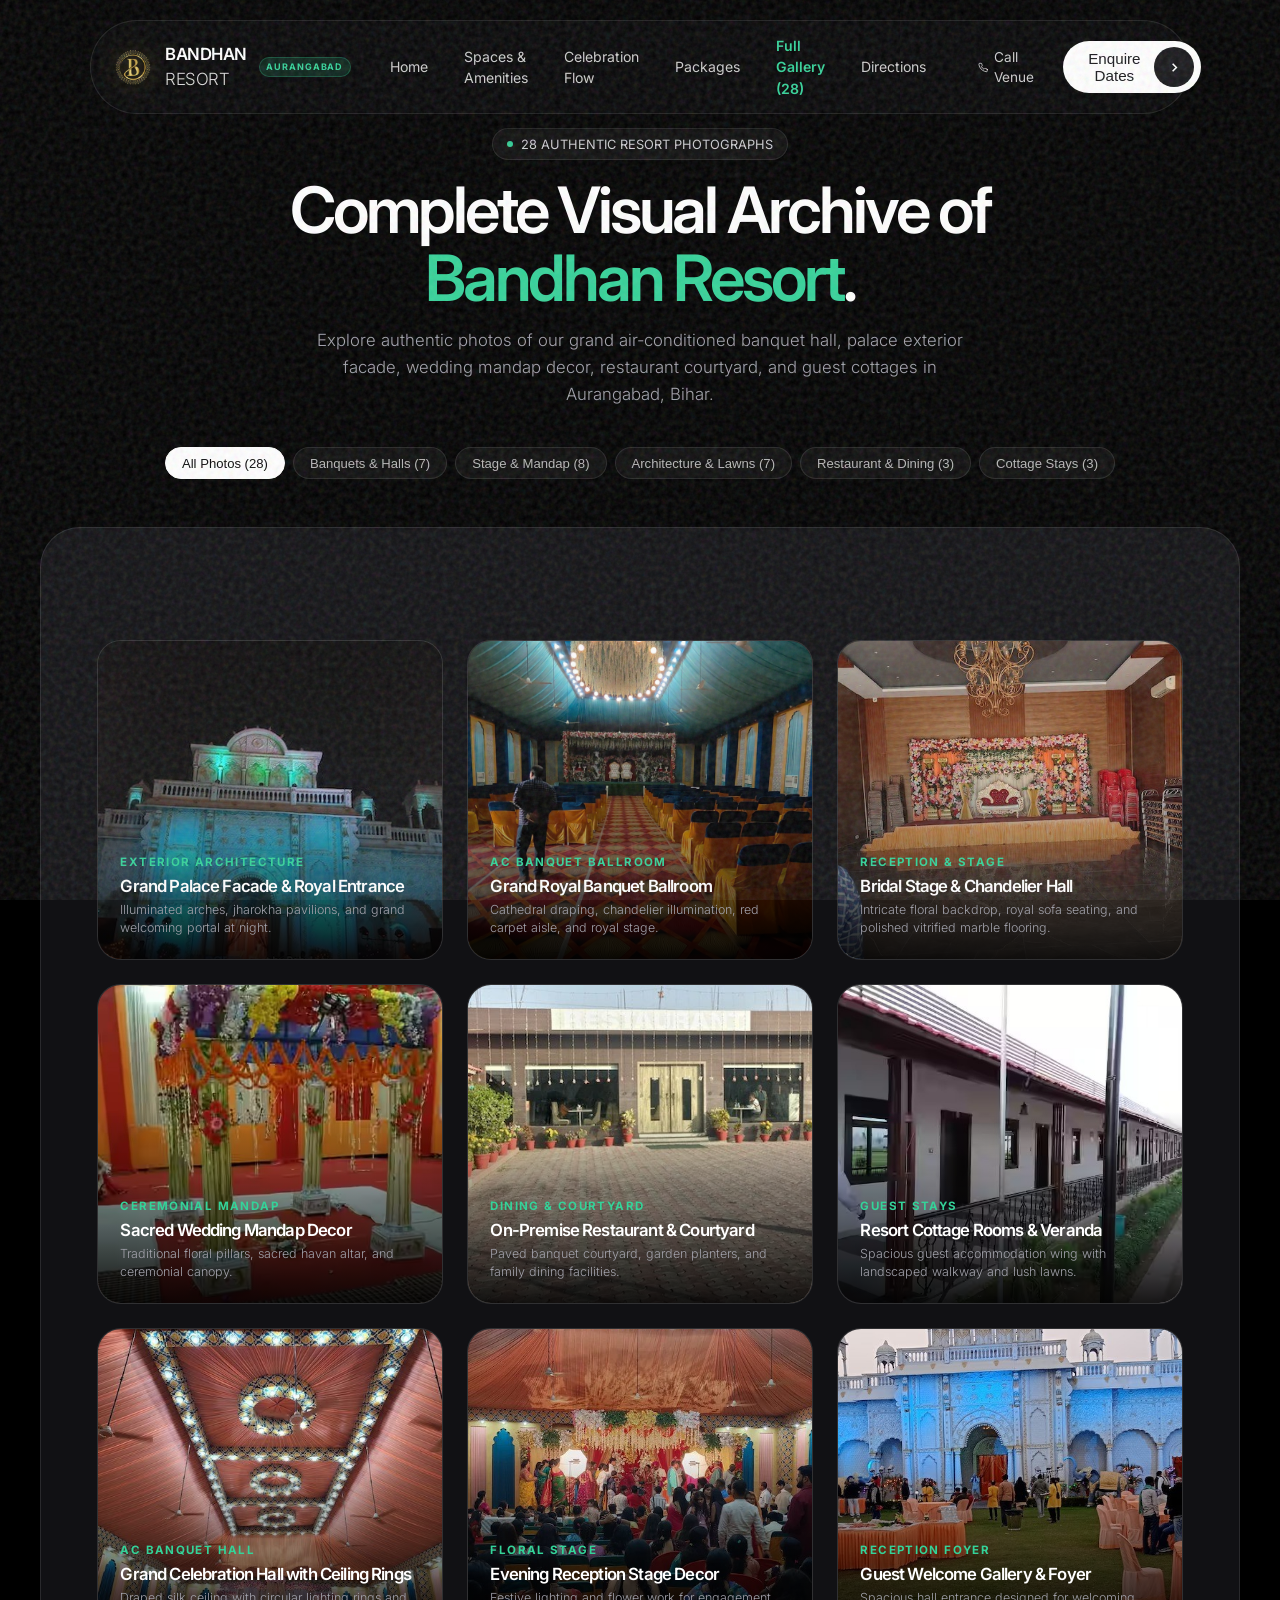
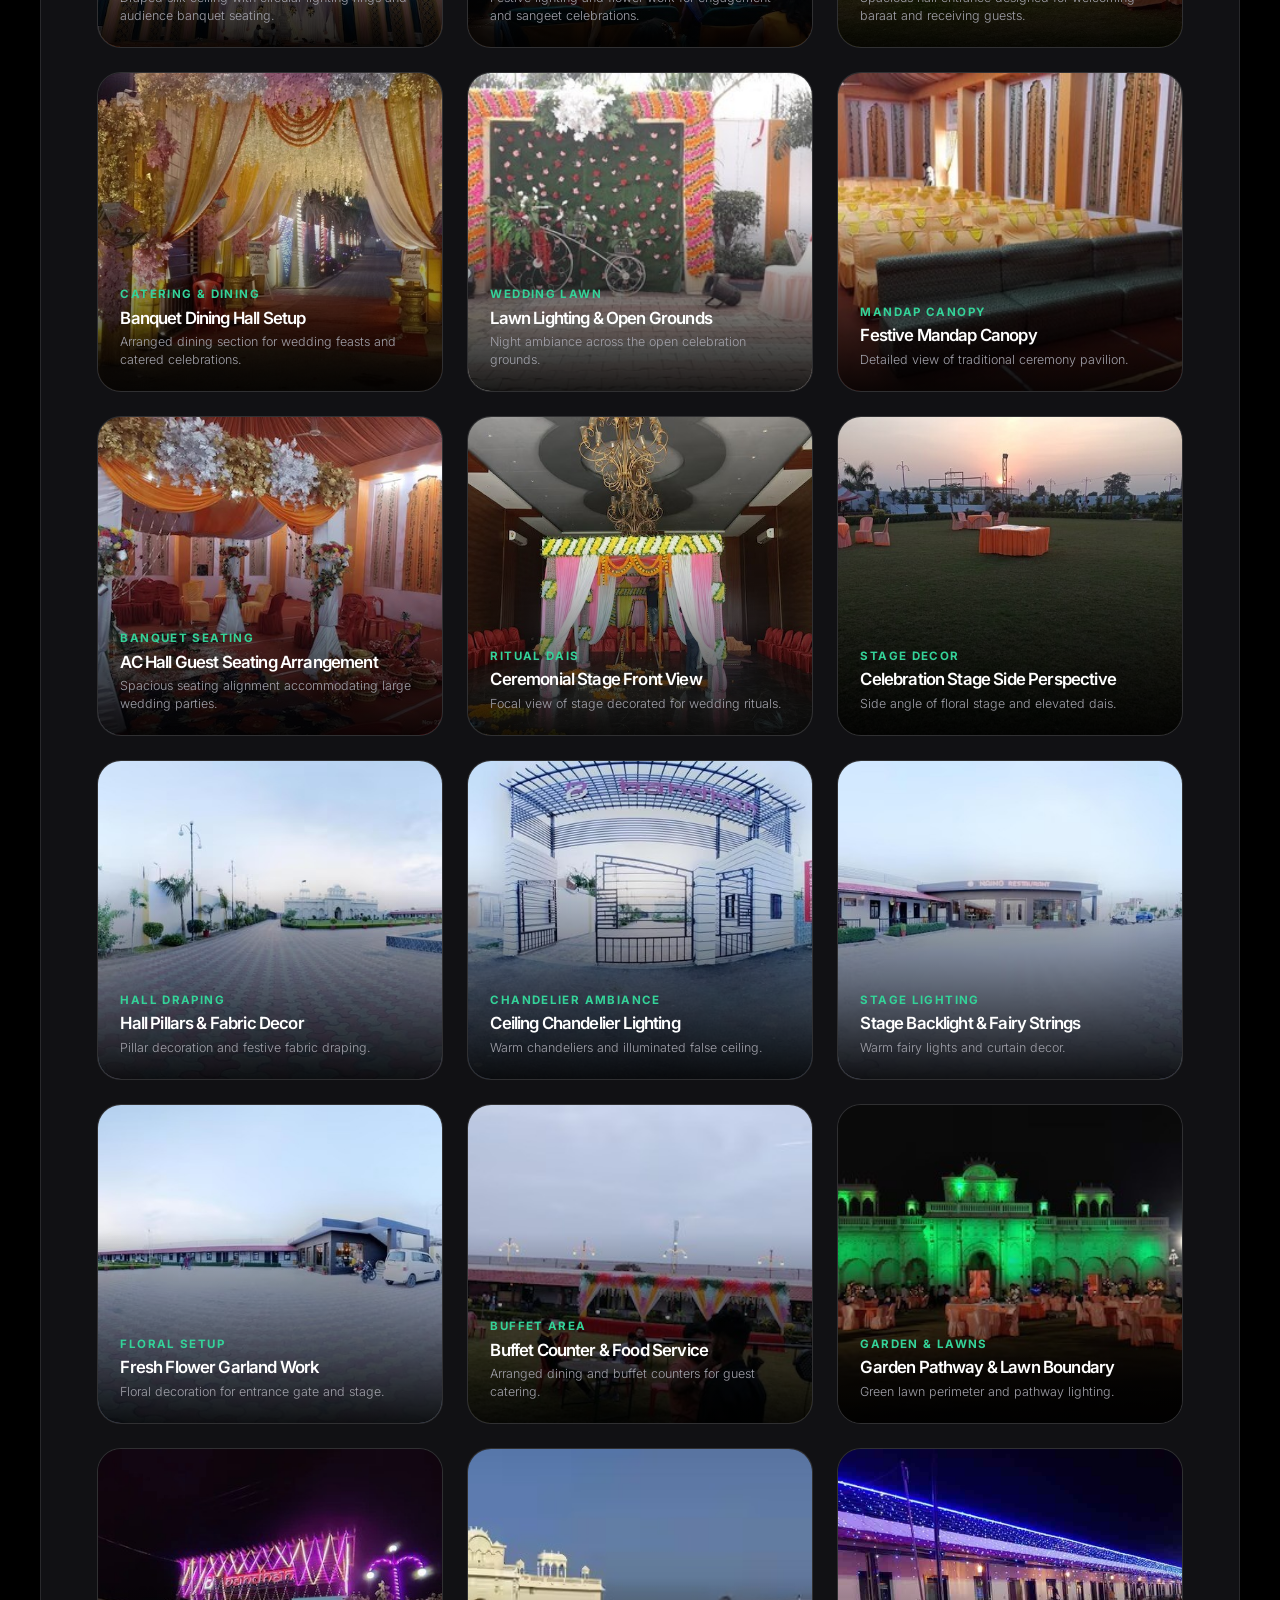
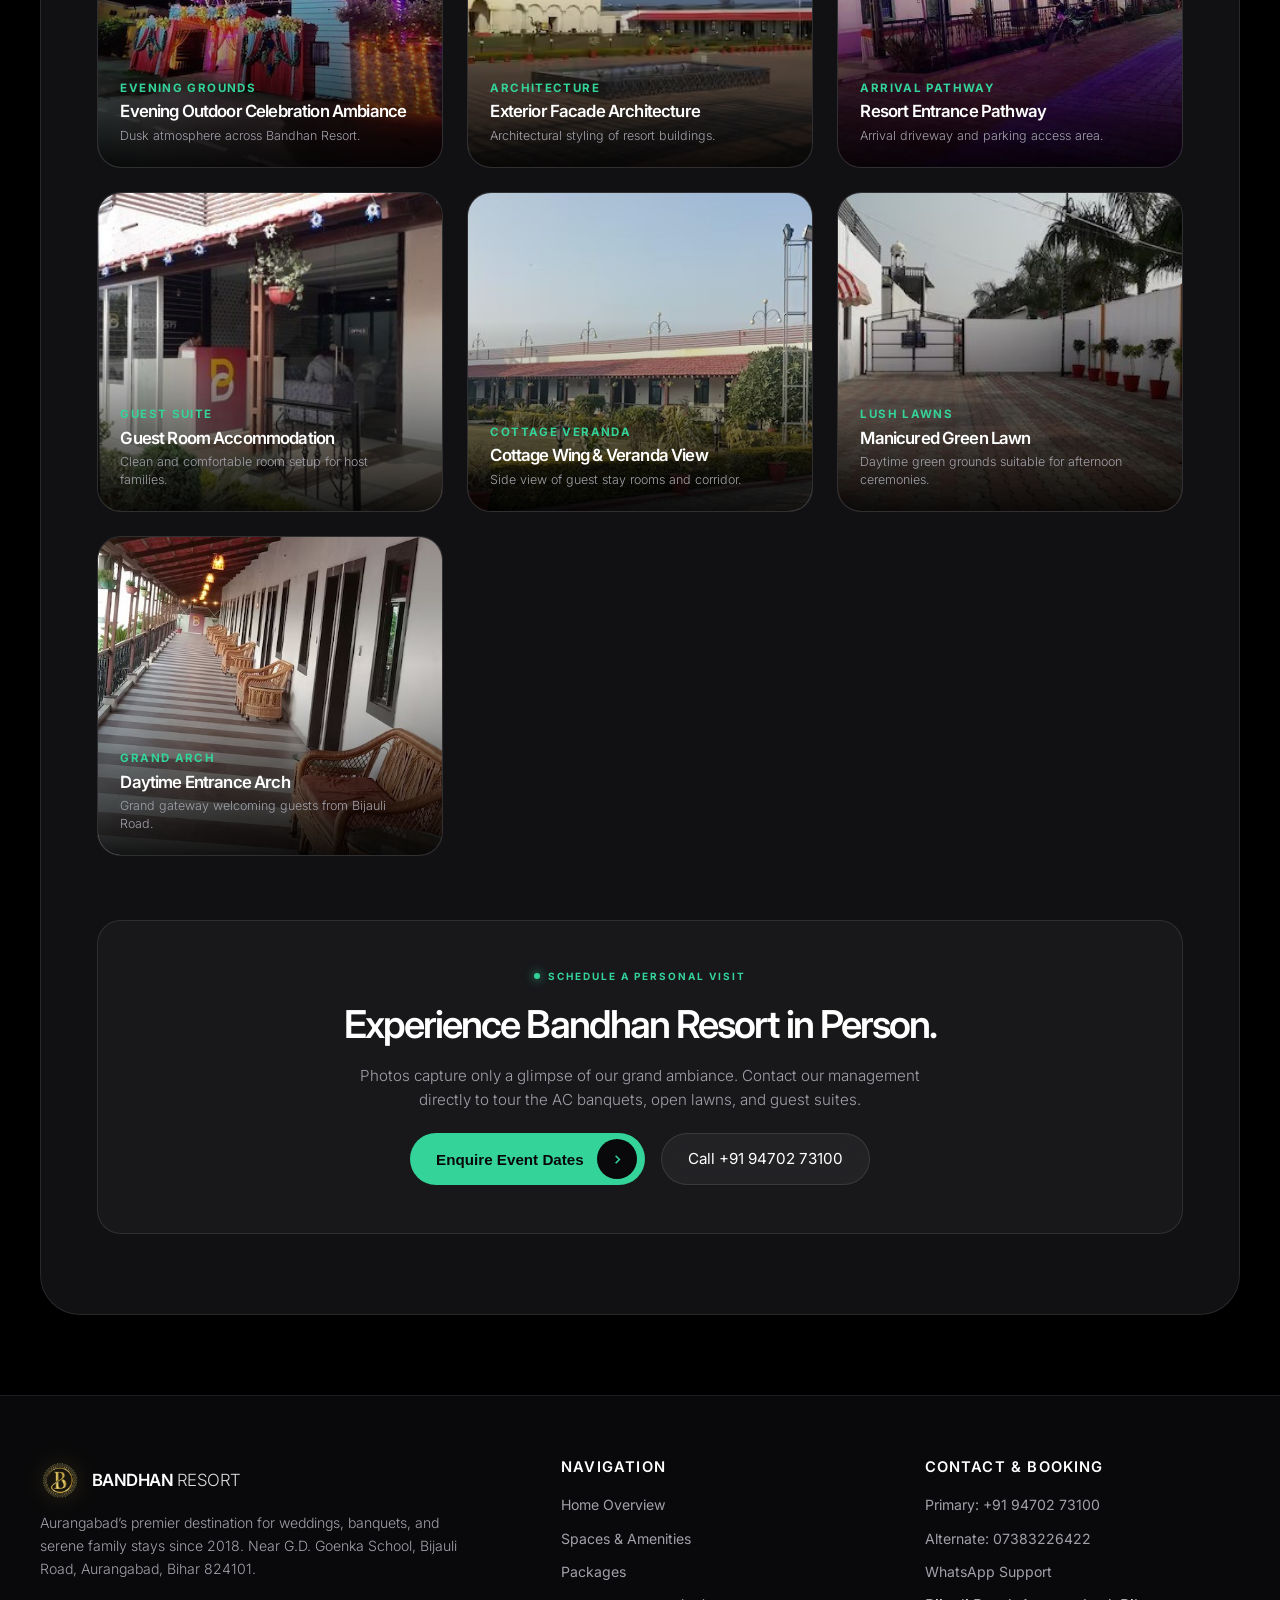
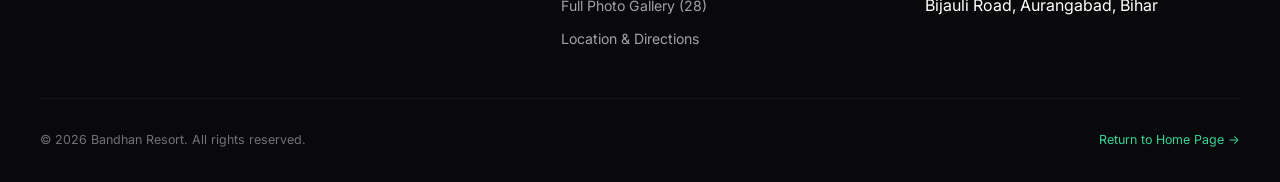
==== gallery.html @ b694e78b "Integrate real resort images, transparent logo branding, favicons, and full photo gallery archive" ====
<!DOCTYPE html>
<html lang="en">
<head>
  <meta charset="UTF-8">
  <meta name="viewport" content="width=device-width, initial-scale=1.0">
  <title>Photo Gallery | Bandhan Resort, Aurangabad, Bihar</title>
  <meta name="description" content="Explore all authentic photographs of Bandhan Resort in Aurangabad, Bihar. Featuring the grand AC banquet hall, wedding mandap, royal entrance facade, restaurant courtyard, and guest cottages.">
  
  <!-- Favicons -->
  <link rel="icon" type="image/x-icon" href="favicon.ico">
  <link rel="icon" type="image/png" sizes="32x32" href="assets/images/favicon-32x32.png">
  <link rel="icon" type="image/png" sizes="64x64" href="assets/images/favicon.png">
  <link rel="apple-touch-icon" href="assets/images/apple-touch-icon.png">

  <!-- Open Graph -->
  <meta property="og:type" content="website">
  <meta property="og:title" content="Photo Gallery | Bandhan Resort Aurangabad Bihar">
  <meta property="og:description" content="Browse authentic resort photographs: Banquet Halls, Wedding Lawn, Mandap Decor, Dining, and Guest Stays.">
  <meta property="og:image" content="assets/images/real/palace-entrance.jpg">

  <!-- Google Font: Inter -->
  <link rel="preconnect" href="https://fonts.googleapis.com">
  <link rel="preconnect" href="https://fonts.gstatic.com" crossorigin>
  <link href="https://fonts.googleapis.com/css2?family=Inter:wght@300;400;500;600;700;800&display=swap" rel="stylesheet">

  <!-- Core Stylesheet -->
  <link rel="stylesheet" href="styles.css">
  <style>
    .gallery-hero {
      padding-top: 8rem;
      padding-bottom: 3rem;
      text-align: center;
      display: flex;
      flex-direction: column;
      align-items: center;
      gap: 1rem;
    }

    .gallery-page-grid {
      display: grid;
      grid-template-columns: repeat(1, 1fr);
      gap: 1.5rem;
      margin-top: 2rem;
    }

    @media (min-width: 640px) {
      .gallery-page-grid {
        grid-template-columns: repeat(2, 1fr);
      }
    }

    @media (min-width: 1024px) {
      .gallery-page-grid {
        grid-template-columns: repeat(3, 1fr);
      }
    }

    @media (min-width: 1400px) {
      .gallery-page-grid {
        grid-template-columns: repeat(4, 1fr);
      }
    }

    .photo-card {
      position: relative;
      background: var(--color-zinc-900);
      border-radius: var(--radius-card);
      overflow: hidden;
      border: var(--glass-border);
      height: 320px;
      cursor: pointer;
      transition: transform var(--transition-hover), box-shadow var(--transition-hover), border-color var(--transition-hover);
    }

    .photo-card:hover {
      transform: translateY(-6px) scale(1.02);
      border-color: rgba(52, 211, 153, 0.4);
      box-shadow: 0 15px 35px rgba(0, 0, 0, 0.6), 0 0 25px rgba(52, 211, 153, 0.15);
    }

    .photo-card-img {
      width: 100%;
      height: 100%;
      object-fit: cover;
      transition: transform 600ms cubic-bezier(0.16, 1, 0.3, 1);
    }

    .photo-card:hover .photo-card-img {
      transform: scale(1.08);
    }

    .photo-card-overlay {
      position: absolute;
      inset: 0;
      background: linear-gradient(180deg, transparent 40%, rgba(0, 0, 0, 0.9) 100%);
      display: flex;
      flex-direction: column;
      justify-content: flex-end;
      padding: 1.4rem;
      transition: opacity var(--transition-fast);
    }

    .photo-badge-cat {
      font-size: 0.72rem;
      color: var(--color-emerald);
      text-transform: uppercase;
      letter-spacing: 0.12em;
      font-weight: 700;
      margin-bottom: 0.25rem;
    }

    .photo-card-title {
      font-size: 1.05rem;
      font-weight: 600;
      color: var(--color-white);
      line-height: 1.25;
    }

    .photo-card-desc {
      font-size: 0.78rem;
      color: var(--color-zinc-400);
      margin-top: 0.3rem;
      line-height: 1.4;
      display: -webkit-box;
      -webkit-line-clamp: 2;
      -webkit-box-orient: vertical;
      overflow: hidden;
    }

    .gallery-stats-pill {
      display: inline-flex;
      align-items: center;
      gap: 0.5rem;
      background: rgba(255, 255, 255, 0.06);
      border: var(--glass-border);
      padding: 0.35rem 0.85rem;
      border-radius: var(--radius-full);
      font-size: 0.8rem;
      color: var(--color-zinc-300);
    }
  </style>
</head>
<body>

  <!-- Grain Overlay Texture -->
  <div class="grain-overlay" aria-hidden="true"></div>

  <!-- Floating Glass Navbar with Transparent Logo Emblem -->
  <header class="header-wrapper" id="siteHeader">
    <nav class="glass-navbar" aria-label="Main Navigation">
      <a href="index.html" class="brand-link">
        <img src="assets/images/bandhan-emblem.png" alt="Bandhan Resort Emblem" class="brand-logo-img">
        <div class="brand-text">BANDHAN <span style="font-weight: 300; opacity: 0.85;">RESORT</span></div>
        <span class="brand-badge">AURANGABAD</span>
      </a>

      <ul class="nav-links">
        <li class="nav-item"><a href="index.html#hero">Home</a></li>
        <li class="nav-item"><a href="index.html#spaces">Spaces & Amenities</a></li>
        <li class="nav-item"><a href="index.html#experience">Celebration Flow</a></li>
        <li class="nav-item"><a href="index.html#packages">Packages</a></li>
        <li class="nav-item"><a href="gallery.html" class="active" style="color: var(--color-emerald); font-weight: 600;">Full Gallery (28)</a></li>
        <li class="nav-item"><a href="index.html#location">Directions</a></li>
      </ul>

      <div class="nav-actions">
        <a href="tel:+919470273100" class="nav-phone-btn" title="Call Bandhan Resort">
          <svg width="15" height="15" viewBox="0 0 24 24" fill="none" stroke="currentColor" stroke-width="2" stroke-linecap="round" stroke-linejoin="round"><path d="M22 16.92v3a2 2 0 0 1-2.18 2 19.79 19.79 0 0 1-8.63-3.07 19.5 19.5 0 0 1-6-6 19.79 19.79 0 0 1-3.07-8.67A2 2 0 0 1 4.11 2h3a2 2 0 0 1 2 1.72 12.84 12.84 0 0 0 .7 2.81 2 2 0 0 1-.45 2.11L8.09 9.91a16 16 0 0 0 6 6l1.27-1.27a2 2 0 0 1 2.11-.45 12.84 12.84 0 0 0 2.81.7A2 2 0 0 1 22 16.92z"></path></svg>
          <span>Call Venue</span>
        </a>

        <button class="btn-action" id="openEnquiryModalBtn">
          <span>Enquire Dates</span>
          <div class="btn-icon-wrapper">
            <svg width="15" height="15" viewBox="0 0 24 24" fill="none" stroke="currentColor" stroke-width="2.5"><polyline points="9 18 15 12 9 6"></polyline></svg>
          </div>
        </button>

        <button class="btn-mobile-toggle" id="mobileMenuToggle" aria-label="Toggle navigation menu">
          <svg width="20" height="20" viewBox="0 0 24 24" fill="none" stroke="currentColor" stroke-width="2"><line x1="3" y1="12" x2="21" y2="12"></line><line x1="3" y1="6" x2="21" y2="6"></line><line x1="3" y1="18" x2="21" y2="18"></line></svg>
        </button>
      </div>
    </nav>
  </header>

  <!-- Mobile Navigation Drawer -->
  <div class="mobile-nav-drawer" id="mobileDrawer">
    <div style="display: flex; align-items: center; gap: 0.75rem; margin-bottom: 2rem;">
      <img src="assets/images/bandhan-emblem.png" alt="Bandhan Resort Emblem" class="brand-logo-img">
      <div style="font-size: 1.2rem; font-weight: 700; color: #fff;">BANDHAN RESORT</div>
    </div>
    <ul class="mobile-nav-links">
      <li><a href="index.html#hero" class="mobile-link">Home Overview <span>→</span></a></li>
      <li><a href="index.html#spaces" class="mobile-link">Spaces & Amenities <span>→</span></a></li>
      <li><a href="index.html#experience" class="mobile-link">Celebration Flow <span>→</span></a></li>
      <li><a href="index.html#packages" class="mobile-link">Packages <span>→</span></a></li>
      <li><a href="gallery.html" class="mobile-link" style="color: var(--color-emerald);">Full Photo Gallery (28 Photos) <span>→</span></a></li>
      <li><a href="index.html#location" class="mobile-link">Location & Directions <span>→</span></a></li>
    </ul>

    <div class="mobile-nav-contacts">
      <a href="tel:+919470273100" class="btn-action btn-action-emerald btn-action-full">
        <span>Call: +91 94702 73100</span>
        <div class="btn-icon-wrapper">
          <svg width="15" height="15" viewBox="0 0 24 24" fill="none" stroke="currentColor" stroke-width="2.5"><polyline points="9 18 15 12 9 6"></polyline></svg>
        </div>
      </a>
    </div>
  </div>

  <main class="site-container">
    <!-- Gallery Hero Header -->
    <section class="gallery-hero fade-in-up">
      <div class="gallery-stats-pill">
        <span class="badge-dot" style="background: var(--color-emerald); width: 6px; height: 6px; border-radius: 50%;"></span>
        <span>28 AUTHENTIC RESORT PHOTOGRAPHS</span>
      </div>
      <h1 style="font-size: clamp(2.5rem, 5vw, 4.5rem); color: var(--color-white); max-width: 900px; line-height: 1.05;">
        Complete Visual Archive of <span style="color: var(--color-emerald);">Bandhan Resort</span>.
      </h1>
      <p style="color: var(--color-zinc-400); max-width: 680px; font-size: 1.05rem;">
        Explore authentic photos of our grand air-conditioned banquet hall, palace exterior facade, wedding mandap decor, restaurant courtyard, and guest cottages in Aurangabad, Bihar.
      </p>

      <!-- Category Filter Tabs -->
      <div class="gallery-filters" style="margin-top: 1.5rem;" id="archiveFilterGroup">
        <button class="gallery-filter-btn is-active" data-filter="all">All Photos (28)</button>
        <button class="gallery-filter-btn" data-filter="banquet">Banquets & Halls (7)</button>
        <button class="gallery-filter-btn" data-filter="stage">Stage & Mandap (8)</button>
        <button class="gallery-filter-btn" data-filter="exterior">Architecture & Lawns (7)</button>
        <button class="gallery-filter-btn" data-filter="dining">Restaurant & Dining (3)</button>
        <button class="gallery-filter-btn" data-filter="rooms">Cottage Stays (3)</button>
      </div>
    </section>

    <!-- 28 Photo Grid -->
    <section class="gallery-wrapper" style="margin-bottom: 5rem;">
      <div class="gallery-page-grid" id="archiveGrid">
        <!-- Rendered dynamically via app.js or pre-populated for SEO -->
      </div>

      <!-- Quick Consultation CTA Box -->
      <div style="margin-top: 4rem; padding: 3rem 2rem; background: rgba(255, 255, 255, 0.03); border: var(--glass-border); border-radius: var(--radius-card); text-align: center; display: flex; flex-direction: column; align-items: center; gap: 1.25rem;">
        <span class="text-label">SCHEDULE A PERSONAL VISIT</span>
        <h3 style="font-size: clamp(1.8rem, 3vw, 2.5rem); color: var(--color-white);">Experience Bandhan Resort in Person.</h3>
        <p style="color: var(--color-zinc-400); max-width: 580px; font-size: 0.95rem;">
          Photos capture only a glimpse of our grand ambiance. Contact our management directly to tour the AC banquets, open lawns, and guest suites.
        </p>
        <div style="display: flex; gap: 1rem; flex-wrap: wrap; justify-content: center;">
          <button class="btn-action btn-action-emerald" onclick="document.getElementById('openEnquiryModalBtn').click()">
            <span>Enquire Event Dates</span>
            <div class="btn-icon-wrapper">
              <svg width="15" height="15" viewBox="0 0 24 24" fill="none" stroke="currentColor" stroke-width="2.5"><polyline points="9 18 15 12 9 6"></polyline></svg>
            </div>
          </button>
          <a href="tel:+919470273100" class="btn-glass">
            Call +91 94702 73100
          </a>
        </div>
      </div>
    </section>
  </main>

  <!-- Full Interactive Lightbox Modal with Prev/Next Controls -->
  <div class="lightbox-modal" id="lightboxModal" role="dialog" aria-modal="true" aria-label="Photo View">
    <div class="lightbox-content-box">
      <button class="lightbox-btn-close" id="lightboxCloseBtn" aria-label="Close Lightbox">&times;</button>
      
      <!-- Prev & Next Arrows -->
      <button class="lightbox-btn-prev" id="lightboxPrevBtn" aria-label="Previous Photo">
        <svg width="22" height="22" viewBox="0 0 24 24" fill="none" stroke="currentColor" stroke-width="2.5"><polyline points="15 18 9 12 15 6"></polyline></svg>
      </button>
      <button class="lightbox-btn-next" id="lightboxNextBtn" aria-label="Next Photo">
        <svg width="22" height="22" viewBox="0 0 24 24" fill="none" stroke="currentColor" stroke-width="2.5"><polyline points="9 18 15 12 9 6"></polyline></svg>
      </button>

      <img src="" alt="" class="lightbox-img" id="lightboxImg">
      <div class="lightbox-caption" id="lightboxCaption"></div>
      <div class="lightbox-counter" id="lightboxCounter">Photo 1 of 28</div>
    </div>
  </div>

  <!-- Interactive Enquiry Modal -->
  <div class="modal-overlay" id="enquiryModal" role="dialog" aria-modal="true" aria-labelledby="enquiryModalTitle">
    <div class="modal-box">
      <button class="modal-close-btn" id="closeEnquiryModalBtn" aria-label="Close Enquiry Dialog">&times;</button>
      
      <div style="margin-bottom: 1.5rem;">
        <span class="text-label">DIRECT VENUE ENQUIRY</span>
        <h3 id="enquiryModalTitle" style="font-size: 1.6rem; color: var(--color-white); margin-top: 0.35rem;">Plan Your Occasion at Bandhan Resort</h3>
        <p style="font-size: 0.85rem; color: var(--color-zinc-400); margin-top: 0.25rem;">
          Connect directly via WhatsApp with your preferred dates and guest size, or phone the resort directly.
        </p>
      </div>

      <form id="enquiryForm">
        <div class="form-group">
          <label class="form-label" for="guestName">Your Full Name *</label>
          <input type="text" id="guestName" class="form-input" placeholder="e.g. Rahul Kumar" required>
        </div>

        <div class="form-row">
          <div class="form-group">
            <label class="form-label" for="guestPhone">Contact Phone Number *</label>
            <input type="tel" id="guestPhone" class="form-input" placeholder="e.g. +91 98765 43210" required>
          </div>
          <div class="form-group">
            <label class="form-label" for="eventType">Occasion / Service *</label>
            <select id="eventType" class="form-select" required>
              <option value="Wedding & Grand Reception">Wedding & Grand Reception</option>
              <option value="Engagement / Sangeet / Birthday">Engagement / Sangeet / Birthday</option>
              <option value="Family Gathering & Guest Stay">Family Gathering & Guest Stay</option>
              <option value="AC Banquet Hall Only">AC Banquet Hall Only</option>
              <option value="Open Wedding Lawn Only">Open Wedding Lawn Only</option>
              <option value="General Information / Visit Tour">General Information / Visit Tour</option>
            </select>
          </div>
        </div>

        <div class="form-row">
          <div class="form-group">
            <label class="form-label" for="preferredDate">Preferred Date</label>
            <input type="date" id="preferredDate" class="form-input">
          </div>
          <div class="form-group">
            <label class="form-label" for="guestCount">Estimated Guests</label>
            <input type="number" id="guestCount" class="form-input" placeholder="e.g. 350" min="10">
          </div>
        </div>

        <div class="form-group">
          <label class="form-label" for="specialMessage">Special Requirements / Notes</label>
          <textarea id="specialMessage" class="form-textarea" rows="3" placeholder="Tell us about catering, stage decor, or room count..."></textarea>
        </div>

        <div style="display: flex; flex-direction: column; gap: 0.75rem; margin-top: 1.5rem;">
          <button type="submit" class="btn-action btn-action-emerald btn-action-full">
            <span>Send Enquiry via WhatsApp</span>
            <div class="btn-icon-wrapper">
              <svg width="15" height="15" viewBox="0 0 24 24" fill="none" stroke="currentColor" stroke-width="2.5"><polyline points="9 18 15 12 9 6"></polyline></svg>
            </div>
          </button>

          <a href="tel:+919470273100" class="btn-glass" style="justify-content: center; width: 100%;">
            <span>Or Call Directly: +91 94702 73100</span>
          </a>
        </div>
      </form>
    </div>
  </div>

  <!-- Site Footer -->
  <footer class="site-footer">
    <div class="site-container">
      <div class="footer-grid">
        <div class="footer-brand">
          <div class="brand-link" style="margin-bottom: 0.75rem;">
            <img src="assets/images/bandhan-emblem.png" alt="Bandhan Resort" class="brand-logo-img">
            <div class="brand-text">BANDHAN <span style="font-weight: 300; opacity: 0.85;">RESORT</span></div>
          </div>
          <p>
            Aurangabad’s premier destination for weddings, banquets, and serene family stays since 2018. Near G.D. Goenka School, Bijauli Road, Aurangabad, Bihar 824101.
          </p>
        </div>

        <div class="footer-col">
          <h4>Navigation</h4>
          <ul class="footer-links">
            <li><a href="index.html#hero">Home Overview</a></li>
            <li><a href="index.html#spaces">Spaces & Amenities</a></li>
            <li><a href="index.html#packages">Packages</a></li>
            <li><a href="gallery.html">Full Photo Gallery (28)</a></li>
            <li><a href="index.html#location">Location & Directions</a></li>
          </ul>
        </div>

        <div class="footer-col">
          <h4>Contact & Booking</h4>
          <ul class="footer-links">
            <li><a href="tel:+919470273100">Primary: +91 94702 73100</a></li>
            <li><a href="tel:07383226422">Alternate: 07383226422</a></li>
            <li><a href="https://wa.me/919470273100" target="_blank" rel="noopener noreferrer">WhatsApp Support</a></li>
            <li>Bijauli Road, Aurangabad, Bihar</li>
          </ul>
        </div>
      </div>

      <div class="footer-bottom">
        <div>&copy; <span id="currentYear"></span> Bandhan Resort. All rights reserved.</div>
        <div><a href="index.html" style="color: var(--color-emerald); text-decoration: none;">Return to Home Page &rarr;</a></div>
      </div>
    </div>
  </footer>

  <script src="app.js"></script>
</body>
</html>
---- styles.css ----
/* ==========================================================================
   BANDHAN RESORT - DESIGN SYSTEM & MASTER STYLESHEET
   Design System: Glassmorphism, 2.5rem wrappers, Monochrome + Emerald highlight,
   Grain textures, Inter typography, 3D transformed blocks, Bento grids.
   ========================================================================== */

:root {
  /* Core Palette */
  --color-primary-dark: #000000;
  --color-zinc-950: #09090b;
  --color-zinc-900: #18181b;
  --color-zinc-850: #202024;
  --color-zinc-800: #27272a;
  --color-zinc-700: #3f3f46;
  --color-zinc-600: #52525b;
  --color-zinc-500: #71717a;
  --color-zinc-400: #a1a1aa;
  --color-zinc-300: #d4d4d8;
  --color-zinc-200: #e4e4e7;
  --color-zinc-100: #f4f4f5;
  --color-light-bg: #f4f4f5;
  --color-white: #ffffff;

  /* Emerald Highlights */
  --color-emerald: #34d399;
  --color-emerald-deep: #10b981;
  --color-emerald-dark: #059669;
  --color-emerald-glow: rgba(52, 211, 153, 0.25);
  --color-emerald-subtle: rgba(52, 211, 153, 0.12);

  /* Glassmorphism Tokens */
  --glass-bg: rgba(255, 255, 255, 0.05);
  --glass-bg-hover: rgba(255, 255, 255, 0.09);
  --glass-bg-light: rgba(255, 255, 255, 0.72);
  --glass-border: 1px solid rgba(255, 255, 255, 0.1);
  --glass-border-light: 1px solid rgba(24, 24, 27, 0.08);
  --glass-border-emerald: 1px solid rgba(52, 211, 153, 0.3);
  --glass-blur: 12px;
  --glass-blur-heavy: 20px;

  /* Corner Radii */
  --radius-wrapper: 2.5rem; /* 40px standardized major wrapper */
  --radius-bento: 2rem;     /* 32px bento grid radius */
  --radius-card: 1.5rem;    /* 24px */
  --radius-card-sm: 1rem;   /* 16px */
  --radius-full: 9999px;

  /* Typography */
  --font-family: 'Inter', -apple-system, BlinkMacSystemFont, 'Segoe UI', Roboto, sans-serif;
  --tracking-tight: -0.05em;
  --tracking-label: 0.2em;

  /* Motion & Cubic Beziers */
  --ease-smooth: cubic-bezier(0.16, 1, 0.3, 1);
  --transition-fast: 200ms ease;
  --transition-hover: 300ms cubic-bezier(0.16, 1, 0.3, 1);
  --transition-slow: 800ms cubic-bezier(0.16, 1, 0.3, 1);

  /* Shadows */
  --shadow-subtle: 0 4px 20px rgba(0, 0, 0, 0.15);
  --shadow-elevated: 0 12px 40px rgba(0, 0, 0, 0.3);
  --shadow-emerald: 0 8px 30px rgba(52, 211, 153, 0.2);
}

/* Base Reset & Box Sizing */
*, *::before, *::after {
  box-sizing: border-box;
  margin: 0;
  padding: 0;
}

html {
  font-family: var(--font-family);
  background-color: var(--color-primary-dark);
  color: var(--color-white);
  scroll-behavior: smooth;
  -webkit-font-smoothing: antialiased;
  -moz-osx-font-smoothing: grayscale;
}

body {
  background-color: var(--color-primary-dark);
  color: var(--color-white);
  min-height: 100vh;
  position: relative;
  overflow-x: hidden;
  line-height: 1.5;
}

/* Noise Grain SVG Overlay (Fixed at 15% opacity to add analog texture) */
.grain-overlay {
  position: fixed;
  top: 0;
  left: 0;
  width: 100vw;
  height: 100vh;
  pointer-events: none;
  z-index: 999;
  opacity: 0.15;
  background-image: url("data:image/svg+xml,%3Csvg viewBox='0 0 200 200' xmlns='http://www.w3.org/2000/svg'%3E%3Cfilter id='noiseFilter'%3E%3CfeTurbulence type='fractalNoise' baseFrequency='0.8' numOctaves='3' stitchTiles='stitch'/%3E%3C/filter%3E%3Crect width='100%25' height='100%25' filter='url(%23noiseFilter)'/%3E%3C/svg%3E");
}

/* Master Max-Width Container (1600px) */
.site-container {
  max-width: 1600px;
  margin: 0 auto;
  padding: 0 1.5rem;
}

@media (min-width: 768px) {
  .site-container {
    padding: 0 2.5rem;
  }
}

/* Typography Standards */
h1, h2, h3, h4, h5, h6 {
  letter-spacing: var(--tracking-tight);
  line-height: 1.05;
  font-weight: 600;
}

p {
  color: var(--color-zinc-400);
  font-weight: 300;
  line-height: 1.6;
}

.text-label {
  font-size: 10px;
  font-weight: 700;
  letter-spacing: var(--tracking-label);
  text-transform: uppercase;
  color: var(--color-emerald);
  display: inline-flex;
  align-items: center;
  gap: 0.5rem;
}

.text-label::before {
  content: '';
  display: inline-block;
  width: 6px;
  height: 6px;
  border-radius: 50%;
  background: var(--color-emerald);
  box-shadow: 0 0 10px var(--color-emerald);
}

/* ==========================================================================
   SPECIAL UI COMPONENT 1: Interactive Action Button
   Pill-shaped button with nested circular icon container
   ========================================================================== */
.btn-action {
  display: inline-flex;
  align-items: center;
  gap: 0.85rem;
  background: var(--color-white);
  color: var(--color-zinc-900);
  border-radius: var(--radius-full);
  padding: 0.4rem 0.5rem 0.4rem 1.6rem;
  font-weight: 500;
  font-size: 0.95rem;
  text-decoration: none;
  cursor: pointer;
  border: none;
  outline: none;
  transition: transform var(--transition-hover), box-shadow var(--transition-hover), background var(--transition-hover);
  position: relative;
  overflow: hidden;
}

.btn-action:hover {
  transform: scale(1.05);
  box-shadow: 0 10px 25px rgba(255, 255, 255, 0.15);
}

.btn-action .btn-icon-wrapper {
  width: 2.5rem;
  height: 2.5rem;
  background: var(--color-zinc-900);
  border-radius: var(--radius-full);
  display: flex;
  align-items: center;
  justify-content: center;
  color: var(--color-white);
  transition: background-color var(--transition-hover), transform var(--transition-hover);
  flex-shrink: 0;
}

.btn-action:hover .btn-icon-wrapper {
  background-color: var(--color-zinc-700);
  transform: translateX(2px);
}

.btn-action.btn-action-dark {
  background: var(--color-zinc-900);
  color: var(--color-white);
  border: var(--glass-border);
}

.btn-action.btn-action-dark:hover {
  background: var(--color-zinc-800);
  box-shadow: 0 10px 25px rgba(0, 0, 0, 0.4);
}

.btn-action.btn-action-dark .btn-icon-wrapper {
  background: var(--color-white);
  color: var(--color-zinc-900);
}

.btn-action.btn-action-dark:hover .btn-icon-wrapper {
  background: var(--color-emerald);
  color: var(--color-zinc-900);
}

.btn-action.btn-action-emerald {
  background: var(--color-emerald);
  color: var(--color-zinc-950);
  font-weight: 600;
}

.btn-action.btn-action-emerald:hover {
  background: #2dd4bf;
  box-shadow: var(--shadow-emerald);
}

.btn-action.btn-action-emerald .btn-icon-wrapper {
  background: var(--color-zinc-950);
  color: var(--color-emerald);
}

.btn-action-full {
  width: 100%;
  justify-content: space-between;
}

/* Secondary Glass Button */
.btn-glass {
  display: inline-flex;
  align-items: center;
  gap: 0.6rem;
  background: var(--glass-bg);
  backdrop-filter: blur(var(--glass-blur));
  -webkit-backdrop-filter: blur(var(--glass-blur));
  border: var(--glass-border);
  color: var(--color-white);
  border-radius: var(--radius-full);
  padding: 0.75rem 1.6rem;
  font-size: 0.95rem;
  font-weight: 400;
  text-decoration: none;
  cursor: pointer;
  transition: transform var(--transition-hover), background var(--transition-hover), border-color var(--transition-hover);
}

.btn-glass:hover {
  transform: scale(1.05);
  background: var(--glass-bg-hover);
  border-color: rgba(255, 255, 255, 0.25);
  color: var(--color-white);
}

/* ==========================================================================
   SPECIAL UI COMPONENT 2: Glass Stat Card
   High-transparency card with large text-3xl metric and secondary description
   ========================================================================== */
.glass-stat-card {
  min-width: 200px;
  padding: 1.25rem 1.5rem;
  background: var(--glass-bg);
  backdrop-filter: blur(var(--glass-blur));
  -webkit-backdrop-filter: blur(var(--glass-blur));
  border: var(--glass-border);
  border-radius: var(--radius-card);
  transition: transform var(--transition-hover), border-color var(--transition-hover), background-color var(--transition-hover);
}

.glass-stat-card:hover {
  transform: translateY(-4px) scale(1.02);
  border-color: rgba(52, 211, 153, 0.35);
  background: rgba(255, 255, 255, 0.08);
}

.glass-stat-card .stat-metric {
  font-size: 2.25rem;
  font-weight: 700;
  letter-spacing: -0.04em;
  color: var(--color-white);
  line-height: 1.1;
  display: flex;
  align-items: baseline;
  gap: 0.25rem;
}

.glass-stat-card .stat-metric .stat-accent {
  color: var(--color-emerald);
}

.glass-stat-card .stat-desc {
  font-size: 0.85rem;
  color: rgba(255, 255, 255, 0.65);
  margin-top: 0.35rem;
  font-weight: 300;
}

/* ==========================================================================
   NAVIGATION: Floating Glass Navbar
   Blur 20px, rounded-full, 1.5px padding/border, links text-white/80
   ========================================================================== */
.header-wrapper {
  position: fixed;
  top: 1.25rem;
  left: 0;
  right: 0;
  z-index: 100;
  display: flex;
  justify-content: center;
  padding: 0 1rem;
  pointer-events: none;
}

.glass-navbar {
  pointer-events: auto;
  display: flex;
  align-items: center;
  justify-content: space-between;
  gap: 1.5rem;
  background: rgba(10, 10, 12, 0.65);
  backdrop-filter: blur(var(--glass-blur-heavy));
  -webkit-backdrop-filter: blur(var(--glass-blur-heavy));
  border: var(--glass-border);
  border-radius: var(--radius-full);
  padding: 0.45rem 0.6rem 0.45rem 1.4rem;
  box-shadow: 0 10px 30px rgba(0, 0, 0, 0.4);
  max-width: 1100px;
  width: 100%;
  transition: all var(--transition-hover);
}

.navbar-scrolled .glass-navbar {
  background: rgba(10, 10, 12, 0.85);
  border-color: rgba(255, 255, 255, 0.15);
  box-shadow: 0 15px 40px rgba(0, 0, 0, 0.6);
}

.brand-link {
  display: flex;
  align-items: center;
  gap: 0.75rem;
  text-decoration: none;
  color: var(--color-white);
}

.brand-logo-img {
  width: 40px;
  height: 40px;
  object-fit: contain;
  filter: drop-shadow(0 0 12px rgba(212, 175, 55, 0.45));
  transition: transform var(--transition-hover);
}

.brand-link:hover .brand-logo-img {
  transform: scale(1.08) rotate(-3deg);
}

.brand-icon {
  width: 36px;
  height: 36px;
  border-radius: 50%;
  background: transparent;
  display: flex;
  align-items: center;
  justify-content: center;
}

.brand-text {
  font-size: 1.05rem;
  font-weight: 600;
  letter-spacing: -0.03em;
  color: var(--color-white);
}

.brand-badge {
  font-size: 9px;
  font-weight: 700;
  letter-spacing: 0.1em;
  background: rgba(52, 211, 153, 0.15);
  color: var(--color-emerald);
  padding: 0.15rem 0.4rem;
  border-radius: var(--radius-full);
  border: 1px solid rgba(52, 211, 153, 0.25);
}

.nav-links {
  display: none;
  align-items: center;
  gap: 0.35rem;
  list-style: none;
}

@media (min-width: 992px) {
  .nav-links {
    display: flex;
  }
}

.nav-item a {
  display: inline-block;
  padding: 0.45rem 0.95rem;
  color: rgba(255, 255, 255, 0.8);
  font-size: 0.88rem;
  font-weight: 400;
  text-decoration: none;
  border-radius: var(--radius-full);
  transition: all var(--transition-fast);
}

.nav-item a:hover {
  color: var(--color-white);
  background: rgba(255, 255, 255, 0.1);
}

.nav-actions {
  display: flex;
  align-items: center;
  gap: 0.6rem;
}

.nav-phone-btn {
  display: none;
  align-items: center;
  gap: 0.4rem;
  color: rgba(255, 255, 255, 0.8);
  font-size: 0.85rem;
  text-decoration: none;
  padding: 0.4rem 0.8rem;
  border-radius: var(--radius-full);
  transition: background var(--transition-fast);
}

@media (min-width: 768px) {
  .nav-phone-btn {
    display: flex;
  }
}

.nav-phone-btn:hover {
  background: rgba(255, 255, 255, 0.08);
  color: var(--color-white);
}

.btn-mobile-toggle {
  display: flex;
  align-items: center;
  justify-content: center;
  width: 40px;
  height: 40px;
  border-radius: 50%;
  background: rgba(255, 255, 255, 0.08);
  border: var(--glass-border);
  color: var(--color-white);
  cursor: pointer;
}

@media (min-width: 992px) {
  .btn-mobile-toggle {
    display: none;
  }
}

/* Mobile Navigation Drawer */
.mobile-nav-drawer {
  position: fixed;
  inset: 0;
  background: rgba(0, 0, 0, 0.8);
  backdrop-filter: blur(20px);
  -webkit-backdrop-filter: blur(20px);
  z-index: 99;
  display: flex;
  flex-direction: column;
  padding: 6rem 2rem 3rem;
  opacity: 0;
  pointer-events: none;
  transition: opacity 0.3s ease;
}

.mobile-nav-drawer.is-active {
  opacity: 1;
  pointer-events: auto;
}

.mobile-nav-links {
  list-style: none;
  display: flex;
  flex-direction: column;
  gap: 1.25rem;
}

.mobile-nav-links a {
  font-size: 1.5rem;
  font-weight: 500;
  color: var(--color-white);
  text-decoration: none;
  display: flex;
  align-items: center;
  justify-content: space-between;
  border-bottom: 1px solid rgba(255, 255, 255, 0.1);
  padding-bottom: 0.75rem;
}

.mobile-nav-contacts {
  margin-top: auto;
  display: flex;
  flex-direction: column;
  gap: 0.8rem;
}

/* ==========================================================================
   HERO SECTION
   Height 92vh, rounded corners 2.5rem (40px).
   Abstract image at 60% opacity with gradient zinc-950/40 to zinc-950/90.
   Massive watermark text at 22vw with 3% opacity & blur filter.
   Left typography block, Right vertical stack of glass stats cards.
   ========================================================================== */
.hero-wrapper {
  padding-top: 1.5rem;
  padding-bottom: 2rem;
}

.hero-container {
  height: 92vh;
  min-height: 640px;
  border-radius: var(--radius-wrapper);
  position: relative;
  overflow: hidden;
  display: flex;
  align-items: center;
  border: var(--glass-border);
  box-shadow: 0 25px 60px rgba(0, 0, 0, 0.8);
  /* Bottom-heavy dark gradient */
  background: radial-gradient(circle at 50% 20%, rgba(24, 24, 27, 0.6) 0%, #000000 100%);
}

.hero-bg-media {
  position: absolute;
  inset: 0;
  width: 100%;
  height: 100%;
  object-fit: cover;
  opacity: 0.60;
  z-index: 1;
}

.hero-gradient-overlay {
  position: absolute;
  inset: 0;
  z-index: 2;
  /* Gradient overlay from zinc-950/40 to zinc-950/90 */
  background: linear-gradient(
    180deg,
    rgba(9, 9, 11, 0.40) 0%,
    rgba(9, 9, 11, 0.65) 45%,
    rgba(9, 9, 11, 0.92) 100%
  );
}

/* Massive background watermark text (20vw, 3% opacity, blur filter) */
.hero-watermark {
  position: absolute;
  bottom: 5%;
  left: 50%;
  transform: translateX(-50%);
  font-size: 20vw;
  font-weight: 800;
  letter-spacing: -0.06em;
  color: #ffffff;
  opacity: 0.035;
  filter: blur(2px);
  user-select: none;
  pointer-events: none;
  white-space: nowrap;
  z-index: 3;
  line-height: 0.85;
}

.hero-content {
  position: relative;
  z-index: 4;
  width: 100%;
  padding: 0 2rem;
  display: grid;
  grid-template-columns: 1fr;
  gap: 3rem;
  align-items: center;
}

@media (min-width: 1024px) {
  .hero-content {
    grid-template-columns: 1.35fr 0.85fr;
    padding: 0 4rem;
  }
}

.hero-left {
  display: flex;
  flex-direction: column;
  align-items: flex-start;
  gap: 1.5rem;
}

.hero-badge-row {
  display: flex;
  align-items: center;
  gap: 0.75rem;
  flex-wrap: wrap;
}

.hero-badge {
  display: inline-flex;
  align-items: center;
  gap: 0.5rem;
  background: rgba(255, 255, 255, 0.08);
  backdrop-filter: blur(10px);
  -webkit-backdrop-filter: blur(10px);
  border: var(--glass-border);
  padding: 0.35rem 0.85rem;
  border-radius: var(--radius-full);
  font-size: 0.78rem;
  font-weight: 500;
  color: var(--color-white);
  letter-spacing: 0.05em;
}

.hero-badge .badge-dot {
  width: 6px;
  height: 6px;
  border-radius: 50%;
  background: var(--color-emerald);
  box-shadow: 0 0 8px var(--color-emerald);
}

.hero-title {
  font-size: clamp(2.5rem, 5.5vw, 5rem);
  font-weight: 700;
  letter-spacing: -0.05em;
  line-height: 1.04;
  color: var(--color-white);
}

.hero-title .title-highlight {
  background: linear-gradient(135deg, #ffffff 40%, var(--color-emerald) 100%);
  -webkit-background-clip: text;
  -webkit-text-fill-color: transparent;
}

.hero-subtitle {
  font-size: clamp(1rem, 1.2vw, 1.2rem);
  color: var(--color-zinc-400);
  font-weight: 300;
  max-width: 640px;
  line-height: 1.6;
}

.hero-actions {
  display: flex;
  align-items: center;
  gap: 1rem;
  flex-wrap: wrap;
  margin-top: 0.5rem;
}

.hero-verified-bar {
  display: flex;
  align-items: center;
  gap: 1.5rem;
  margin-top: 0.5rem;
  padding-top: 1rem;
  border-top: 1px solid rgba(255, 255, 255, 0.1);
  font-size: 0.82rem;
  color: var(--color-zinc-400);
}

.hero-verified-bar span {
  display: flex;
  align-items: center;
  gap: 0.4rem;
}

.hero-verified-bar svg {
  color: var(--color-emerald);
}

/* Hero Right: Vertical Stack of Glass Stats Cards */
.hero-right {
  display: flex;
  flex-direction: column;
  gap: 1rem;
  width: 100%;
  max-width: 380px;
  margin-left: auto;
}

/* ==========================================================================
   FEATURE GRID: Clean Structured Light-Mode Feature Set
   Two-column layout. Left: Sticky header + 2x3 grid. Right: Display card + floating glass System Analysis.
   Standard 2.5rem corner radius wrapper!
   ========================================================================== */
.feature-section {
  padding: 4rem 0;
}

.feature-wrapper {
  background: var(--color-light-bg);
  color: var(--color-zinc-900);
  border-radius: var(--radius-wrapper);
  padding: 3.5rem 1.5rem;
  box-shadow: 0 20px 50px rgba(0, 0, 0, 0.2);
  position: relative;
  overflow: hidden;
}

@media (min-width: 768px) {
  .feature-wrapper {
    padding: 5rem 3.5rem;
  }
}

.feature-grid-layout {
  display: grid;
  grid-template-columns: 1fr;
  gap: 3.5rem;
}

@media (min-width: 1080px) {
  .feature-grid-layout {
    grid-template-columns: 1.1fr 0.9fr;
    gap: 4.5rem;
  }
}

/* Feature Left Column */
.feature-left {
  display: flex;
  flex-direction: column;
}

.feature-sticky-header {
  position: sticky;
  top: 6rem;
  margin-bottom: 2.5rem;
}

.feature-heading {
  font-size: clamp(2.2rem, 3.8vw, 3.6rem);
  font-weight: 700;
  letter-spacing: -0.05em;
  line-height: 1.05;
  color: var(--color-zinc-900);
  margin-top: 0.75rem;
  margin-bottom: 1rem;
}

.feature-description {
  color: var(--color-zinc-600);
  font-size: 1.05rem;
  font-weight: 400;
  max-width: 580px;
  line-height: 1.6;
}

/* 2x3 Grid of Icon + Label pairs */
.feature-amenities-grid {
  display: grid;
  grid-template-columns: 1fr;
  gap: 1.25rem;
  margin-top: 1rem;
}

@media (min-width: 600px) {
  .feature-amenities-grid {
    grid-template-columns: repeat(2, 1fr);
  }
}

.amenity-card {
  background: var(--color-white);
  border: 1px solid rgba(24, 24, 27, 0.08);
  border-radius: var(--radius-card-sm);
  padding: 1.4rem;
  display: flex;
  align-items: flex-start;
  gap: 1rem;
  transition: transform var(--transition-hover), box-shadow var(--transition-hover), border-color var(--transition-hover);
  cursor: pointer;
}

.amenity-card:hover, .amenity-card.is-active {
  transform: translateY(-3px) scale(1.02);
  border-color: var(--color-emerald-deep);
  box-shadow: 0 10px 25px rgba(16, 185, 129, 0.12);
}

.amenity-icon-box {
  width: 44px;
  height: 44px;
  border-radius: 12px;
  background: var(--color-zinc-100);
  color: var(--color-zinc-900);
  display: flex;
  align-items: center;
  justify-content: center;
  flex-shrink: 0;
  transition: background var(--transition-hover), color var(--transition-hover);
}

.amenity-card:hover .amenity-icon-box, .amenity-card.is-active .amenity-icon-box {
  background: var(--color-zinc-900);
  color: var(--color-emerald);
}

.amenity-info h4 {
  font-size: 1rem;
  font-weight: 600;
  color: var(--color-zinc-900);
  margin-bottom: 0.25rem;
  letter-spacing: -0.02em;
}

.amenity-info p {
  font-size: 0.82rem;
  color: var(--color-zinc-500);
  line-height: 1.4;
}

/* Feature Right Column: Large display card with 105% hover-scale image & floating glass System Analysis */
.feature-right {
  position: relative;
  display: flex;
  flex-direction: column;
  justify-content: center;
}

.display-card {
  position: relative;
  background: var(--color-zinc-900);
  border-radius: var(--radius-card);
  overflow: hidden;
  box-shadow: 0 20px 45px rgba(0, 0, 0, 0.25);
  border: 1px solid rgba(24, 24, 27, 0.1);
  min-height: 480px;
}

.display-image-container {
  width: 100%;
  height: 100%;
  min-height: 480px;
  overflow: hidden;
  position: relative;
}

.display-image {
  width: 100%;
  height: 100%;
  object-fit: cover;
  display: block;
  transition: transform 600ms cubic-bezier(0.16, 1, 0.3, 1), filter 300ms ease;
}

.display-card:hover .display-image {
  transform: scale(1.05);
}

.display-image-gradient {
  position: absolute;
  inset: 0;
  background: linear-gradient(180deg, rgba(0, 0, 0, 0.1) 0%, rgba(0, 0, 0, 0.8) 100%);
  pointer-events: none;
}

.display-card-badge {
  position: absolute;
  top: 1.25rem;
  left: 1.25rem;
  background: rgba(10, 10, 12, 0.8);
  backdrop-filter: blur(12px);
  -webkit-backdrop-filter: blur(12px);
  border: var(--glass-border);
  color: var(--color-white);
  padding: 0.4rem 0.85rem;
  border-radius: var(--radius-full);
  font-size: 0.78rem;
  font-weight: 500;
  z-index: 2;
  display: flex;
  align-items: center;
  gap: 0.5rem;
}

/* Floating Glass "Venue Readiness Analysis" Component */
.floating-system-analysis {
  position: absolute;
  bottom: 1.5rem;
  left: 1.5rem;
  right: 1.5rem;
  background: rgba(15, 15, 18, 0.85);
  backdrop-filter: blur(var(--glass-blur-heavy));
  -webkit-backdrop-filter: blur(var(--glass-blur-heavy));
  border: var(--glass-border);
  border-radius: var(--radius-card-sm);
  padding: 1.25rem 1.4rem;
  color: var(--color-white);
  z-index: 3;
  box-shadow: 0 15px 35px rgba(0, 0, 0, 0.5);
}

.analysis-header {
  display: flex;
  align-items: center;
  justify-content: space-between;
  margin-bottom: 0.85rem;
}

.analysis-title {
  font-size: 0.82rem;
  font-weight: 600;
  text-transform: uppercase;
  letter-spacing: 0.1em;
  color: rgba(255, 255, 255, 0.7);
  display: flex;
  align-items: center;
  gap: 0.5rem;
}

.analysis-status-pill {
  font-size: 0.72rem;
  background: var(--color-emerald-subtle);
  color: var(--color-emerald);
  border: 1px solid rgba(52, 211, 153, 0.3);
  padding: 0.15rem 0.5rem;
  border-radius: var(--radius-full);
  font-weight: 600;
}

.analysis-metrics {
  display: flex;
  flex-direction: column;
  gap: 0.65rem;
}

.metric-row {
  display: flex;
  flex-direction: column;
  gap: 0.25rem;
}

.metric-labels {
  display: flex;
  justify-content: space-between;
  font-size: 0.78rem;
  color: rgba(255, 255, 255, 0.7);
}

.metric-bar-bg {
  width: 100%;
  height: 6px;
  background: rgba(255, 255, 255, 0.1);
  border-radius: var(--radius-full);
  overflow: hidden;
}

.metric-bar-fill {
  height: 100%;
  border-radius: var(--radius-full);
  background: linear-gradient(90deg, #10b981, var(--color-emerald));
  transition: width 1s var(--ease-smooth);
}

/* ==========================================================================
   DARK PRODUCTIVITY / CELEBRATION BLOCK
   Full-width section with #18181B background.
   Grayscale grid lineart overlay.
   2-column layout. Left: numbered steps (01, 02, 03).
   Right: 3D-transformed mock-up window (rotated 3 deg) with glass code/timeline & bounce status tag.
   Standard 2.5rem corner radius wrapper!
   ========================================================================== */
.flow-section {
  padding: 4rem 0;
}

.flow-wrapper {
  background: #18181b;
  border-radius: var(--radius-wrapper);
  border: var(--glass-border);
  padding: 4rem 1.5rem;
  position: relative;
  overflow: hidden;
  box-shadow: 0 25px 60px rgba(0, 0, 0, 0.7);
}

@media (min-width: 768px) {
  .flow-wrapper {
    padding: 5rem 3.5rem;
  }
}

/* Grayscale Grid Lineart Overlay */
.flow-grid-overlay {
  position: absolute;
  inset: 0;
  background-image: 
    linear-gradient(to right, rgba(255, 255, 255, 0.04) 1px, transparent 1px),
    linear-gradient(to bottom, rgba(255, 255, 255, 0.04) 1px, transparent 1px);
  background-size: 40px 40px;
  pointer-events: none;
  z-index: 1;
}

.flow-content {
  position: relative;
  z-index: 2;
  display: grid;
  grid-template-columns: 1fr;
  gap: 3.5rem;
  align-items: center;
}

@media (min-width: 1024px) {
  .flow-content {
    grid-template-columns: 1fr 1fr;
    gap: 4.5rem;
  }
}

/* Flow Left: Numbered Steps */
.flow-left {
  display: flex;
  flex-direction: column;
  gap: 1.5rem;
}

.flow-heading {
  font-size: clamp(2rem, 3.5vw, 3.2rem);
  font-weight: 700;
  color: var(--color-white);
  line-height: 1.05;
  margin-top: 0.5rem;
  margin-bottom: 0.5rem;
}

.flow-subheading {
  color: var(--color-zinc-400);
  font-size: 1rem;
  font-weight: 300;
  line-height: 1.6;
  margin-bottom: 1rem;
}

.flow-steps {
  display: flex;
  flex-direction: column;
  gap: 1.25rem;
}

.flow-step-box {
  background: rgba(255, 255, 255, 0.03);
  backdrop-filter: blur(var(--glass-blur));
  -webkit-backdrop-filter: blur(var(--glass-blur));
  border: var(--glass-border);
  border-radius: var(--radius-card); /* rounded-2xl */
  padding: 1.5rem 1.75rem;
  display: flex;
  gap: 1.25rem;
  align-items: flex-start;
  transition: transform var(--transition-hover), background var(--transition-hover), border-color var(--transition-hover);
}

.flow-step-box:hover {
  transform: translateX(6px) scale(1.01);
  background: rgba(255, 255, 255, 0.07);
  border-color: rgba(52, 211, 153, 0.35);
}

.flow-step-num {
  font-size: 1.25rem;
  font-weight: 700;
  color: var(--color-emerald);
  font-feature-settings: "tnum";
  padding: 0.35rem 0.65rem;
  border-radius: 10px;
  background: rgba(52, 211, 153, 0.1);
  border: 1px solid rgba(52, 211, 153, 0.2);
  line-height: 1;
}

.flow-step-body h4 {
  font-size: 1.15rem;
  font-weight: 600;
  color: var(--color-white);
  margin-bottom: 0.35rem;
}

.flow-step-body p {
  font-size: 0.88rem;
  color: var(--color-zinc-400);
  line-height: 1.5;
}

/* Flow Right: 3D-transformed Mockup Window (rotated 3 degrees) */
.flow-right {
  perspective: 1200px;
  display: flex;
  justify-content: center;
}

.mockup-window-3d {
  width: 100%;
  max-width: 520px;
  background: rgba(15, 15, 18, 0.85);
  backdrop-filter: blur(var(--glass-blur-heavy));
  -webkit-backdrop-filter: blur(var(--glass-blur-heavy));
  border: var(--glass-border);
  border-radius: var(--radius-card);
  box-shadow: 0 30px 60px rgba(0, 0, 0, 0.6), 0 0 40px rgba(52, 211, 153, 0.08);
  transform: rotateY(-4deg) rotateX(2deg) rotateZ(3deg);
  transition: transform 600ms var(--ease-smooth), box-shadow 600ms var(--ease-smooth);
  position: relative;
  overflow: visible;
}

.mockup-window-3d:hover {
  transform: rotateY(0deg) rotateX(0deg) rotateZ(0deg) scale(1.02);
  box-shadow: 0 35px 70px rgba(0, 0, 0, 0.7), 0 0 50px rgba(52, 211, 153, 0.15);
}

.mockup-titlebar {
  display: flex;
  align-items: center;
  justify-content: space-between;
  padding: 0.9rem 1.25rem;
  border-bottom: 1px solid rgba(255, 255, 255, 0.08);
  background: rgba(255, 255, 255, 0.02);
}

.mockup-dots {
  display: flex;
  gap: 6px;
}

.mockup-dot {
  width: 10px;
  height: 10px;
  border-radius: 50%;
}

.dot-red { background: #ef4444; }
.dot-yellow { background: #f59e0b; }
.dot-green { background: #10b981; }

.mockup-title {
  font-size: 0.75rem;
  color: var(--color-zinc-400);
  font-family: monospace;
}

.mockup-body {
  padding: 1.5rem;
  display: flex;
  flex-direction: column;
  gap: 1rem;
}

/* Internal Glassmorphic Event Timeline / Code Snippets */
.mockup-timeline-item {
  background: rgba(255, 255, 255, 0.03);
  border: 1px solid rgba(255, 255, 255, 0.06);
  border-radius: 12px;
  padding: 1rem;
  display: flex;
  gap: 1rem;
  align-items: center;
  font-size: 0.82rem;
}

.mockup-time-badge {
  font-family: monospace;
  font-size: 0.75rem;
  color: var(--color-emerald);
  background: rgba(52, 211, 153, 0.1);
  padding: 0.25rem 0.5rem;
  border-radius: 6px;
  white-space: nowrap;
}

.mockup-event-desc {
  color: var(--color-zinc-200);
  font-weight: 400;
}

.mockup-code-block {
  background: rgba(0, 0, 0, 0.4);
  border-radius: 10px;
  padding: 1rem;
  font-family: 'SF Mono', Monaco, Consolas, monospace;
  font-size: 0.78rem;
  color: var(--color-zinc-300);
  line-height: 1.6;
  border: 1px solid rgba(255, 255, 255, 0.05);
}

.code-green { color: var(--color-emerald); }
.code-dim { color: var(--color-zinc-500); }

/* Bounce animated status tag at bottom-right */
.mockup-bounce-tag {
  position: absolute;
  bottom: -1rem;
  right: -1rem;
  background: var(--color-emerald);
  color: var(--color-zinc-950);
  font-size: 0.75rem;
  font-weight: 700;
  letter-spacing: 0.06em;
  padding: 0.5rem 1rem;
  border-radius: var(--radius-full);
  display: flex;
  align-items: center;
  gap: 0.5rem;
  box-shadow: 0 10px 25px rgba(52, 211, 153, 0.4);
  animation: bounceTag 2.4s infinite cubic-bezier(0.28, 0.84, 0.42, 1);
  z-index: 5;
}

@keyframes bounceTag {
  0%, 100% {
    transform: translateY(0);
  }
  50% {
    transform: translateY(-8px);
  }
}

/* ==========================================================================
   PRICING & PACKAGES: Bento Grid
   3-column grid of cards.
   Each card: White background, 2rem radius, thin zinc-100 border.
   Top half: 64px+ height image with a gradient-to-black bottom overlay.
   Bottom half: Padding 1.5rem, secondary text for features, full-width action button.
   ========================================================================== */
.pricing-section {
  padding: 4rem 0;
}

.pricing-header {
  text-align: center;
  margin-bottom: 3.5rem;
  display: flex;
  flex-direction: column;
  align-items: center;
  gap: 0.75rem;
}

.pricing-title {
  font-size: clamp(2.2rem, 4vw, 3.5rem);
  font-weight: 700;
  color: var(--color-white);
  line-height: 1.05;
}

.pricing-subtitle {
  color: var(--color-zinc-400);
  max-width: 600px;
  font-size: 1rem;
}

.pricing-bento-grid {
  display: grid;
  grid-template-columns: 1fr;
  gap: 2rem;
}

@media (min-width: 992px) {
  .pricing-bento-grid {
    grid-template-columns: repeat(3, 1fr);
  }
}

.bento-card {
  background: var(--color-white);
  border-radius: var(--radius-bento); /* 2rem radius */
  border: 1px solid var(--color-zinc-200);
  overflow: hidden;
  display: flex;
  flex-direction: column;
  box-shadow: 0 10px 30px rgba(0, 0, 0, 0.08);
  transition: transform var(--transition-hover), box-shadow var(--transition-hover);
  position: relative;
}

.bento-card:hover {
  transform: translateY(-8px) scale(1.02);
  box-shadow: 0 20px 45px rgba(0, 0, 0, 0.15);
}

.bento-card.bento-featured {
  border: 2px solid var(--color-emerald);
  box-shadow: 0 15px 40px rgba(52, 211, 153, 0.15);
}

.bento-featured-ribbon {
  position: absolute;
  top: 1rem;
  right: 1rem;
  background: var(--color-emerald);
  color: var(--color-zinc-950);
  font-size: 0.72rem;
  font-weight: 700;
  letter-spacing: 0.1em;
  padding: 0.3rem 0.75rem;
  border-radius: var(--radius-full);
  z-index: 5;
  text-transform: uppercase;
}

/* Top half: 180px height image with a gradient-to-black bottom overlay */
.bento-top-media {
  height: 180px;
  position: relative;
  overflow: hidden;
  background: var(--color-zinc-900);
}

.bento-top-img {
  width: 100%;
  height: 100%;
  object-fit: cover;
  transition: transform 600ms var(--ease-smooth);
}

.bento-card:hover .bento-top-img {
  transform: scale(1.08);
}

.bento-top-gradient {
  position: absolute;
  inset: 0;
  background: linear-gradient(180deg, rgba(0, 0, 0, 0.15) 0%, rgba(0, 0, 0, 0.85) 100%);
  display: flex;
  align-items: flex-end;
  padding: 1.25rem 1.5rem;
}

.bento-package-title {
  color: var(--color-white);
  font-size: 1.35rem;
  font-weight: 700;
  letter-spacing: -0.03em;
  line-height: 1.15;
}

/* Bottom half: Padding 1.5rem, secondary text for features, full-width action button */
.bento-bottom-content {
  padding: 1.5rem;
  display: flex;
  flex-direction: column;
  flex-grow: 1;
  background: var(--color-white);
}

.bento-price-tag {
  display: flex;
  align-items: baseline;
  gap: 0.4rem;
  margin-bottom: 0.75rem;
}

.bento-price-val {
  font-size: 1.5rem;
  font-weight: 700;
  color: var(--color-zinc-900);
}

.bento-price-sub {
  font-size: 0.82rem;
  color: var(--color-zinc-500);
}

.bento-features-list {
  list-style: none;
  display: flex;
  flex-direction: column;
  gap: 0.65rem;
  margin-bottom: 1.75rem;
  flex-grow: 1;
}

.bento-feature-item {
  display: flex;
  align-items: flex-start;
  gap: 0.65rem;
  font-size: 0.88rem;
  color: var(--color-zinc-600);
  line-height: 1.4;
}

.bento-check-icon {
  width: 18px;
  height: 18px;
  color: var(--color-emerald-deep);
  flex-shrink: 0;
  margin-top: 1px;
}

/* ==========================================================================
   PHOTO GALLERY SECTION: Lightbox & Filter Tabs
   ========================================================================== */
.gallery-section {
  padding: 4rem 0;
}

.gallery-wrapper {
  background: #111114;
  border-radius: var(--radius-wrapper);
  border: var(--glass-border);
  padding: 4rem 1.5rem;
  position: relative;
  overflow: hidden;
}

@media (min-width: 768px) {
  .gallery-wrapper {
    padding: 5rem 3.5rem;
  }
}

.gallery-header {
  display: flex;
  flex-direction: column;
  justify-content: space-between;
  align-items: flex-start;
  gap: 1.5rem;
  margin-bottom: 2.5rem;
}

@media (min-width: 768px) {
  .gallery-header {
    flex-direction: row;
    align-items: flex-end;
  }
}

.gallery-filters {
  display: flex;
  gap: 0.5rem;
  flex-wrap: wrap;
}

.gallery-filter-btn {
  background: rgba(255, 255, 255, 0.05);
  border: var(--glass-border);
  color: rgba(255, 255, 255, 0.7);
  padding: 0.45rem 1rem;
  border-radius: var(--radius-full);
  font-size: 0.82rem;
  cursor: pointer;
  transition: all var(--transition-fast);
}

.gallery-filter-btn:hover, .gallery-filter-btn.is-active {
  background: var(--color-white);
  color: var(--color-zinc-950);
  border-color: var(--color-white);
  font-weight: 500;
}

.gallery-grid {
  display: grid;
  grid-template-columns: 1fr;
  gap: 1.25rem;
}

@media (min-width: 640px) {
  .gallery-grid {
    grid-template-columns: repeat(2, 1fr);
  }
}

@media (min-width: 1024px) {
  .gallery-grid {
    grid-template-columns: repeat(3, 1fr);
  }
}

.gallery-item {
  position: relative;
  border-radius: var(--radius-card);
  overflow: hidden;
  height: 280px;
  cursor: pointer;
  border: var(--glass-border);
  background: var(--color-zinc-900);
}

.gallery-item-img {
  width: 100%;
  height: 100%;
  object-fit: cover;
  transition: transform 600ms var(--ease-smooth);
}

.gallery-item:hover .gallery-item-img {
  transform: scale(1.08);
}

.gallery-item-overlay {
  position: absolute;
  inset: 0;
  background: linear-gradient(180deg, transparent 40%, rgba(0, 0, 0, 0.85) 100%);
  display: flex;
  flex-direction: column;
  justify-content: flex-end;
  padding: 1.25rem;
  opacity: 0.9;
  transition: opacity var(--transition-fast);
}

.gallery-item-title {
  color: var(--color-white);
  font-size: 1.05rem;
  font-weight: 600;
}

.gallery-item-cat {
  color: var(--color-emerald);
  font-size: 0.75rem;
  text-transform: uppercase;
  letter-spacing: 0.1em;
}

/* Accessible Lightbox Modal */
.lightbox-modal {
  position: fixed;
  inset: 0;
  background: rgba(0, 0, 0, 0.92);
  backdrop-filter: blur(25px);
  -webkit-backdrop-filter: blur(25px);
  z-index: 1000;
  display: flex;
  align-items: center;
  justify-content: center;
  opacity: 0;
  pointer-events: none;
  transition: opacity 300ms ease;
  padding: 1.5rem;
}

.lightbox-modal.is-active {
  opacity: 1;
  pointer-events: auto;
}

.lightbox-content-box {
  position: relative;
  max-width: 1100px;
  width: 100%;
  max-height: 85vh;
  display: flex;
  flex-direction: column;
  align-items: center;
}

.lightbox-img {
  max-width: 100%;
  max-height: 75vh;
  border-radius: var(--radius-card-sm);
  border: var(--glass-border);
  object-fit: contain;
  box-shadow: 0 25px 60px rgba(0, 0, 0, 0.8);
}

.lightbox-caption {
  margin-top: 1rem;
  color: var(--color-white);
  font-size: 1rem;
  text-align: center;
}

.lightbox-btn-close {
  position: absolute;
  top: -3rem;
  right: 0;
  background: rgba(255, 255, 255, 0.15);
  border: var(--glass-border);
  color: var(--color-white);
  width: 40px;
  height: 40px;
  border-radius: 50%;
  display: flex;
  align-items: center;
  justify-content: center;
  cursor: pointer;
  font-size: 1.25rem;
  transition: background var(--transition-fast);
}

.lightbox-btn-close:hover {
  background: rgba(255, 255, 255, 0.3);
}

.lightbox-btn-prev, .lightbox-btn-next {
  position: absolute;
  top: 50%;
  transform: translateY(-50%);
  background: rgba(255, 255, 255, 0.12);
  backdrop-filter: blur(10px);
  -webkit-backdrop-filter: blur(10px);
  border: var(--glass-border);
  color: var(--color-white);
  width: 48px;
  height: 48px;
  border-radius: 50%;
  display: flex;
  align-items: center;
  justify-content: center;
  cursor: pointer;
  transition: all var(--transition-fast);
  z-index: 10;
}

.lightbox-btn-prev { left: -4.5rem; }
.lightbox-btn-next { right: -4.5rem; }

.lightbox-btn-prev:hover, .lightbox-btn-next:hover {
  background: var(--color-white);
  color: var(--color-zinc-950);
  transform: translateY(-50%) scale(1.1);
}

@media (max-width: 992px) {
  .lightbox-btn-prev { left: 0.5rem; }
  .lightbox-btn-next { right: 0.5rem; }
}

.lightbox-counter {
  font-size: 0.8rem;
  color: var(--color-emerald);
  letter-spacing: 0.1em;
  text-transform: uppercase;
  margin-top: 0.4rem;
}

/* ==========================================================================
   LOCATION & DIRECTIONS SECTION
   Verified Address: Near G.D. Goenka School, Bijauli Road, Aurangabad, Bihar 824101
   ========================================================================== */
.location-section {
  padding: 4rem 0;
}

.location-wrapper {
  background: var(--color-light-bg);
  color: var(--color-zinc-900);
  border-radius: var(--radius-wrapper);
  padding: 3.5rem 1.5rem;
  box-shadow: 0 20px 50px rgba(0, 0, 0, 0.2);
}

@media (min-width: 768px) {
  .location-wrapper {
    padding: 5rem 3.5rem;
  }
}

.location-grid {
  display: grid;
  grid-template-columns: 1fr;
  gap: 3rem;
  align-items: center;
}

@media (min-width: 992px) {
  .location-grid {
    grid-template-columns: 1fr 1fr;
    gap: 4rem;
  }
}

.location-info h2 {
  font-size: clamp(2rem, 3.5vw, 3.2rem);
  font-weight: 700;
  color: var(--color-zinc-900);
  margin-top: 0.5rem;
  margin-bottom: 1rem;
}

.location-address-card {
  background: var(--color-white);
  border: 1px solid var(--color-zinc-200);
  border-radius: var(--radius-card);
  padding: 1.75rem;
  margin: 1.5rem 0;
  display: flex;
  flex-direction: column;
  gap: 1rem;
}

.address-row {
  display: flex;
  gap: 1rem;
  align-items: flex-start;
}

.address-icon {
  width: 40px;
  height: 40px;
  border-radius: 10px;
  background: var(--color-zinc-100);
  color: var(--color-zinc-900);
  display: flex;
  align-items: center;
  justify-content: center;
  flex-shrink: 0;
}

.address-text h5 {
  font-size: 1rem;
  font-weight: 600;
  color: var(--color-zinc-900);
}

.address-text p {
  font-size: 0.88rem;
  color: var(--color-zinc-600);
}

.map-card {
  border-radius: var(--radius-card);
  overflow: hidden;
  border: 1px solid var(--color-zinc-200);
  background: var(--color-white);
  height: 400px;
  position: relative;
  box-shadow: 0 15px 35px rgba(0, 0, 0, 0.08);
}

.map-iframe {
  width: 100%;
  height: 100%;
  border: none;
}

/* ==========================================================================
   INTERACTIVE ENQUIRY MODAL & FORM
   Enquiry generator with WhatsApp and Direct Phone Calling options
   ========================================================================== */
.modal-overlay {
  position: fixed;
  inset: 0;
  background: rgba(0, 0, 0, 0.85);
  backdrop-filter: blur(20px);
  -webkit-backdrop-filter: blur(20px);
  z-index: 1000;
  display: flex;
  align-items: center;
  justify-content: center;
  padding: 1rem;
  opacity: 0;
  pointer-events: none;
  transition: opacity 300ms ease;
}

.modal-overlay.is-active {
  opacity: 1;
  pointer-events: auto;
}

.modal-box {
  background: #18181b;
  border: var(--glass-border);
  border-radius: var(--radius-card);
  max-width: 600px;
  width: 100%;
  padding: 2.25rem;
  color: var(--color-white);
  position: relative;
  box-shadow: 0 25px 60px rgba(0, 0, 0, 0.8), 0 0 40px rgba(52, 211, 153, 0.1);
  max-height: 90vh;
  overflow-y: auto;
}

.modal-close-btn {
  position: absolute;
  top: 1.5rem;
  right: 1.5rem;
  background: rgba(255, 255, 255, 0.08);
  border: var(--glass-border);
  color: var(--color-white);
  width: 36px;
  height: 36px;
  border-radius: 50%;
  display: flex;
  align-items: center;
  justify-content: center;
  cursor: pointer;
}

.form-group {
  margin-bottom: 1.25rem;
  display: flex;
  flex-direction: column;
  gap: 0.4rem;
}

.form-label {
  font-size: 0.82rem;
  font-weight: 500;
  color: var(--color-zinc-300);
}

.form-input, .form-select, .form-textarea {
  background: rgba(255, 255, 255, 0.05);
  border: var(--glass-border);
  border-radius: 12px;
  padding: 0.75rem 1rem;
  color: var(--color-white);
  font-family: inherit;
  font-size: 0.92rem;
  outline: none;
  transition: border-color var(--transition-fast), background var(--transition-fast);
}

.form-input:focus, .form-select:focus, .form-textarea:focus {
  border-color: var(--color-emerald);
  background: rgba(255, 255, 255, 0.08);
}

.form-row {
  display: grid;
  grid-template-columns: 1fr 1fr;
  gap: 1rem;
}

/* ==========================================================================
   FOOTER
   Bottom dark block with verified details & legal disclaimers
   ========================================================================== */
.site-footer {
  padding: 4rem 0 2rem;
  background: #09090b;
  border-top: 1px solid rgba(255, 255, 255, 0.08);
  position: relative;
  z-index: 10;
}

.footer-grid {
  display: grid;
  grid-template-columns: 1fr;
  gap: 3rem;
  margin-bottom: 3rem;
}

@media (min-width: 768px) {
  .footer-grid {
    grid-template-columns: 1.5fr 1fr 1fr;
  }
}

.footer-brand h3 {
  font-size: 1.4rem;
  color: var(--color-white);
  margin-bottom: 0.75rem;
}

.footer-brand p {
  font-size: 0.88rem;
  color: var(--color-zinc-400);
  max-width: 420px;
}

.footer-col h4 {
  font-size: 0.92rem;
  font-weight: 600;
  color: var(--color-white);
  text-transform: uppercase;
  letter-spacing: 0.08em;
  margin-bottom: 1rem;
}

.footer-links {
  list-style: none;
  display: flex;
  flex-direction: column;
  gap: 0.6rem;
}

.footer-links a {
  color: var(--color-zinc-400);
  text-decoration: none;
  font-size: 0.88rem;
  transition: color var(--transition-fast);
}

.footer-links a:hover {
  color: var(--color-emerald);
}

.footer-bottom {
  padding-top: 2rem;
  border-top: 1px solid rgba(255, 255, 255, 0.06);
  display: flex;
  flex-direction: column;
  align-items: center;
  justify-content: space-between;
  gap: 1rem;
  font-size: 0.78rem;
  color: var(--color-zinc-500);
}

@media (min-width: 768px) {
  .footer-bottom {
    flex-direction: row;
  }
}

/* Animations */
.fade-in-up {
  opacity: 0;
  transform: translateY(20px);
  animation: fadeInUp 0.8s cubic-bezier(0.16, 1, 0.3, 1) forwards;
}

.fade-delay-1 { animation-delay: 0.15s; }
.fade-delay-2 { animation-delay: 0.3s; }
.fade-delay-3 { animation-delay: 0.45s; }

@keyframes fadeInUp {
  from {
    opacity: 0;
    transform: translateY(20px);
  }
  to {
    opacity: 1;
    transform: translateY(0);
  }
}

/* Accessibility: Respect Reduced Motion */
@media (prefers-reduced-motion: reduce) {
  *, *::before, *::after {
    animation-duration: 0.01ms !important;
    animation-iteration-count: 1 !important;
    transition-duration: 0.01ms !important;
    scroll-behavior: auto !important;
  }
}
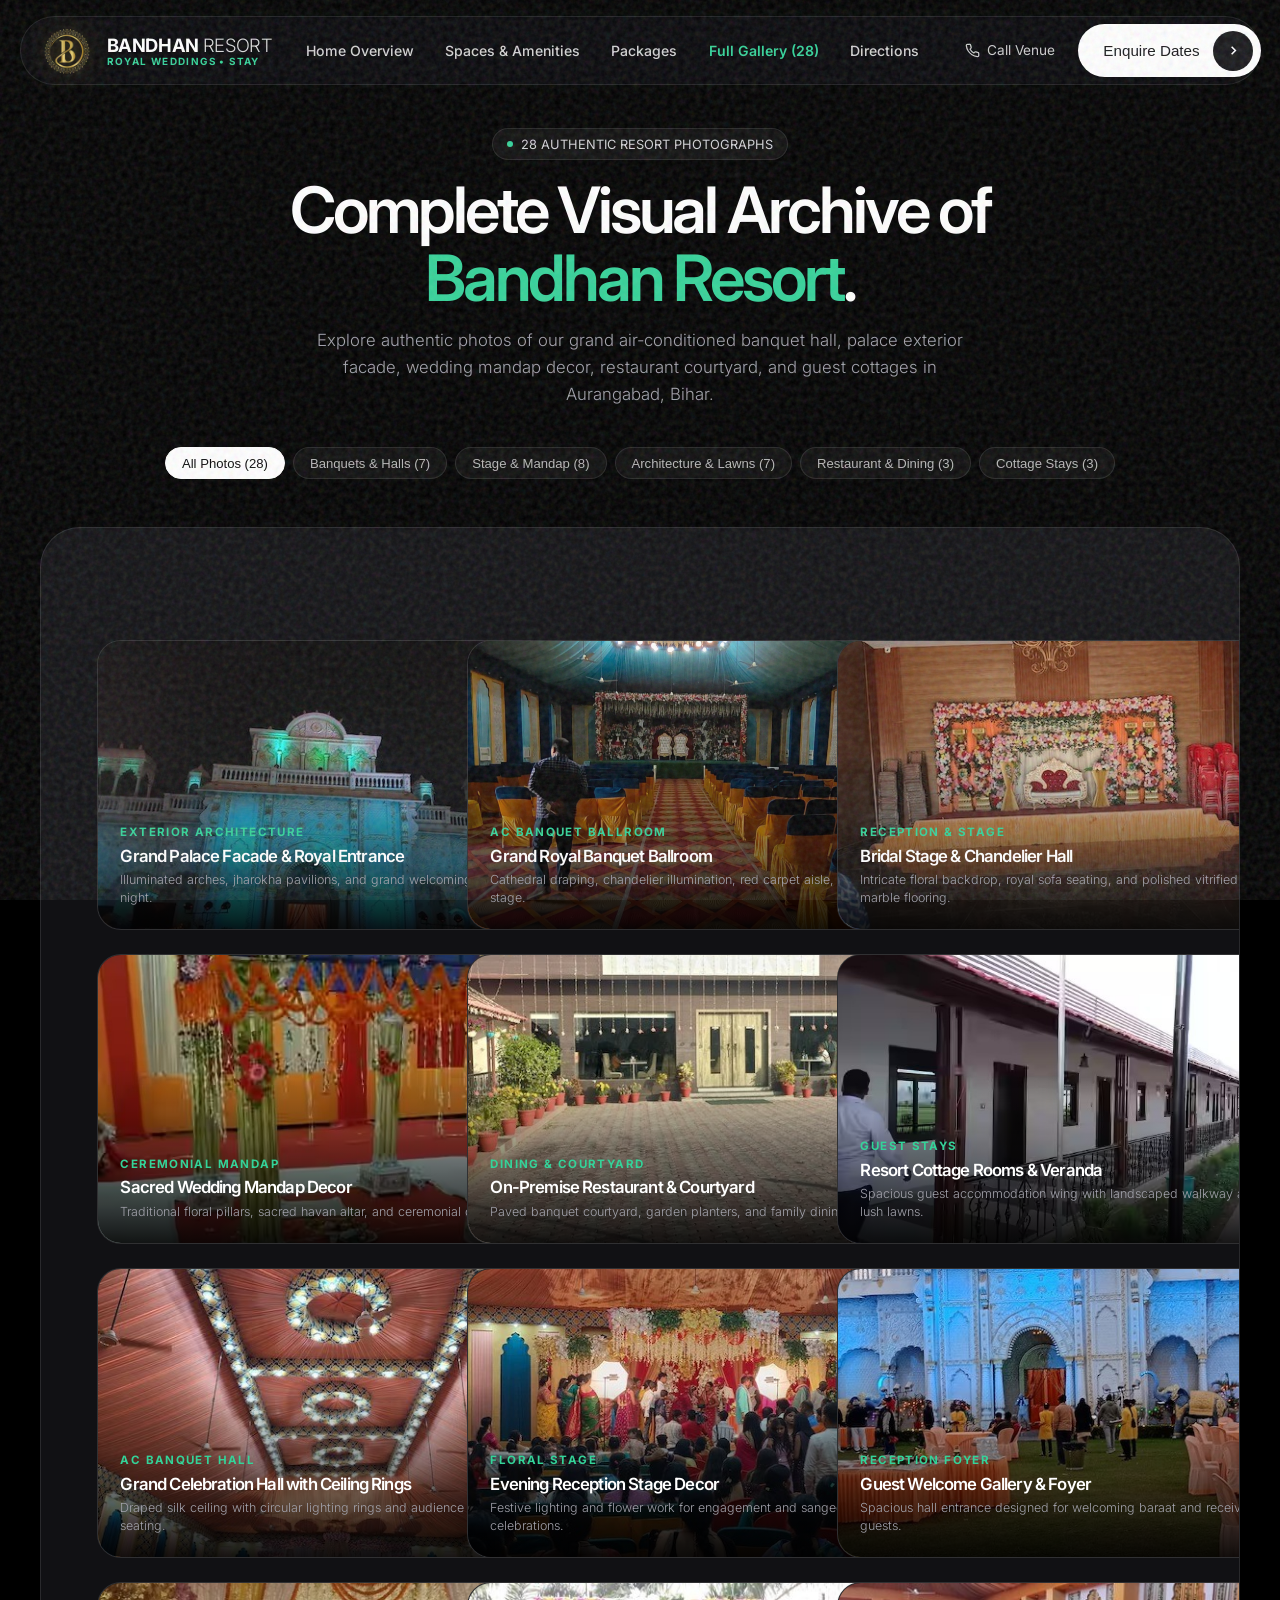
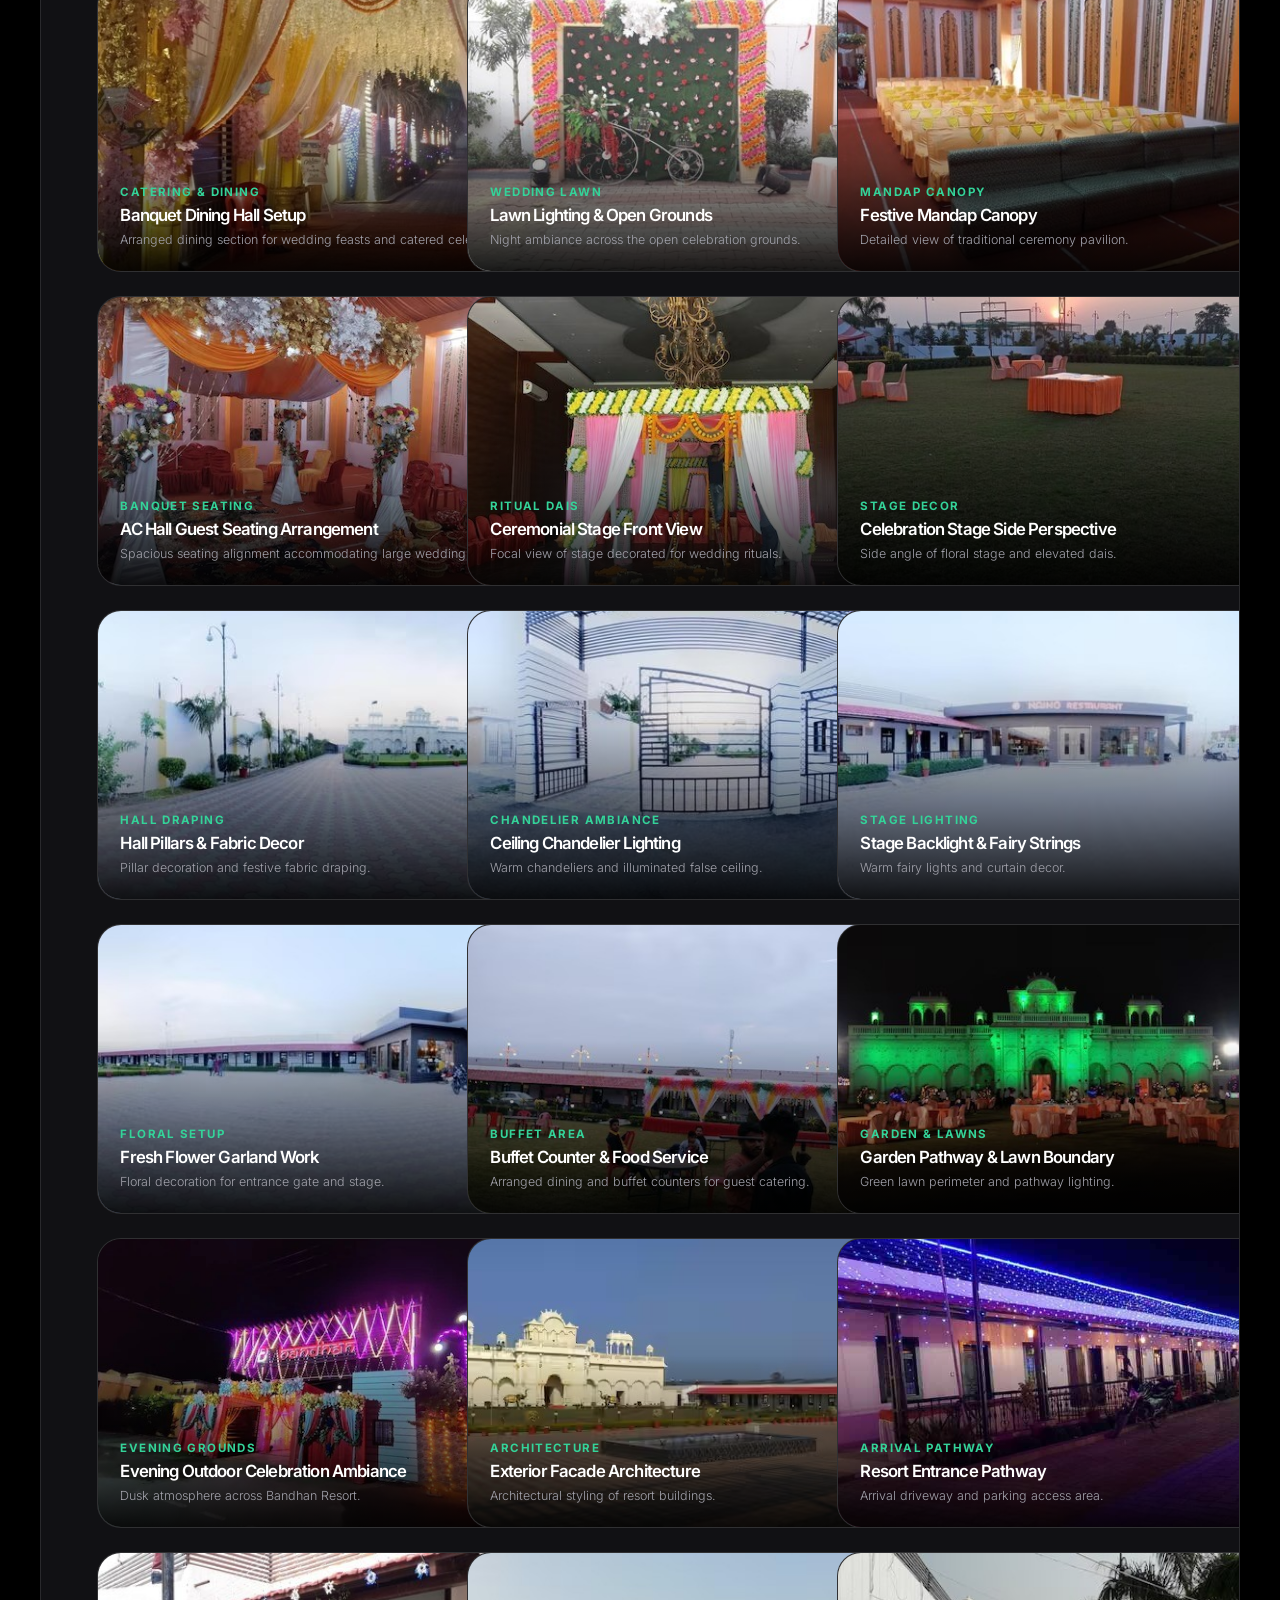
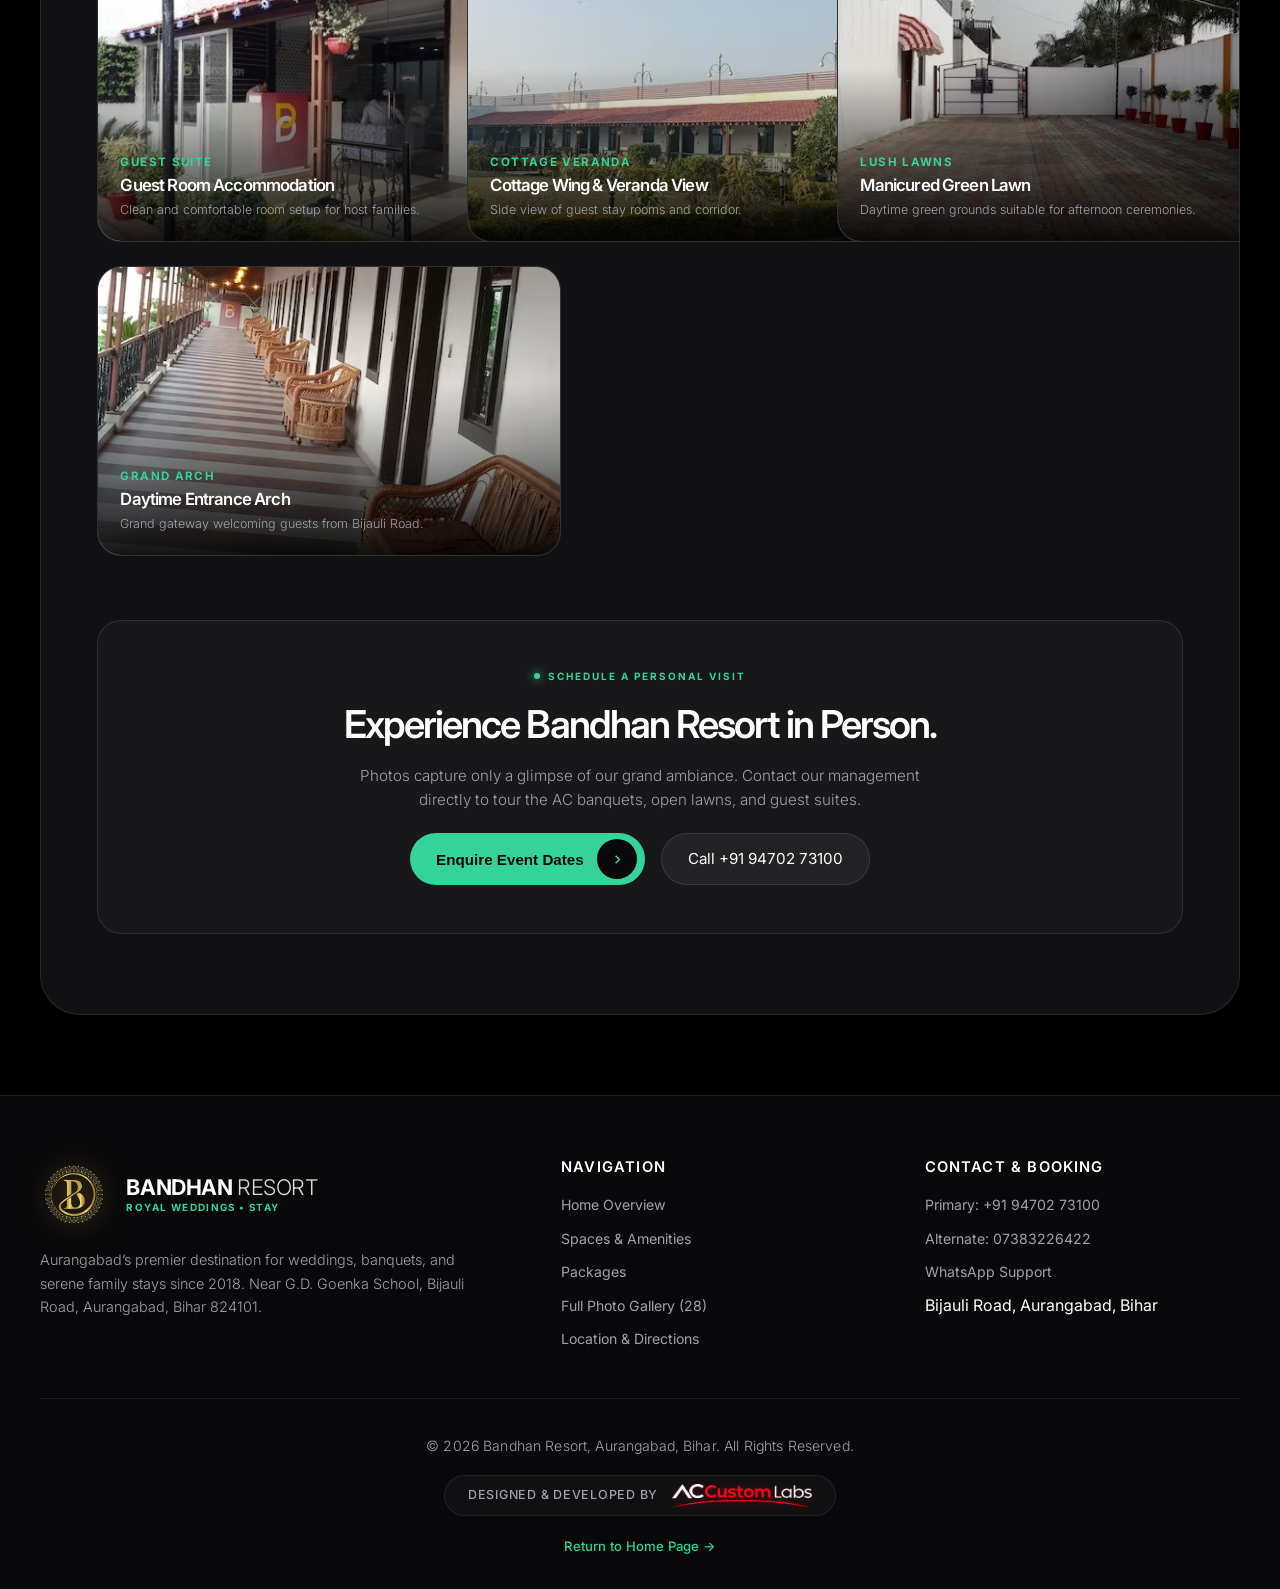
==== commit c40d3f9c: "Redesign header, enlarge logos, level gallery photos, and add AC Custom Labs footer branding" ====
--- a/gallery.html
+++ b/gallery.html
@@ -2,7 +2,7 @@
 <html lang="en">
 <head>
   <meta charset="UTF-8">
-  <meta name="viewport" content="width=device-width, initial-scale=1.0">
+  <meta name="viewport" content="width=device-width, initial-scale=1.0, viewport-fit=cover">
   <title>Photo Gallery | Bandhan Resort, Aurangabad, Bihar</title>
   <meta name="description" content="Explore all authentic photographs of Bandhan Resort in Aurangabad, Bihar. Featuring the grand AC banquet hall, wedding mandap, royal entrance facade, restaurant courtyard, and guest cottages.">
   
@@ -67,13 +67,17 @@
       border-radius: var(--radius-card);
       overflow: hidden;
       border: var(--glass-border);
-      height: 320px;
+      height: 290px;
+      aspect-ratio: 16 / 10;
       cursor: pointer;
+      display: flex;
+      align-items: center;
+      justify-content: center;
       transition: transform var(--transition-hover), box-shadow var(--transition-hover), border-color var(--transition-hover);
     }
 
     .photo-card:hover {
-      transform: translateY(-6px) scale(1.02);
+      transform: translateY(-5px);
       border-color: rgba(52, 211, 153, 0.4);
       box-shadow: 0 15px 35px rgba(0, 0, 0, 0.6), 0 0 25px rgba(52, 211, 153, 0.15);
     }
@@ -82,11 +86,13 @@
       width: 100%;
       height: 100%;
       object-fit: cover;
-      transition: transform 600ms cubic-bezier(0.16, 1, 0.3, 1);
+      object-position: center center;
+      display: block;
+      transition: transform 500ms cubic-bezier(0.16, 1, 0.3, 1);
     }
 
     .photo-card:hover .photo-card-img {
-      transform: scale(1.08);
+      transform: scale(1.04);
     }
 
     .photo-card-overlay {
@@ -138,6 +144,19 @@
       font-size: 0.8rem;
       color: var(--color-zinc-300);
     }
+
+    @media (max-width: 640px) {
+      .gallery-hero {
+        padding-top: 5.5rem;
+        padding-bottom: 1.5rem;
+      }
+      .photo-card {
+        height: 250px;
+      }
+      .photo-card-overlay {
+        padding: 1rem;
+      }
+    }
   </style>
 </head>
 <body>
@@ -150,14 +169,15 @@
     <nav class="glass-navbar" aria-label="Main Navigation">
       <a href="index.html" class="brand-link">
         <img src="assets/images/bandhan-emblem.png" alt="Bandhan Resort Emblem" class="brand-logo-img">
-        <div class="brand-text">BANDHAN <span style="font-weight: 300; opacity: 0.85;">RESORT</span></div>
-        <span class="brand-badge">AURANGABAD</span>
+        <div class="brand-text-group">
+          <div class="brand-text">BANDHAN <span style="font-weight: 300; opacity: 0.85;">RESORT</span></div>
+          <span class="brand-subtext">ROYAL WEDDINGS &bull; STAY</span>
+        </div>
       </a>
 
       <ul class="nav-links">
-        <li class="nav-item"><a href="index.html#hero">Home</a></li>
+        <li class="nav-item"><a href="index.html#hero">Home Overview</a></li>
         <li class="nav-item"><a href="index.html#spaces">Spaces & Amenities</a></li>
-        <li class="nav-item"><a href="index.html#experience">Celebration Flow</a></li>
         <li class="nav-item"><a href="index.html#packages">Packages</a></li>
         <li class="nav-item"><a href="gallery.html" class="active" style="color: var(--color-emerald); font-weight: 600;">Full Gallery (28)</a></li>
         <li class="nav-item"><a href="index.html#location">Directions</a></li>
@@ -185,9 +205,15 @@
 
   <!-- Mobile Navigation Drawer -->
   <div class="mobile-nav-drawer" id="mobileDrawer">
-    <div style="display: flex; align-items: center; gap: 0.75rem; margin-bottom: 2rem;">
-      <img src="assets/images/bandhan-emblem.png" alt="Bandhan Resort Emblem" class="brand-logo-img">
-      <div style="font-size: 1.2rem; font-weight: 700; color: #fff;">BANDHAN RESORT</div>
+    <div class="mobile-drawer-top">
+      <div style="display: flex; align-items: center; gap: 0.85rem;">
+        <img src="assets/images/bandhan-emblem.png" alt="Bandhan Resort Emblem" class="brand-logo-img">
+        <div class="brand-text-group">
+          <div class="brand-text" style="font-size: 1.15rem; font-weight: 700; color: #fff;">BANDHAN <span style="font-weight: 300;">RESORT</span></div>
+          <span class="brand-subtext">ROYAL WEDDINGS &bull; STAY</span>
+        </div>
+      </div>
+      <button class="mobile-drawer-close" id="mobileDrawerClose" aria-label="Close menu">&times;</button>
     </div>
     <ul class="mobile-nav-links">
       <li><a href="index.html#hero" class="mobile-link">Home Overview <span>→</span></a></li>
@@ -302,7 +328,7 @@
         <div class="form-row">
           <div class="form-group">
             <label class="form-label" for="guestPhone">Contact Phone Number *</label>
-            <input type="tel" id="guestPhone" class="form-input" placeholder="e.g. +91 98765 43210" required>
+            <input type="tel" id="guestPhone" class="form-input" placeholder="e.g. +91 98765 43210" inputmode="tel" required>
           </div>
           <div class="form-group">
             <label class="form-label" for="eventType">Occasion / Service *</label>
@@ -324,7 +350,7 @@
           </div>
           <div class="form-group">
             <label class="form-label" for="guestCount">Estimated Guests</label>
-            <input type="number" id="guestCount" class="form-input" placeholder="e.g. 350" min="10">
+            <input type="number" id="guestCount" class="form-input" placeholder="e.g. 350" min="10" inputmode="numeric">
           </div>
         </div>
 
@@ -354,9 +380,12 @@
     <div class="site-container">
       <div class="footer-grid">
         <div class="footer-brand">
-          <div class="brand-link" style="margin-bottom: 0.75rem;">
-            <img src="assets/images/bandhan-emblem.png" alt="Bandhan Resort" class="brand-logo-img">
-            <div class="brand-text">BANDHAN <span style="font-weight: 300; opacity: 0.85;">RESORT</span></div>
+          <div class="footer-brand-header">
+            <img src="assets/images/bandhan-emblem.png" alt="Bandhan Resort" class="footer-logo-img">
+            <div>
+              <div class="brand-text" style="font-size: 1.35rem; font-weight: 700;">BANDHAN <span style="font-weight: 300; opacity: 0.85;">RESORT</span></div>
+              <span class="brand-subtext" style="display: block; margin-top: 3px;">ROYAL WEDDINGS &bull; STAY</span>
+            </div>
           </div>
           <p>
             Aurangabad’s premier destination for weddings, banquets, and serene family stays since 2018. Near G.D. Goenka School, Bijauli Road, Aurangabad, Bihar 824101.
@@ -385,12 +414,41 @@
         </div>
       </div>
 
-      <div class="footer-bottom">
-        <div>&copy; <span id="currentYear"></span> Bandhan Resort. All rights reserved.</div>
-        <div><a href="index.html" style="color: var(--color-emerald); text-decoration: none;">Return to Home Page &rarr;</a></div>
+      <!-- Centered All Rights Reserved and AC Custom Labs Credit -->
+      <div class="footer-bottom-centered">
+        <p class="copyright-line">
+          &copy; <span id="currentYear"></span> Bandhan Resort, Aurangabad, Bihar. All Rights Reserved.
+        </p>
+        <div class="developer-credit-bar">
+          <span class="developer-credit-text">Designed &amp; Developed by</span>
+          <a href="#" class="developer-logo-link" title="AC Custom Labs" aria-label="AC Custom Labs">
+            <img src="assets/images/ac-custom-labs-logo.png" alt="AC Custom Labs" class="ac-custom-labs-img">
+          </a>
+        </div>
+        <div>
+          <a href="index.html" style="color: var(--color-emerald); font-size: 0.82rem; text-decoration: none; font-weight: 500;">Return to Home Page &rarr;</a>
+        </div>
       </div>
     </div>
   </footer>
+
+  <!-- Fixed Mobile Quick Action Bar (Smartphones & Tablets < 768px) -->
+  <aside class="mobile-bottom-bar" aria-label="Quick Venue Contact Bar">
+    <a href="tel:+919470273100" class="mobile-bar-btn mobile-bar-call" aria-label="Call Bandhan Resort">
+      <svg width="15" height="15" viewBox="0 0 24 24" fill="none" stroke="currentColor" stroke-width="2" stroke-linecap="round" stroke-linejoin="round"><path d="M22 16.92v3a2 2 0 0 1-2.18 2 19.79 19.79 0 0 1-8.63-3.07 19.5 19.5 0 0 1-6-6 19.79 19.79 0 0 1-3.07-8.67A2 2 0 0 1 4.11 2h3a2 2 0 0 1 2 1.72 12.84 12.84 0 0 0 .7 2.81 2 2 0 0 1-.45 2.11L8.09 9.91a16 16 0 0 0 6 6l1.27-1.27a2 2 0 0 1 2.11-.45 12.84 12.84 0 0 0 2.81.7A2 2 0 0 1 22 16.92z"></path></svg>
+      <span>Call</span>
+    </a>
+    
+    <a href="https://wa.me/919470273100?text=Hello%20Bandhan%20Resort,%20I%20am%20inquiring%20about%20event%20booking%20dates%20and%20rates." target="_blank" rel="noopener noreferrer" class="mobile-bar-btn mobile-bar-whatsapp" aria-label="Chat on WhatsApp">
+      <svg width="15" height="15" viewBox="0 0 24 24" fill="currentColor"><path d="M12.04 2c-5.46 0-9.91 4.45-9.91 9.91 0 1.75.46 3.45 1.32 4.95L2.05 22l5.25-1.38c1.45.79 3.08 1.21 4.74 1.21 5.46 0 9.91-4.45 9.91-9.91 0-2.65-1.03-5.14-2.9-7.01A9.816 9.816 0 0 0 12.04 2m.01 1.67c2.2 0 4.26.86 5.82 2.41a8.17 8.17 0 0 1 2.41 5.83c0 4.54-3.7 8.24-8.24 8.24-1.44 0-2.85-.38-4.08-1.1l-.29-.17-3.03.8 0.81-2.95-.19-.3a8.17 8.17 0 0 1-1.25-4.32c0-4.54 3.7-8.24 8.24-8.24m4.52 11.59c-.25-.12-1.47-.72-1.7-.81-.23-.08-.39-.12-.56.12-.17.25-.64.81-.79.97-.14.17-.29.19-.54.07-.25-.12-1.05-.39-2-1.23-.74-.66-1.24-1.47-1.39-1.72-.14-.25-.02-.38.11-.5.11-.11.25-.29.37-.43.12-.14.17-.25.25-.41.08-.17.04-.31-.02-.43-.06-.12-.56-1.34-.76-1.84-.2-.48-.4-.42-.56-.43h-.48c-.17 0-.43.06-.66.31-.23.25-.87.85-.87 2.08 0 1.23.89 2.42 1.02 2.59.12.17 1.76 2.69 4.27 3.77.6.26 1.06.41 1.42.53.6.19 1.15.16 1.58.1.48-.07 1.47-.6 1.68-1.18.21-.58.21-1.07.15-1.18-.06-.11-.23-.17-.48-.29z"/></svg>
+      <span>WhatsApp</span>
+    </a>
+
+    <button type="button" class="mobile-bar-btn mobile-bar-enquire" onclick="prefillAndOpenModal('General Information / Visit Tour')" aria-label="Enquire Dates">
+      <span>Enquire Dates</span>
+      <div class="mobile-bar-btn-arrow">&rarr;</div>
+    </button>
+  </aside>
 
   <script src="app.js"></script>
 </body>
--- a/styles.css
+++ b/styles.css
@@ -310,13 +310,13 @@
    ========================================================================== */
 .header-wrapper {
   position: fixed;
-  top: 1.25rem;
+  top: 1rem;
   left: 0;
   right: 0;
   z-index: 100;
   display: flex;
   justify-content: center;
-  padding: 0 1rem;
+  padding: 0 1.25rem;
   pointer-events: none;
 }
 
@@ -325,60 +325,69 @@
   display: flex;
   align-items: center;
   justify-content: space-between;
-  gap: 1.5rem;
-  background: rgba(10, 10, 12, 0.65);
+  gap: 1.25rem;
+  background: rgba(10, 10, 14, 0.75);
   backdrop-filter: blur(var(--glass-blur-heavy));
   -webkit-backdrop-filter: blur(var(--glass-blur-heavy));
   border: var(--glass-border);
   border-radius: var(--radius-full);
-  padding: 0.45rem 0.6rem 0.45rem 1.4rem;
-  box-shadow: 0 10px 30px rgba(0, 0, 0, 0.4);
-  max-width: 1100px;
+  padding: 0.45rem 0.65rem 0.45rem 1.25rem;
+  box-shadow: 0 15px 35px rgba(0, 0, 0, 0.5), 0 0 20px rgba(52, 211, 153, 0.05);
+  max-width: 1260px;
   width: 100%;
   transition: all var(--transition-hover);
 }
 
 .navbar-scrolled .glass-navbar {
-  background: rgba(10, 10, 12, 0.85);
-  border-color: rgba(255, 255, 255, 0.15);
-  box-shadow: 0 15px 40px rgba(0, 0, 0, 0.6);
+  background: rgba(10, 10, 14, 0.92);
+  border-color: rgba(255, 255, 255, 0.16);
+  box-shadow: 0 18px 45px rgba(0, 0, 0, 0.7);
 }
 
 .brand-link {
   display: flex;
   align-items: center;
-  gap: 0.75rem;
+  gap: 0.85rem;
   text-decoration: none;
   color: var(--color-white);
+  flex-shrink: 0;
 }
 
 .brand-logo-img {
-  width: 40px;
-  height: 40px;
+  width: 52px;
+  height: 52px;
   object-fit: contain;
-  filter: drop-shadow(0 0 12px rgba(212, 175, 55, 0.45));
+  filter: drop-shadow(0 0 14px rgba(212, 175, 55, 0.45));
   transition: transform var(--transition-hover);
 }
 
 .brand-link:hover .brand-logo-img {
-  transform: scale(1.08) rotate(-3deg);
-}
-
-.brand-icon {
-  width: 36px;
-  height: 36px;
-  border-radius: 50%;
-  background: transparent;
-  display: flex;
-  align-items: center;
+  transform: scale(1.06) rotate(-2deg);
+}
+
+.brand-text-group {
+  display: flex;
+  flex-direction: column;
   justify-content: center;
+  gap: 2px;
 }
 
 .brand-text {
-  font-size: 1.05rem;
-  font-weight: 600;
-  letter-spacing: -0.03em;
-  color: var(--color-white);
+  font-size: 1.15rem;
+  font-weight: 700;
+  letter-spacing: -0.02em;
+  color: var(--color-white);
+  line-height: 1.1;
+  white-space: nowrap;
+}
+
+.brand-subtext {
+  font-size: 0.62rem;
+  font-weight: 700;
+  letter-spacing: 0.14em;
+  text-transform: uppercase;
+  color: var(--color-emerald);
+  line-height: 1;
 }
 
 .brand-badge {
@@ -387,19 +396,22 @@
   letter-spacing: 0.1em;
   background: rgba(52, 211, 153, 0.15);
   color: var(--color-emerald);
-  padding: 0.15rem 0.4rem;
+  padding: 0.15rem 0.45rem;
   border-radius: var(--radius-full);
   border: 1px solid rgba(52, 211, 153, 0.25);
+  white-space: nowrap;
 }
 
 .nav-links {
   display: none;
   align-items: center;
-  gap: 0.35rem;
+  gap: 0.25rem;
   list-style: none;
-}
-
-@media (min-width: 992px) {
+  margin: 0;
+  padding: 0;
+}
+
+@media (min-width: 1080px) {
   .nav-links {
     display: flex;
   }
@@ -407,24 +419,26 @@
 
 .nav-item a {
   display: inline-block;
-  padding: 0.45rem 0.95rem;
-  color: rgba(255, 255, 255, 0.8);
+  padding: 0.5rem 0.85rem;
+  color: rgba(255, 255, 255, 0.82);
   font-size: 0.88rem;
-  font-weight: 400;
+  font-weight: 500;
   text-decoration: none;
   border-radius: var(--radius-full);
   transition: all var(--transition-fast);
+  white-space: nowrap;
 }
 
 .nav-item a:hover {
   color: var(--color-white);
-  background: rgba(255, 255, 255, 0.1);
+  background: rgba(255, 255, 255, 0.12);
 }
 
 .nav-actions {
   display: flex;
   align-items: center;
-  gap: 0.6rem;
+  gap: 0.65rem;
+  flex-shrink: 0;
 }
 
 .nav-phone-btn {
@@ -548,7 +562,8 @@
   width: 100%;
   height: 100%;
   object-fit: cover;
-  opacity: 0.60;
+  object-position: center 36%;
+  opacity: 0.65;
   z-index: 1;
 }
 
@@ -1495,21 +1510,27 @@
   position: relative;
   border-radius: var(--radius-card);
   overflow: hidden;
-  height: 280px;
+  height: 290px;
+  aspect-ratio: 16 / 10;
   cursor: pointer;
   border: var(--glass-border);
   background: var(--color-zinc-900);
+  display: flex;
+  align-items: center;
+  justify-content: center;
 }
 
 .gallery-item-img {
   width: 100%;
   height: 100%;
   object-fit: cover;
-  transition: transform 600ms var(--ease-smooth);
+  object-position: center center;
+  display: block;
+  transition: transform 500ms var(--ease-smooth);
 }
 
 .gallery-item:hover .gallery-item-img {
-  transform: scale(1.08);
+  transform: scale(1.04);
 }
 
 .gallery-item-overlay {
@@ -1871,10 +1892,32 @@
   margin-bottom: 0.75rem;
 }
 
+/* Footer Brand Header with Large Logo */
+.footer-brand-header {
+  display: flex;
+  align-items: center;
+  gap: 1.15rem;
+  margin-bottom: 1.25rem;
+}
+
+.footer-logo-img {
+  width: 68px;
+  height: 68px;
+  object-fit: contain;
+  filter: drop-shadow(0 0 16px rgba(212, 175, 55, 0.45));
+  transition: transform var(--transition-hover);
+  flex-shrink: 0;
+}
+
+.footer-logo-img:hover {
+  transform: scale(1.06);
+}
+
 .footer-brand p {
-  font-size: 0.88rem;
+  font-size: 0.9rem;
   color: var(--color-zinc-400);
-  max-width: 420px;
+  max-width: 440px;
+  line-height: 1.6;
 }
 
 .footer-col h4 {
@@ -1904,22 +1947,72 @@
   color: var(--color-emerald);
 }
 
-.footer-bottom {
-  padding-top: 2rem;
-  border-top: 1px solid rgba(255, 255, 255, 0.06);
+/* Centered All Rights Reserved & AC Custom Labs Developer Credit */
+.footer-bottom-centered {
+  padding-top: 2.25rem;
+  border-top: 1px solid rgba(255, 255, 255, 0.08);
   display: flex;
   flex-direction: column;
   align-items: center;
-  justify-content: space-between;
-  gap: 1rem;
+  justify-content: center;
+  text-align: center;
+  gap: 1.1rem;
+}
+
+.copyright-line {
+  font-size: 0.88rem;
+  color: var(--color-zinc-400);
+  text-align: center;
+  margin: 0;
+  letter-spacing: 0.01em;
+}
+
+.developer-credit-bar {
+  display: inline-flex;
+  align-items: center;
+  justify-content: center;
+  gap: 0.85rem;
+  padding: 0.45rem 1.4rem;
+  background: rgba(255, 255, 255, 0.03);
+  border: 1px solid rgba(255, 255, 255, 0.08);
+  border-radius: var(--radius-full);
+  transition: background var(--transition-fast), border-color var(--transition-fast), transform var(--transition-fast);
+}
+
+.developer-credit-bar:hover {
+  background: rgba(255, 255, 255, 0.06);
+  border-color: rgba(255, 255, 255, 0.16);
+  transform: translateY(-2px);
+}
+
+.developer-credit-text {
   font-size: 0.78rem;
-  color: var(--color-zinc-500);
-}
-
-@media (min-width: 768px) {
-  .footer-bottom {
-    flex-direction: row;
-  }
+  color: var(--color-zinc-400);
+  letter-spacing: 0.06em;
+  text-transform: uppercase;
+  font-weight: 500;
+  white-space: nowrap;
+}
+
+.developer-logo-link {
+  display: inline-flex;
+  align-items: center;
+  text-decoration: none;
+}
+
+.ac-custom-labs-img {
+  height: 24px;
+  width: auto;
+  display: block;
+  object-fit: contain;
+  vertical-align: middle;
+  filter: drop-shadow(0 2px 6px rgba(229, 9, 20, 0.3));
+  transition: transform var(--transition-fast), filter var(--transition-fast);
+}
+
+.ac-custom-labs-img:hover {
+  transform: scale(1.06);
+  filter: drop-shadow(0 4px 12px rgba(229, 9, 20, 0.5));
 }
 
 /* Animations */
@@ -1953,3 +2046,551 @@
     scroll-behavior: auto !important;
   }
 }
+
+/* ==========================================================================
+   MOBILE & TABLET COMPREHENSIVE RESPONSIVE DESIGN SYSTEM
+   Optimized specifically for smartphones (iPhone, Android) and tablets (iPad).
+   ========================================================================== */
+
+/* 1. Global Touch & Tap Feel */
+@media (hover: none) and (pointer: coarse) {
+  * {
+    -webkit-tap-highlight-color: transparent;
+  }
+}
+
+/* Prevent iOS Safari auto-zoom on input focus by keeping font size >= 16px */
+@media (max-width: 768px) {
+  .form-input, .form-select, .form-textarea {
+    font-size: 16px !important;
+  }
+  
+  /* Add safe area bottom spacing to prevent sticky bottom bar from covering content */
+  body {
+    padding-bottom: 74px;
+  }
+}
+
+/* 2. Mobile Sticky Quick Action Bar (Smartphones & Tablets < 768px) */
+.mobile-bottom-bar {
+  display: none;
+}
+
+@media (max-width: 768px) {
+  .mobile-bottom-bar {
+    display: flex;
+    position: fixed;
+    bottom: 0;
+    left: 0;
+    right: 0;
+    z-index: 950;
+    background: rgba(10, 10, 13, 0.92);
+    backdrop-filter: blur(20px);
+    -webkit-backdrop-filter: blur(20px);
+    border-top: 1px solid rgba(255, 255, 255, 0.12);
+    padding: 0.55rem 0.85rem calc(0.55rem + env(safe-area-inset-bottom, 0px));
+    gap: 0.55rem;
+    align-items: center;
+    box-shadow: 0 -10px 30px rgba(0, 0, 0, 0.6);
+  }
+
+  .mobile-bar-btn {
+    display: flex;
+    align-items: center;
+    justify-content: center;
+    gap: 0.4rem;
+    padding: 0.65rem 0.75rem;
+    border-radius: var(--radius-full);
+    font-size: 0.82rem;
+    font-weight: 600;
+    text-decoration: none;
+    border: none;
+    outline: none;
+    cursor: pointer;
+    min-height: 44px;
+    transition: transform 150ms ease, background 150ms ease;
+    white-space: nowrap;
+    user-select: none;
+  }
+
+  .mobile-bar-btn:active {
+    transform: scale(0.96);
+  }
+
+  .mobile-bar-call {
+    background: rgba(255, 255, 255, 0.08);
+    border: var(--glass-border);
+    color: var(--color-white);
+    flex: 1;
+  }
+
+  .mobile-bar-whatsapp {
+    background: rgba(37, 211, 102, 0.18);
+    border: 1px solid rgba(37, 211, 102, 0.4);
+    color: #25d366;
+    flex: 1.1;
+  }
+
+  .mobile-bar-enquire {
+    background: var(--color-emerald);
+    color: var(--color-zinc-950);
+    flex: 1.3;
+    font-weight: 700;
+  }
+
+  .mobile-bar-btn-arrow {
+    display: flex;
+    align-items: center;
+    justify-content: center;
+    width: 20px;
+    height: 20px;
+    border-radius: 50%;
+    background: rgba(0, 0, 0, 0.2);
+    font-size: 0.75rem;
+  }
+}
+
+/* 3. Mobile Navigation Drawer Enhancements */
+.mobile-drawer-top {
+  display: flex;
+  align-items: center;
+  justify-content: space-between;
+  margin-bottom: 2rem;
+}
+
+.mobile-drawer-close {
+  width: 42px;
+  height: 42px;
+  border-radius: 50%;
+  background: rgba(255, 255, 255, 0.1);
+  border: var(--glass-border);
+  color: var(--color-white);
+  font-size: 1.5rem;
+  display: flex;
+  align-items: center;
+  justify-content: center;
+  cursor: pointer;
+}
+
+@media (max-width: 768px) {
+  .mobile-nav-drawer {
+    padding: 2rem 1.5rem 3rem;
+    overflow-y: auto;
+  }
+
+  .mobile-nav-links a {
+    font-size: 1.25rem;
+    padding: 0.65rem 0;
+  }
+}
+
+/* 4. Responsive Header & Navbar on Small Screens */
+@media (max-width: 640px) {
+  .header-wrapper {
+    top: 0.75rem;
+    padding: 0 0.75rem;
+  }
+
+  .glass-navbar {
+    padding: 0.35rem 0.5rem 0.35rem 0.85rem;
+  }
+
+  .brand-logo-img {
+    width: 44px;
+    height: 44px;
+  }
+
+  .brand-text {
+    font-size: 1.02rem;
+  }
+
+  .brand-badge {
+    display: none; /* Hide badge on small screens to conserve navbar space */
+  }
+
+  .btn-action {
+    padding: 0.35rem 0.4rem 0.35rem 1rem;
+    font-size: 0.85rem;
+  }
+
+  .btn-action .btn-icon-wrapper {
+    width: 2.1rem;
+    height: 2.1rem;
+  }
+}
+
+/* 5. Hero Section Responsiveness (Mobile & Tablet) */
+@media (max-width: 1024px) {
+  .hero-container {
+    height: auto;
+    min-height: 80vh;
+    padding: 6.5rem 1.5rem 3rem;
+  }
+
+  .hero-content {
+    padding: 0;
+    gap: 2.5rem;
+  }
+
+  /* Transform vertical stat stack into a responsive grid on tablet & mobile */
+  .hero-right {
+    display: grid;
+    grid-template-columns: repeat(auto-fit, minmax(150px, 1fr));
+    max-width: 100%;
+    margin-left: 0;
+    gap: 0.75rem;
+  }
+
+  .glass-stat-card {
+    min-width: unset;
+    padding: 1rem 1.15rem;
+  }
+
+  .glass-stat-card .stat-metric {
+    font-size: 1.85rem;
+  }
+}
+
+@media (max-width: 640px) {
+  .hero-wrapper {
+    padding-top: 0.5rem;
+    padding-bottom: 1.5rem;
+  }
+
+  .hero-container {
+    border-radius: 1.75rem;
+    padding: 5.5rem 1rem 2rem;
+  }
+
+  .hero-watermark {
+    display: none; /* Avoid GPU rendering lag on mobile devices */
+  }
+
+  .hero-title {
+    font-size: clamp(2.1rem, 7.5vw, 3.2rem);
+  }
+
+  .hero-subtitle {
+    font-size: 0.95rem;
+  }
+
+  .hero-actions {
+    width: 100%;
+    flex-direction: column;
+    align-items: stretch;
+  }
+
+  .hero-actions .btn-action,
+  .hero-actions .btn-glass {
+    width: 100%;
+    justify-content: center;
+  }
+
+  .hero-verified-bar {
+    flex-direction: column;
+    align-items: flex-start;
+    gap: 0.6rem;
+  }
+
+  .glass-stat-card .stat-metric {
+    font-size: 1.6rem;
+  }
+
+  .glass-stat-card .stat-desc {
+    font-size: 0.78rem;
+  }
+}
+
+/* 6. Feature Section (Spaces & Amenities) Responsive Switcher */
+@media (max-width: 1079px) {
+  .feature-section {
+    padding: 2.5rem 0;
+  }
+
+  .feature-wrapper {
+    padding: 2.5rem 1.25rem;
+    border-radius: 1.75rem;
+  }
+
+  .feature-sticky-header {
+    position: static;
+    margin-bottom: 1.5rem;
+  }
+
+  .feature-grid-layout {
+    display: flex;
+    flex-direction: column;
+    gap: 2rem;
+  }
+
+  .display-card {
+    min-height: 280px;
+    height: 320px;
+  }
+
+  .display-image-container {
+    min-height: 280px;
+  }
+
+  .floating-system-analysis {
+    padding: 0.85rem 1rem;
+    bottom: 0.75rem;
+    left: 0.75rem;
+    right: 0.75rem;
+  }
+}
+
+@media (min-width: 600px) and (max-width: 1079px) {
+  .feature-amenities-grid {
+    display: grid;
+    grid-template-columns: repeat(2, 1fr);
+    gap: 1rem;
+  }
+}
+
+@media (max-width: 599px) {
+  .feature-amenities-grid {
+    display: flex;
+    flex-direction: column;
+    gap: 0.75rem;
+  }
+
+  .amenity-card {
+    padding: 1rem;
+  }
+}
+
+/* 7. Hosting Architecture & 3D Window (Flattened on Touch Screens) */
+@media (max-width: 991px) {
+  .flow-section {
+    padding: 2.5rem 0;
+  }
+
+  .flow-wrapper {
+    padding: 2.5rem 1.25rem;
+    border-radius: 1.75rem;
+  }
+
+  .flow-content {
+    gap: 2.5rem;
+  }
+
+  /* Disable 3D tilt on tablet and mobile to ensure crystal clear readability and zero overflow */
+  .mockup-window-3d {
+    transform: none !important;
+    perspective: none !important;
+    box-shadow: 0 15px 35px rgba(0, 0, 0, 0.5);
+  }
+
+  .mockup-window-3d:hover {
+    transform: none !important;
+  }
+
+  .mockup-bounce-tag {
+    position: static;
+    margin-top: 1rem;
+    display: inline-flex;
+    animation: none;
+    box-shadow: none;
+  }
+}
+
+@media (max-width: 640px) {
+  .flow-step-box {
+    padding: 1.15rem;
+    gap: 1rem;
+  }
+
+  .flow-step-num {
+    font-size: 1rem;
+    padding: 0.25rem 0.5rem;
+  }
+
+  .flow-step-body h4 {
+    font-size: 1.02rem;
+  }
+}
+
+/* 8. Packages Bento Grid (Tablet 2-col, Mobile 1-col) */
+@media (max-width: 991px) {
+  .pricing-section {
+    padding: 2.5rem 0;
+  }
+
+  .pricing-header {
+    margin-bottom: 2rem;
+  }
+}
+
+@media (min-width: 640px) and (max-width: 991px) {
+  .pricing-bento-grid {
+    grid-template-columns: repeat(2, 1fr);
+    gap: 1.25rem;
+  }
+
+  .pricing-bento-grid > .bento-featured {
+    grid-column: span 2;
+  }
+}
+
+@media (max-width: 639px) {
+  .bento-card {
+    border-radius: 1.5rem;
+  }
+
+  .bento-bottom-content {
+    padding: 1.25rem;
+  }
+
+  .bento-price-val {
+    font-size: 1.35rem;
+  }
+}
+
+/* 9. Filter Tabs Horizontal Scrolling on Mobile (Native Pill Style) */
+@media (max-width: 768px) {
+  .gallery-section {
+    padding: 2.5rem 0;
+  }
+
+  .gallery-wrapper {
+    padding: 2.5rem 1.25rem;
+    border-radius: 1.75rem;
+  }
+
+  .gallery-header {
+    margin-bottom: 1.75rem;
+  }
+
+  .gallery-filters {
+    display: flex;
+    flex-wrap: nowrap;
+    overflow-x: auto;
+    -webkit-overflow-scrolling: touch;
+    scrollbar-width: none;
+    padding-bottom: 0.5rem;
+    width: 100%;
+  }
+
+  .gallery-filters::-webkit-scrollbar {
+    display: none;
+  }
+
+  .gallery-filter-btn {
+    flex-shrink: 0;
+    white-space: nowrap;
+    padding: 0.5rem 1.1rem;
+    font-size: 0.85rem;
+  }
+}
+
+/* 10. Lightbox Modal Touch Optimization */
+@media (max-width: 992px) {
+  .lightbox-modal {
+    padding: 1rem 0.5rem;
+  }
+
+  .lightbox-content-box {
+    width: 100%;
+    max-height: 85dvh;
+    justify-content: center;
+  }
+
+  .lightbox-img {
+    max-height: 65dvh;
+    max-width: 96vw;
+  }
+
+  .lightbox-btn-prev, .lightbox-btn-next {
+    width: 42px;
+    height: 42px;
+    background: rgba(0, 0, 0, 0.65);
+    border: 1px solid rgba(255, 255, 255, 0.2);
+  }
+
+  .lightbox-btn-prev { left: 0.25rem; }
+  .lightbox-btn-next { right: 0.25rem; }
+
+  .lightbox-btn-close {
+    top: -2.75rem;
+    right: 0.5rem;
+    width: 38px;
+    height: 38px;
+  }
+
+  .lightbox-caption {
+    font-size: 0.88rem;
+    padding: 0 0.5rem;
+    margin-top: 0.75rem;
+  }
+}
+
+/* 11. Location & Map Section on Mobile */
+@media (max-width: 991px) {
+  .location-section {
+    padding: 2.5rem 0;
+  }
+
+  .location-wrapper {
+    padding: 2.5rem 1.25rem;
+    border-radius: 1.75rem;
+  }
+
+  .map-card {
+    height: 300px;
+  }
+}
+
+@media (max-width: 640px) {
+  .location-address-card {
+    padding: 1.25rem;
+  }
+
+  .address-row {
+    gap: 0.75rem;
+  }
+
+  .address-icon {
+    width: 36px;
+    height: 36px;
+  }
+}
+
+/* 12. Interactive Enquiry Modal on Mobile */
+@media (max-width: 640px) {
+  .modal-overlay {
+    padding: 0.75rem;
+    align-items: flex-end; /* Sheet appearance on smartphones */
+  }
+
+  .modal-box {
+    padding: 1.75rem 1.25rem;
+    border-radius: 1.5rem 1.5rem 0.5rem 0.5rem;
+    max-height: 88dvh;
+  }
+
+  .modal-close-btn {
+    top: 1.2rem;
+    right: 1.2rem;
+    width: 34px;
+    height: 34px;
+  }
+
+  .form-row {
+    grid-template-columns: 1fr;
+    gap: 0;
+  }
+}
+
+/* 13. Footer on Mobile */
+@media (max-width: 768px) {
+  .site-footer {
+    padding: 3rem 0 1.5rem;
+  }
+
+  .footer-grid {
+    gap: 2rem;
+    margin-bottom: 2rem;
+  }
+}
+
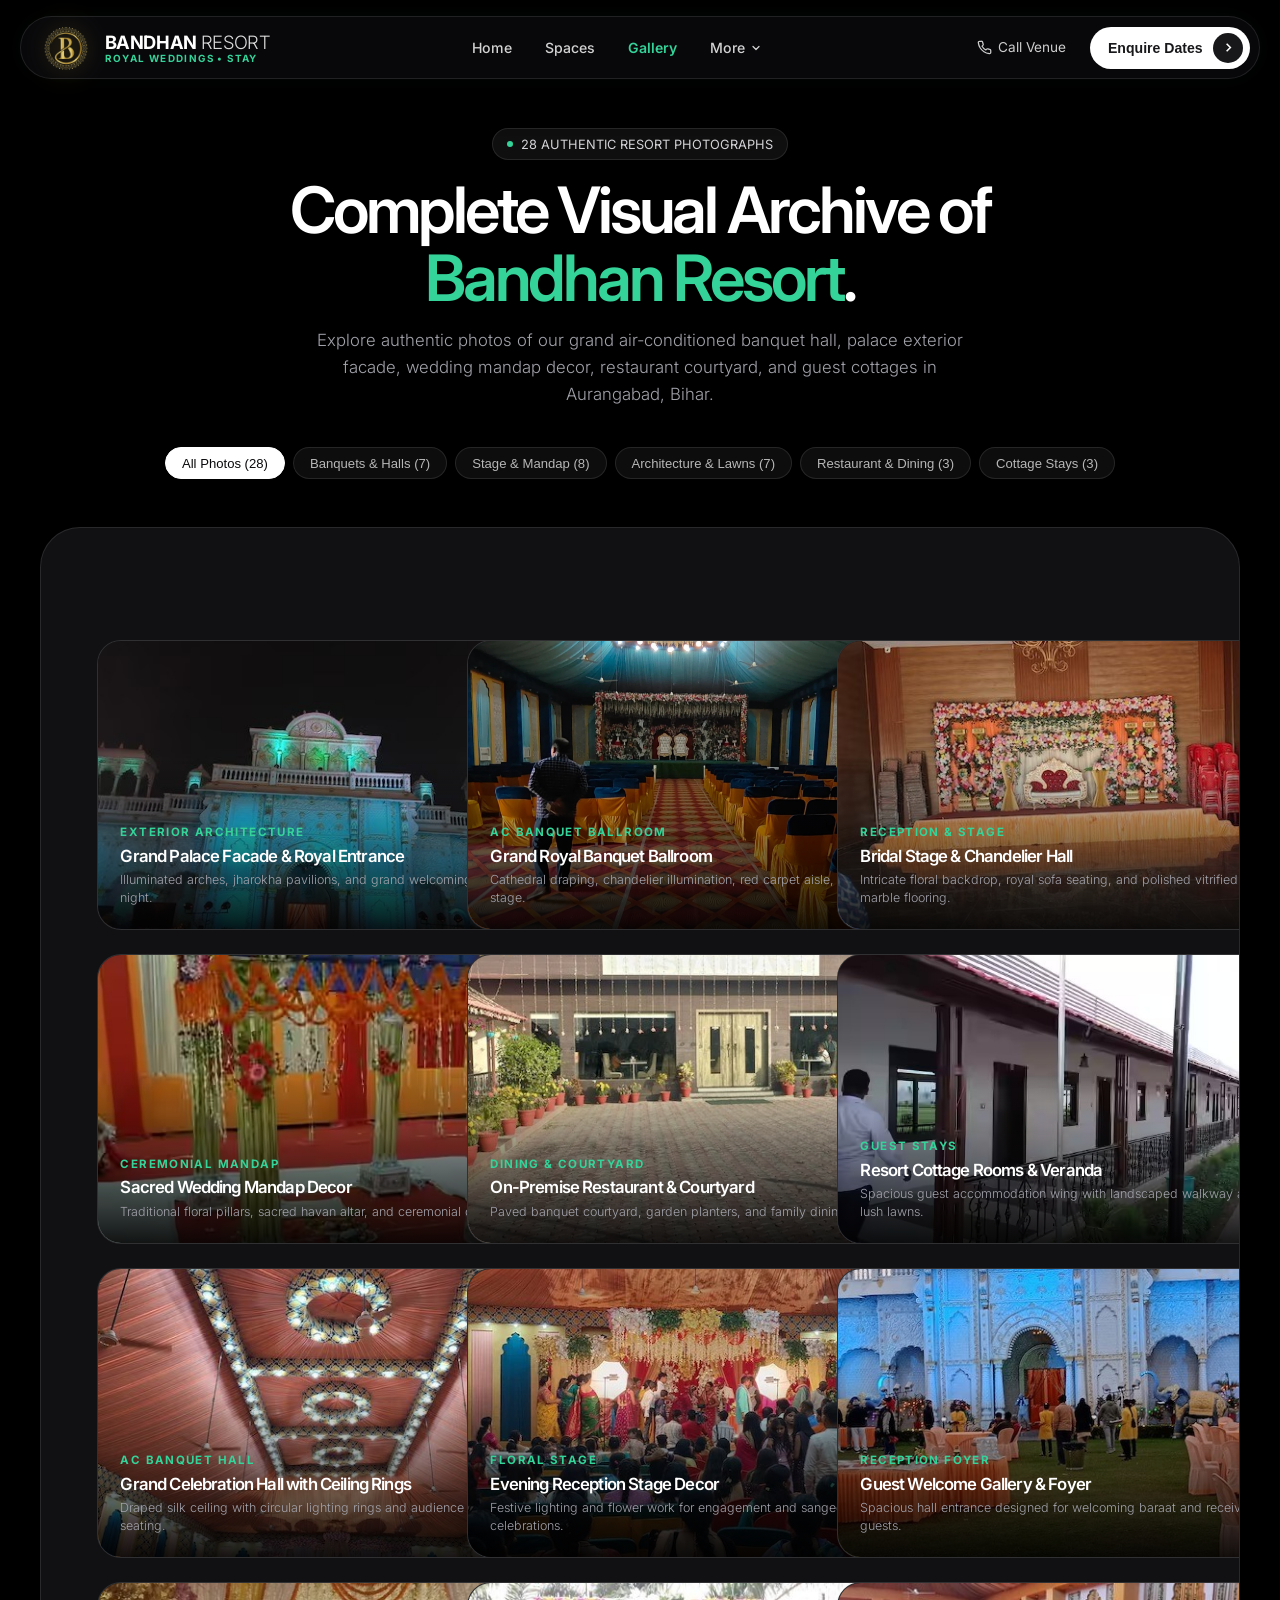
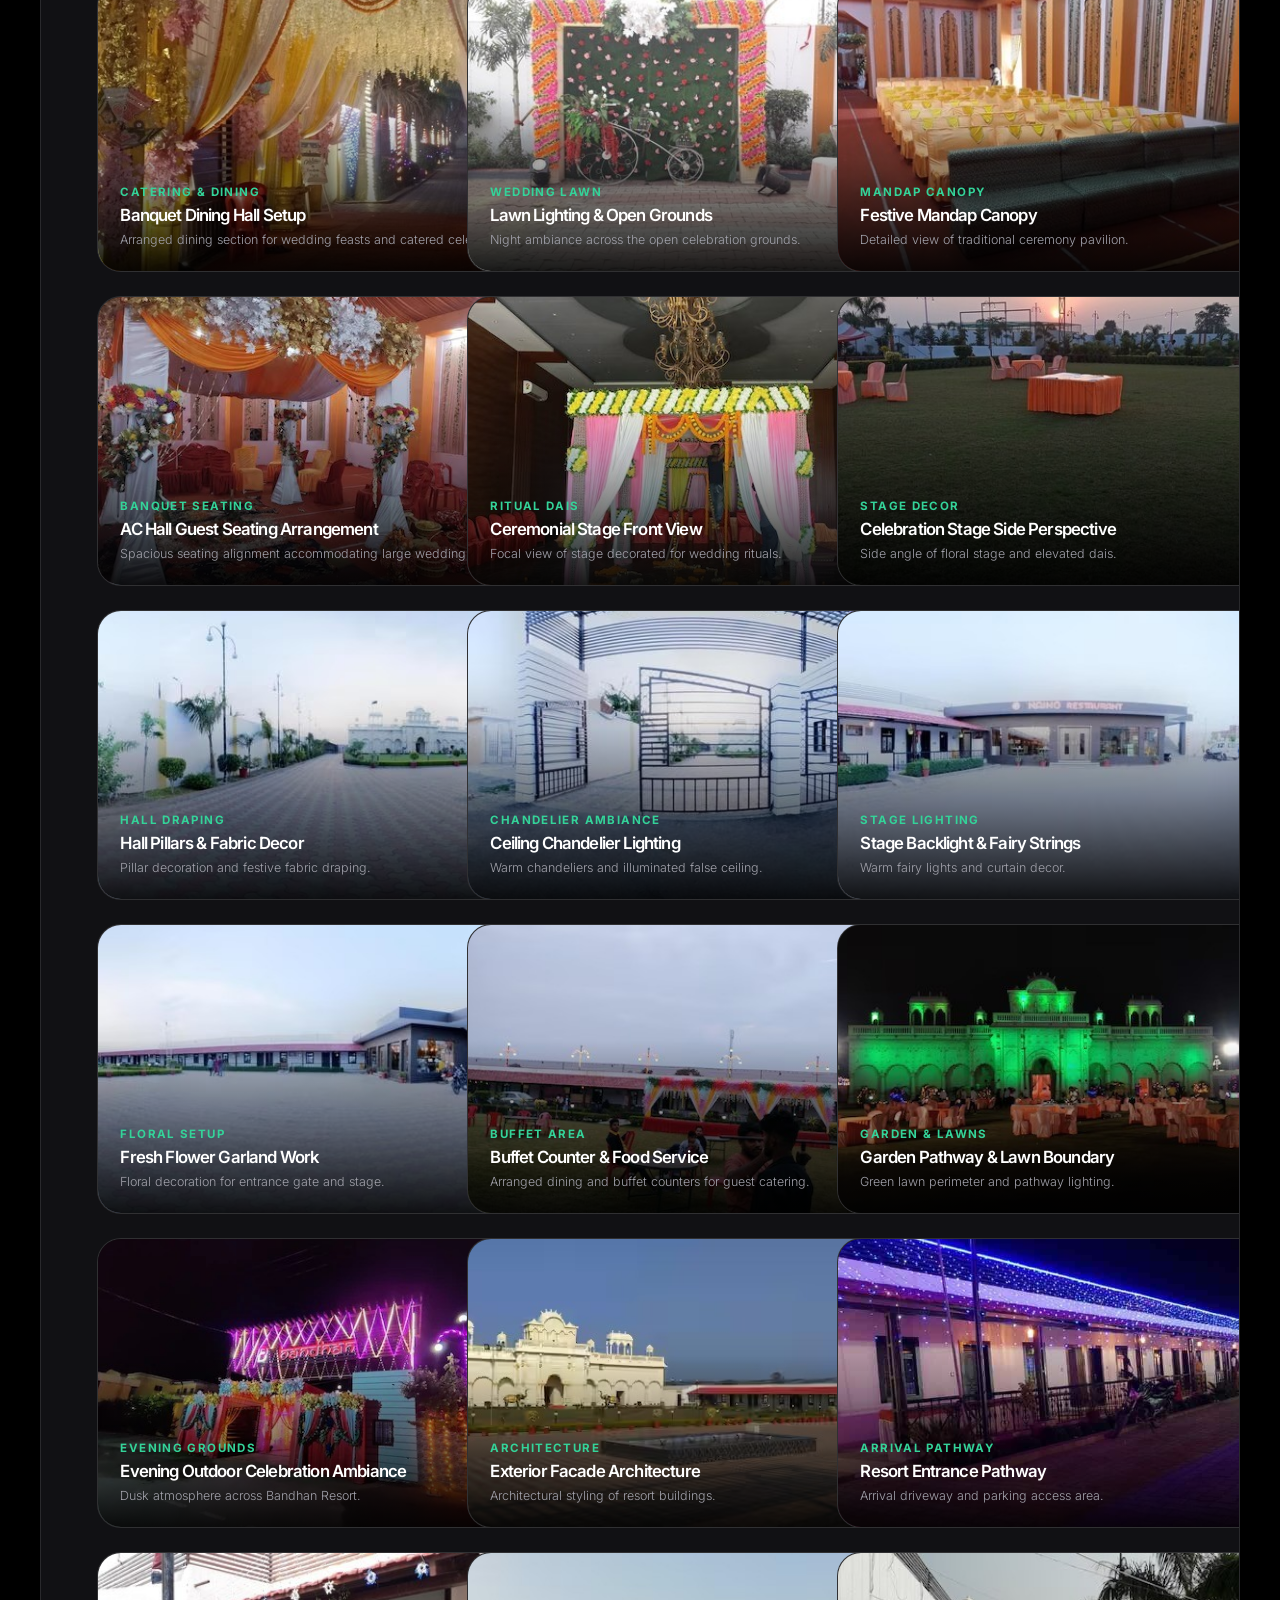
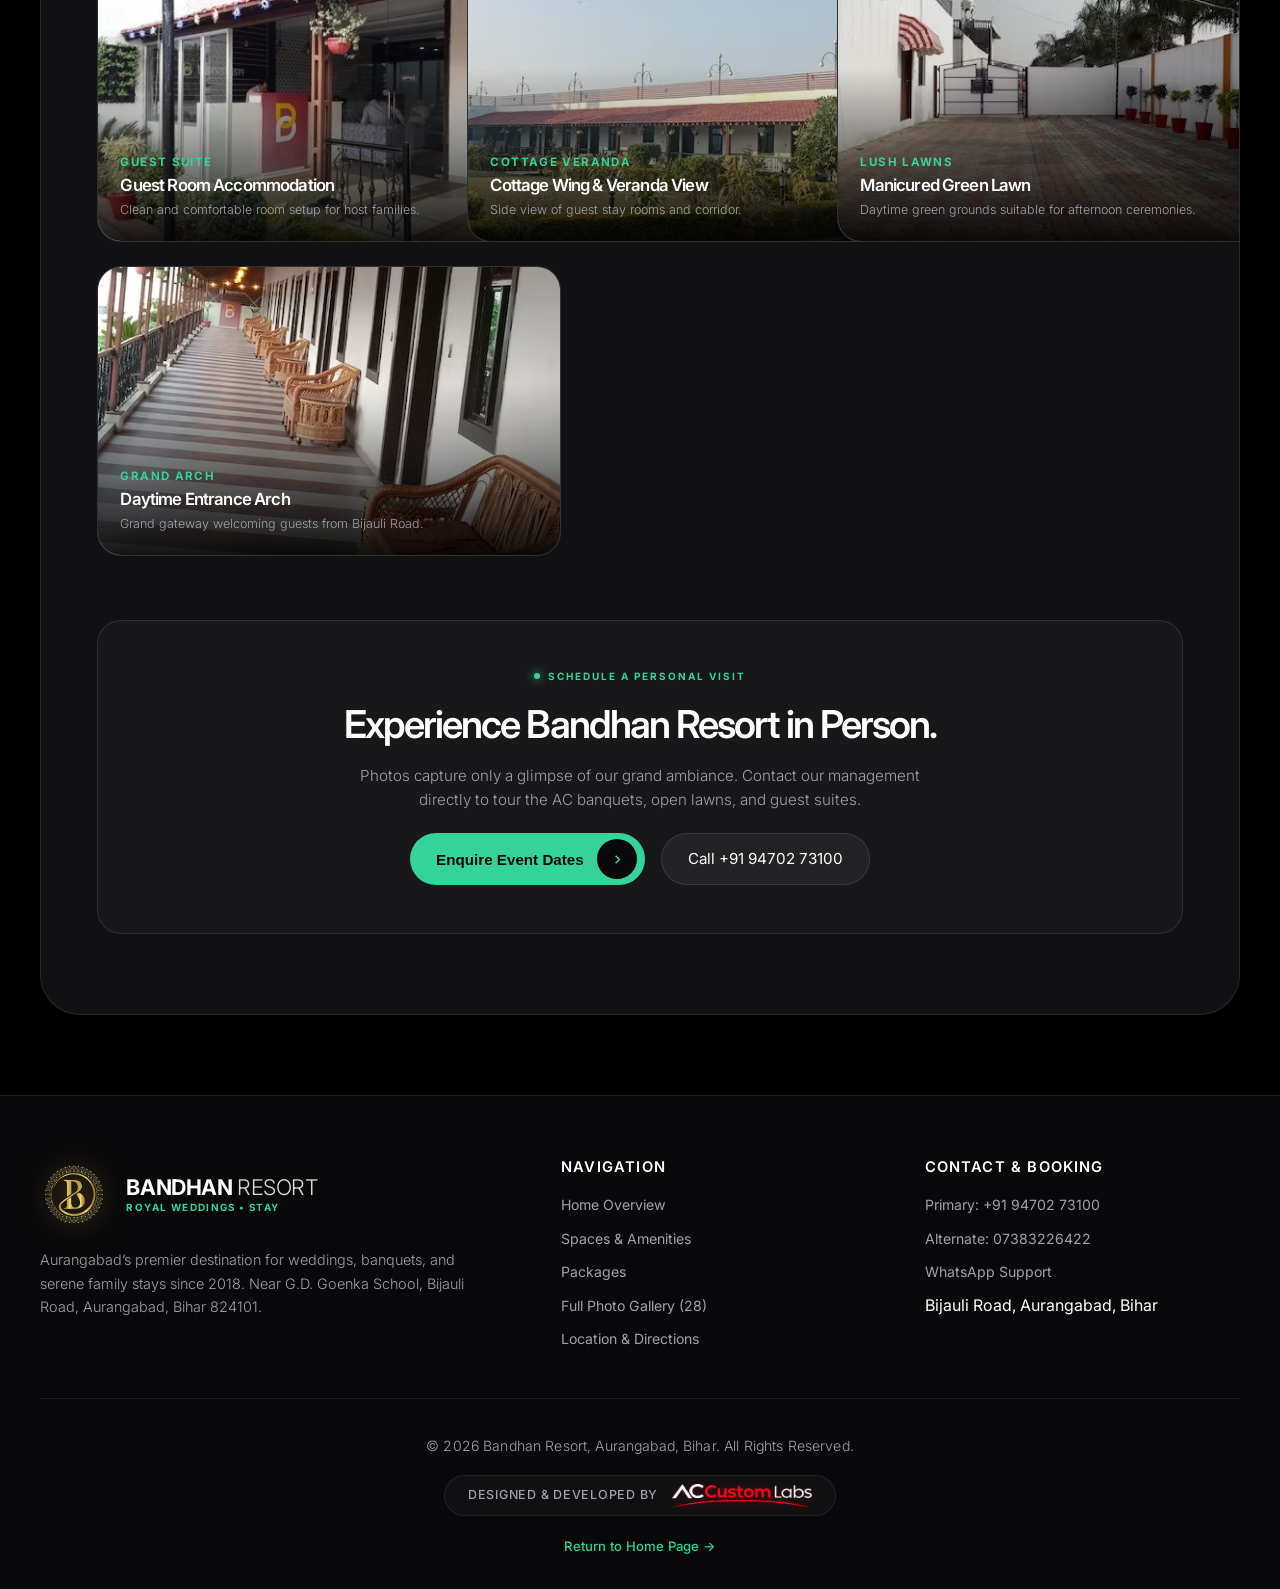
==== commit 1f99b2a7: "Remove grainy texture, streamline navbar with More menu, contain enquiry button in cylinder, straigh" ====
--- a/gallery.html
+++ b/gallery.html
@@ -161,9 +161,6 @@
 </head>
 <body>
 
-  <!-- Grain Overlay Texture -->
-  <div class="grain-overlay" aria-hidden="true"></div>
-
   <!-- Floating Glass Navbar with Transparent Logo Emblem -->
   <header class="header-wrapper" id="siteHeader">
     <nav class="glass-navbar" aria-label="Main Navigation">
@@ -176,11 +173,21 @@
       </a>
 
       <ul class="nav-links">
-        <li class="nav-item"><a href="index.html#hero">Home Overview</a></li>
-        <li class="nav-item"><a href="index.html#spaces">Spaces & Amenities</a></li>
-        <li class="nav-item"><a href="index.html#packages">Packages</a></li>
-        <li class="nav-item"><a href="gallery.html" class="active" style="color: var(--color-emerald); font-weight: 600;">Full Gallery (28)</a></li>
-        <li class="nav-item"><a href="index.html#location">Directions</a></li>
+        <li class="nav-item"><a href="index.html">Home</a></li>
+        <li class="nav-item"><a href="index.html#spaces">Spaces</a></li>
+        <li class="nav-item"><a href="gallery.html" class="active" style="color: var(--color-emerald); font-weight: 600;">Gallery</a></li>
+        <li class="nav-item nav-item-dropdown">
+          <button class="nav-dropdown-trigger" type="button" aria-haspopup="true" aria-expanded="false">
+            <span>More</span>
+            <svg class="dropdown-chevron" width="12" height="12" viewBox="0 0 24 24" fill="none" stroke="currentColor" stroke-width="2.5" stroke-linecap="round" stroke-linejoin="round"><polyline points="6 9 12 15 18 9"></polyline></svg>
+          </button>
+          <div class="nav-dropdown-menu" role="menu">
+            <a href="index.html#packages" class="dropdown-link" role="menuitem">Packages</a>
+            <a href="index.html#experience" class="dropdown-link" role="menuitem">Celebration Flow</a>
+            <a href="index.html#location" class="dropdown-link" role="menuitem">Directions & Map</a>
+            <a href="tel:+919470273100" class="dropdown-link" role="menuitem">Direct Call (+91 94702 73100)</a>
+          </div>
+        </li>
       </ul>
 
       <div class="nav-actions">
@@ -189,6 +196,7 @@
           <span>Call Venue</span>
         </a>
 
+        <!-- Interactive Action Button (Contained securely within navbar cylinder) -->
         <button class="btn-action" id="openEnquiryModalBtn">
           <span>Enquire Dates</span>
           <div class="btn-icon-wrapper">
--- a/styles.css
+++ b/styles.css
@@ -87,17 +87,9 @@
   line-height: 1.5;
 }
 
-/* Noise Grain SVG Overlay (Fixed at 15% opacity to add analog texture) */
+/* Noise Grain SVG Overlay disabled per user request */
 .grain-overlay {
-  position: fixed;
-  top: 0;
-  left: 0;
-  width: 100vw;
-  height: 100vh;
-  pointer-events: none;
-  z-index: 999;
-  opacity: 0.15;
-  background-image: url("data:image/svg+xml,%3Csvg viewBox='0 0 200 200' xmlns='http://www.w3.org/2000/svg'%3E%3Cfilter id='noiseFilter'%3E%3CfeTurbulence type='fractalNoise' baseFrequency='0.8' numOctaves='3' stitchTiles='stitch'/%3E%3C/filter%3E%3Crect width='100%25' height='100%25' filter='url(%23noiseFilter)'/%3E%3C/svg%3E");
+  display: none !important;
 }
 
 /* Master Max-Width Container (1600px) */
@@ -326,20 +318,21 @@
   align-items: center;
   justify-content: space-between;
   gap: 1.25rem;
-  background: rgba(10, 10, 14, 0.75);
+  background: rgba(10, 10, 14, 0.82);
   backdrop-filter: blur(var(--glass-blur-heavy));
   -webkit-backdrop-filter: blur(var(--glass-blur-heavy));
   border: var(--glass-border);
   border-radius: var(--radius-full);
-  padding: 0.45rem 0.65rem 0.45rem 1.25rem;
+  padding: 0.35rem 0.55rem 0.35rem 1.25rem;
+  min-height: 58px;
   box-shadow: 0 15px 35px rgba(0, 0, 0, 0.5), 0 0 20px rgba(52, 211, 153, 0.05);
-  max-width: 1260px;
+  max-width: 1240px;
   width: 100%;
   transition: all var(--transition-hover);
 }
 
 .navbar-scrolled .glass-navbar {
-  background: rgba(10, 10, 14, 0.92);
+  background: rgba(10, 10, 14, 0.94);
   border-color: rgba(255, 255, 255, 0.16);
   box-shadow: 0 18px 45px rgba(0, 0, 0, 0.7);
 }
@@ -354,8 +347,8 @@
 }
 
 .brand-logo-img {
-  width: 52px;
-  height: 52px;
+  width: 50px;
+  height: 50px;
   object-fit: contain;
   filter: drop-shadow(0 0 14px rgba(212, 175, 55, 0.45));
   transition: transform var(--transition-hover);
@@ -405,21 +398,25 @@
 .nav-links {
   display: none;
   align-items: center;
-  gap: 0.25rem;
+  gap: 0.35rem;
   list-style: none;
   margin: 0;
   padding: 0;
 }
 
-@media (min-width: 1080px) {
+@media (min-width: 992px) {
   .nav-links {
     display: flex;
   }
 }
 
-.nav-item a {
+.nav-item {
+  position: relative;
+}
+
+.nav-item > a {
   display: inline-block;
-  padding: 0.5rem 0.85rem;
+  padding: 0.45rem 0.85rem;
   color: rgba(255, 255, 255, 0.82);
   font-size: 0.88rem;
   font-weight: 500;
@@ -429,9 +426,96 @@
   white-space: nowrap;
 }
 
-.nav-item a:hover {
+.nav-item > a:hover {
   color: var(--color-white);
   background: rgba(255, 255, 255, 0.12);
+}
+
+/* More Menu Dropdown */
+.nav-item-dropdown {
+  position: relative;
+}
+
+.nav-dropdown-trigger {
+  display: inline-flex;
+  align-items: center;
+  gap: 0.35rem;
+  padding: 0.45rem 0.85rem;
+  color: rgba(255, 255, 255, 0.82);
+  font-size: 0.88rem;
+  font-weight: 500;
+  font-family: inherit;
+  background: transparent;
+  border: none;
+  border-radius: var(--radius-full);
+  cursor: pointer;
+  transition: all var(--transition-fast);
+  white-space: nowrap;
+}
+
+.nav-dropdown-trigger:hover,
+.nav-item-dropdown:hover .nav-dropdown-trigger,
+.nav-item-dropdown:focus-within .nav-dropdown-trigger {
+  color: var(--color-white);
+  background: rgba(255, 255, 255, 0.12);
+}
+
+.dropdown-chevron {
+  transition: transform var(--transition-fast);
+}
+
+.nav-item-dropdown:hover .dropdown-chevron,
+.nav-item-dropdown:focus-within .dropdown-chevron {
+  transform: rotate(180deg);
+}
+
+.nav-dropdown-menu {
+  position: absolute;
+  top: calc(100% + 0.65rem);
+  left: 50%;
+  transform: translateX(-50%) translateY(6px);
+  min-width: 210px;
+  background: rgba(14, 14, 18, 0.96);
+  backdrop-filter: blur(20px);
+  -webkit-backdrop-filter: blur(20px);
+  border: 1px solid rgba(255, 255, 255, 0.14);
+  border-radius: 1rem;
+  padding: 0.45rem;
+  box-shadow: 0 16px 40px rgba(0, 0, 0, 0.65), 0 0 20px rgba(52, 211, 153, 0.08);
+  opacity: 0;
+  pointer-events: none;
+  visibility: hidden;
+  transition: opacity 180ms ease, transform 180ms ease, visibility 180ms;
+  z-index: 120;
+  display: flex;
+  flex-direction: column;
+  gap: 0.2rem;
+}
+
+.nav-item-dropdown:hover .nav-dropdown-menu,
+.nav-item-dropdown:focus-within .nav-dropdown-menu {
+  opacity: 1;
+  pointer-events: auto;
+  visibility: visible;
+  transform: translateX(-50%) translateY(0);
+}
+
+.dropdown-link {
+  display: block;
+  padding: 0.6rem 0.9rem;
+  color: rgba(255, 255, 255, 0.85);
+  font-size: 0.84rem;
+  font-weight: 500;
+  text-decoration: none;
+  border-radius: 0.65rem;
+  transition: all var(--transition-fast);
+  white-space: nowrap;
+}
+
+.dropdown-link:hover {
+  background: rgba(255, 255, 255, 0.1);
+  color: var(--color-emerald);
+  transform: translateX(3px);
 }
 
 .nav-actions {
@@ -439,6 +523,30 @@
   align-items: center;
   gap: 0.65rem;
   flex-shrink: 0;
+}
+
+/* Enquire button safely contained inside cylinder */
+.glass-navbar .btn-action {
+  padding: 0.35rem 0.45rem 0.35rem 1.15rem;
+  font-size: 0.88rem;
+  font-weight: 600;
+  height: 42px;
+  min-height: 42px;
+  max-height: 42px;
+  gap: 0.65rem;
+  flex-shrink: 0;
+  white-space: nowrap;
+}
+
+.glass-navbar .btn-action .btn-icon-wrapper {
+  width: 30px;
+  height: 30px;
+  flex-shrink: 0;
+}
+
+.glass-navbar .btn-action:hover {
+  transform: scale(1.02);
+  box-shadow: 0 4px 15px rgba(255, 255, 255, 0.2);
 }
 
 .nav-phone-btn {
@@ -453,7 +561,7 @@
   transition: background var(--transition-fast);
 }
 
-@media (min-width: 768px) {
+@media (min-width: 820px) {
   .nav-phone-btn {
     display: flex;
   }
@@ -562,8 +670,8 @@
   width: 100%;
   height: 100%;
   object-fit: cover;
-  object-position: center 36%;
-  opacity: 0.65;
+  object-position: center center;
+  opacity: 0.62;
   z-index: 1;
 }
 
@@ -718,11 +826,11 @@
 
 /* ==========================================================================
    FEATURE GRID: Clean Structured Light-Mode Feature Set
-   Two-column layout. Left: Sticky header + 2x3 grid. Right: Display card + floating glass System Analysis.
+   Non-overlapping layout: Header -> (Left: 2x3 card grid) + (Right: Image Box + Metrics Card below)
    Standard 2.5rem corner radius wrapper!
    ========================================================================== */
 .feature-section {
-  padding: 4rem 0;
+  padding: 4.5rem 0;
 }
 
 .feature-wrapper {
@@ -732,45 +840,24 @@
   padding: 3.5rem 1.5rem;
   box-shadow: 0 20px 50px rgba(0, 0, 0, 0.2);
   position: relative;
-  overflow: hidden;
 }
 
 @media (min-width: 768px) {
   .feature-wrapper {
-    padding: 5rem 3.5rem;
-  }
-}
-
-.feature-grid-layout {
-  display: grid;
-  grid-template-columns: 1fr;
-  gap: 3.5rem;
-}
-
-@media (min-width: 1080px) {
-  .feature-grid-layout {
-    grid-template-columns: 1.1fr 0.9fr;
-    gap: 4.5rem;
-  }
-}
-
-/* Feature Left Column */
-.feature-left {
-  display: flex;
-  flex-direction: column;
-}
-
-.feature-sticky-header {
-  position: sticky;
-  top: 6rem;
-  margin-bottom: 2.5rem;
+    padding: 4.5rem 3.5rem;
+  }
+}
+
+.feature-header-centered {
+  margin-bottom: 2.75rem;
+  max-width: 820px;
 }
 
 .feature-heading {
-  font-size: clamp(2.2rem, 3.8vw, 3.6rem);
+  font-size: clamp(2.2rem, 3.8vw, 3.5rem);
   font-weight: 700;
   letter-spacing: -0.05em;
-  line-height: 1.05;
+  line-height: 1.08;
   color: var(--color-zinc-900);
   margin-top: 0.75rem;
   margin-bottom: 1rem;
@@ -780,16 +867,33 @@
   color: var(--color-zinc-600);
   font-size: 1.05rem;
   font-weight: 400;
-  max-width: 580px;
   line-height: 1.6;
 }
 
-/* 2x3 Grid of Icon + Label pairs */
+.feature-grid-layout {
+  display: grid;
+  grid-template-columns: 1fr;
+  gap: 2.5rem;
+  align-items: start;
+}
+
+@media (min-width: 1080px) {
+  .feature-grid-layout {
+    grid-template-columns: 1.15fr 0.85fr;
+    gap: 3.5rem;
+  }
+}
+
+/* Feature Left Column */
+.feature-left {
+  display: flex;
+  flex-direction: column;
+}
+
 .feature-amenities-grid {
   display: grid;
   grid-template-columns: 1fr;
-  gap: 1.25rem;
-  margin-top: 1rem;
+  gap: 1.15rem;
 }
 
 @media (min-width: 600px) {
@@ -802,7 +906,7 @@
   background: var(--color-white);
   border: 1px solid rgba(24, 24, 27, 0.08);
   border-radius: var(--radius-card-sm);
-  padding: 1.4rem;
+  padding: 1.35rem;
   display: flex;
   align-items: flex-start;
   gap: 1rem;
@@ -811,9 +915,14 @@
 }
 
 .amenity-card:hover, .amenity-card.is-active {
-  transform: translateY(-3px) scale(1.02);
+  transform: translateY(-3px);
   border-color: var(--color-emerald-deep);
-  box-shadow: 0 10px 25px rgba(16, 185, 129, 0.12);
+  box-shadow: 0 10px 25px rgba(16, 185, 129, 0.15);
+}
+
+.amenity-card.is-active {
+  border-width: 2px;
+  background: #ffffff;
 }
 
 .amenity-icon-box {
@@ -845,88 +954,74 @@
 .amenity-info p {
   font-size: 0.82rem;
   color: var(--color-zinc-500);
-  line-height: 1.4;
-}
-
-/* Feature Right Column: Large display card with 105% hover-scale image & floating glass System Analysis */
+  line-height: 1.45;
+}
+
+/* Feature Right: Space Showcase Container */
 .feature-right {
+  display: flex;
+  flex-direction: column;
+}
+
+.space-showcase-container {
+  display: flex;
+  flex-direction: column;
+  gap: 1.25rem;
+}
+
+.space-photo-box {
   position: relative;
-  display: flex;
-  flex-direction: column;
-  justify-content: center;
-}
-
-.display-card {
-  position: relative;
-  background: var(--color-zinc-900);
   border-radius: var(--radius-card);
   overflow: hidden;
-  box-shadow: 0 20px 45px rgba(0, 0, 0, 0.25);
+  background: var(--color-zinc-950);
+  aspect-ratio: 16 / 10;
+  min-height: 280px;
+  box-shadow: 0 15px 35px rgba(0, 0, 0, 0.25);
   border: 1px solid rgba(24, 24, 27, 0.1);
-  min-height: 480px;
-}
-
-.display-image-container {
-  width: 100%;
-  height: 100%;
-  min-height: 480px;
-  overflow: hidden;
-  position: relative;
-}
-
-.display-image {
+}
+
+.space-photo-img {
   width: 100%;
   height: 100%;
   object-fit: cover;
+  object-position: center center;
   display: block;
-  transition: transform 600ms cubic-bezier(0.16, 1, 0.3, 1), filter 300ms ease;
-}
-
-.display-card:hover .display-image {
-  transform: scale(1.05);
-}
-
-.display-image-gradient {
+  transition: opacity 250ms ease, transform 500ms cubic-bezier(0.16, 1, 0.3, 1);
+}
+
+.space-photo-box:hover .space-photo-img {
+  transform: scale(1.04);
+}
+
+.space-photo-badge {
   position: absolute;
-  inset: 0;
-  background: linear-gradient(180deg, rgba(0, 0, 0, 0.1) 0%, rgba(0, 0, 0, 0.8) 100%);
-  pointer-events: none;
-}
-
-.display-card-badge {
-  position: absolute;
-  top: 1.25rem;
-  left: 1.25rem;
-  background: rgba(10, 10, 12, 0.8);
+  top: 1rem;
+  left: 1rem;
+  background: rgba(10, 10, 14, 0.82);
   backdrop-filter: blur(12px);
   -webkit-backdrop-filter: blur(12px);
   border: var(--glass-border);
   color: var(--color-white);
   padding: 0.4rem 0.85rem;
   border-radius: var(--radius-full);
-  font-size: 0.78rem;
-  font-weight: 500;
+  font-size: 0.76rem;
+  font-weight: 600;
+  letter-spacing: 0.04em;
+  display: flex;
+  align-items: center;
+  gap: 0.5rem;
   z-index: 2;
-  display: flex;
-  align-items: center;
-  gap: 0.5rem;
-}
-
-/* Floating Glass "Venue Readiness Analysis" Component */
-.floating-system-analysis {
-  position: absolute;
-  bottom: 1.5rem;
-  left: 1.5rem;
-  right: 1.5rem;
-  background: rgba(15, 15, 18, 0.85);
-  backdrop-filter: blur(var(--glass-blur-heavy));
-  -webkit-backdrop-filter: blur(var(--glass-blur-heavy));
-  border: var(--glass-border);
-  border-radius: var(--radius-card-sm);
-  padding: 1.25rem 1.4rem;
-  color: var(--color-white);
-  z-index: 3;
-  box-shadow: 0 15px 35px rgba(0, 0, 0, 0.5);
+  box-shadow: 0 6px 18px rgba(0, 0, 0, 0.4);
+}
+
+/* Dedicated Metrics Card below image (NO OVERLAPPING!) */
+.space-metrics-card {
+  background: var(--color-zinc-950);
+  border-radius: var(--radius-card);
+  padding: 1.4rem 1.6rem;
+  color: var(--color-white);
+  box-shadow: 0 15px 35px rgba(0, 0, 0, 0.2);
+  border: 1px solid rgba(24, 24, 27, 0.15);
 }
 
 .analysis-header {
@@ -940,8 +1035,8 @@
   font-size: 0.82rem;
   font-weight: 600;
   text-transform: uppercase;
-  letter-spacing: 0.1em;
-  color: rgba(255, 255, 255, 0.7);
+  letter-spacing: 0.08em;
+  color: rgba(255, 255, 255, 0.75);
   display: flex;
   align-items: center;
   gap: 0.5rem;
@@ -960,7 +1055,7 @@
 .analysis-metrics {
   display: flex;
   flex-direction: column;
-  gap: 0.65rem;
+  gap: 0.7rem;
 }
 
 .metric-row {
@@ -973,7 +1068,7 @@
   display: flex;
   justify-content: space-between;
   font-size: 0.78rem;
-  color: rgba(255, 255, 255, 0.7);
+  color: rgba(255, 255, 255, 0.75);
 }
 
 .metric-bar-bg {
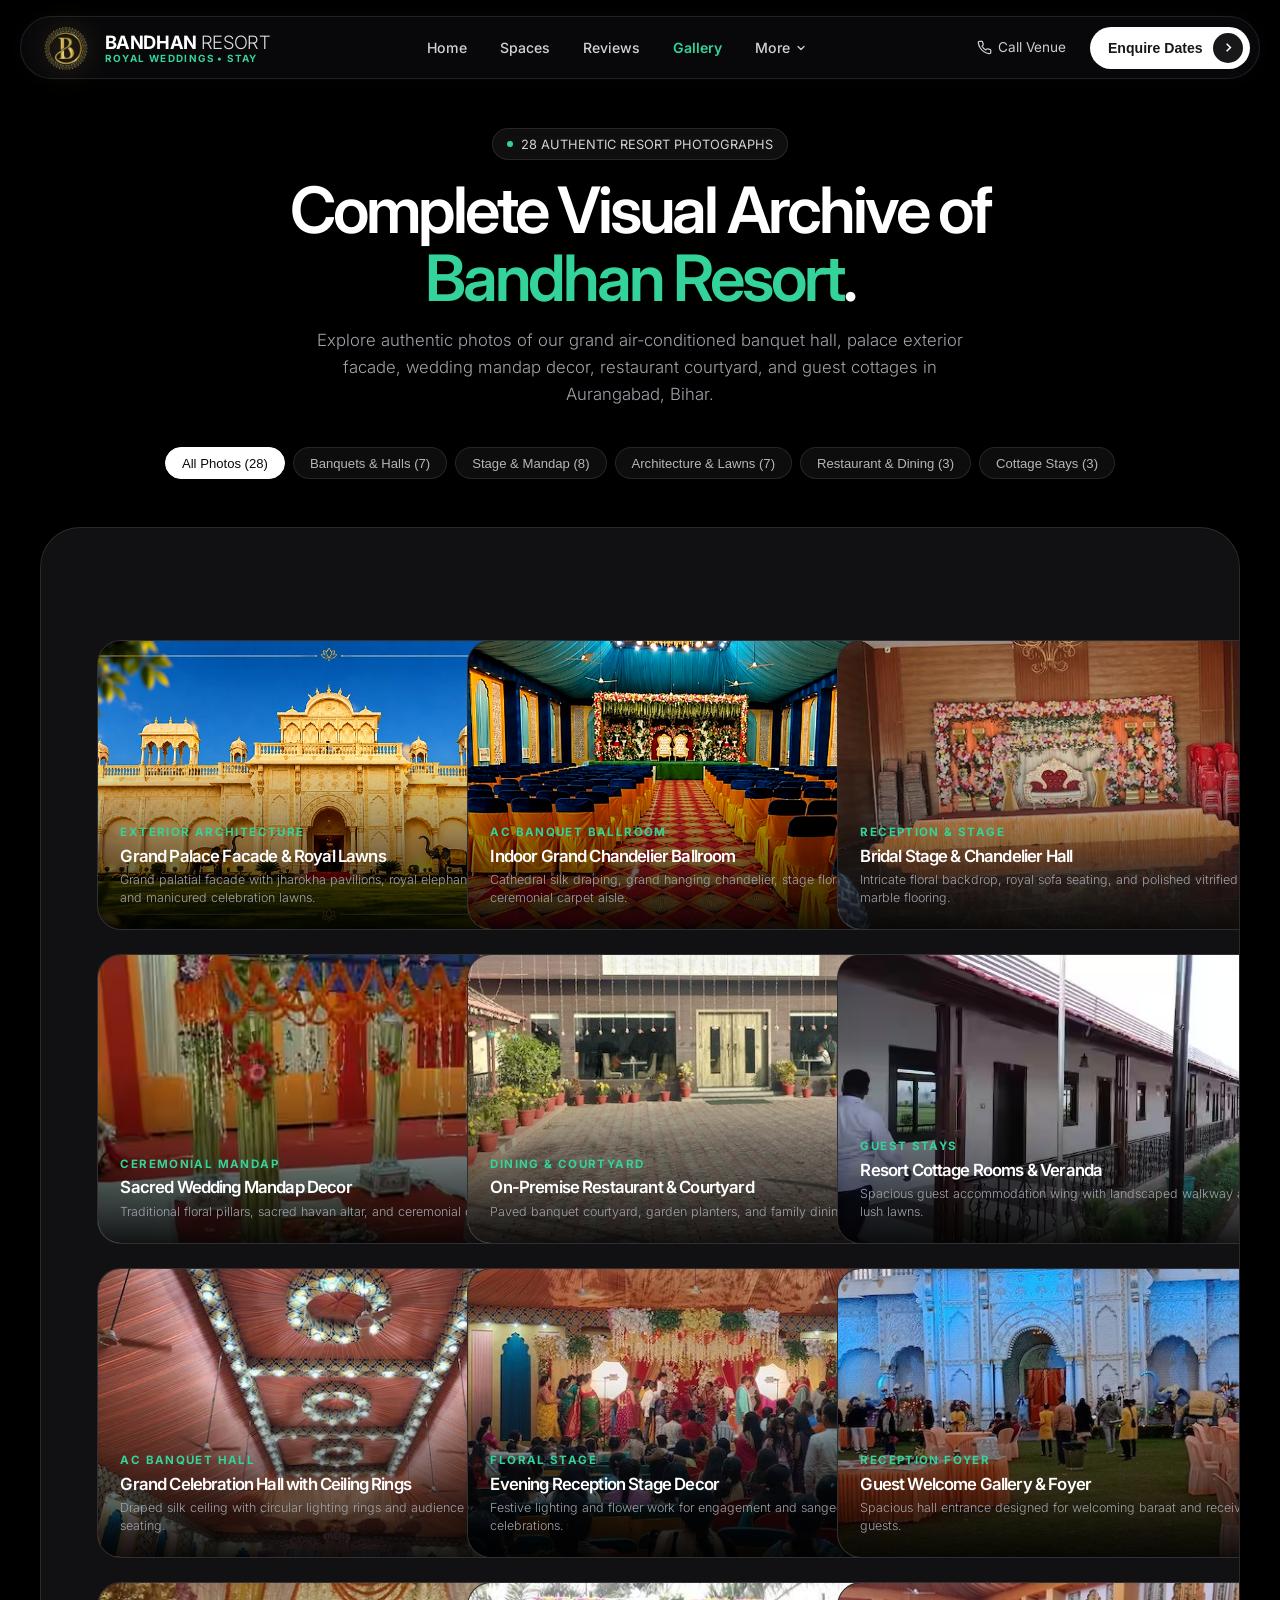
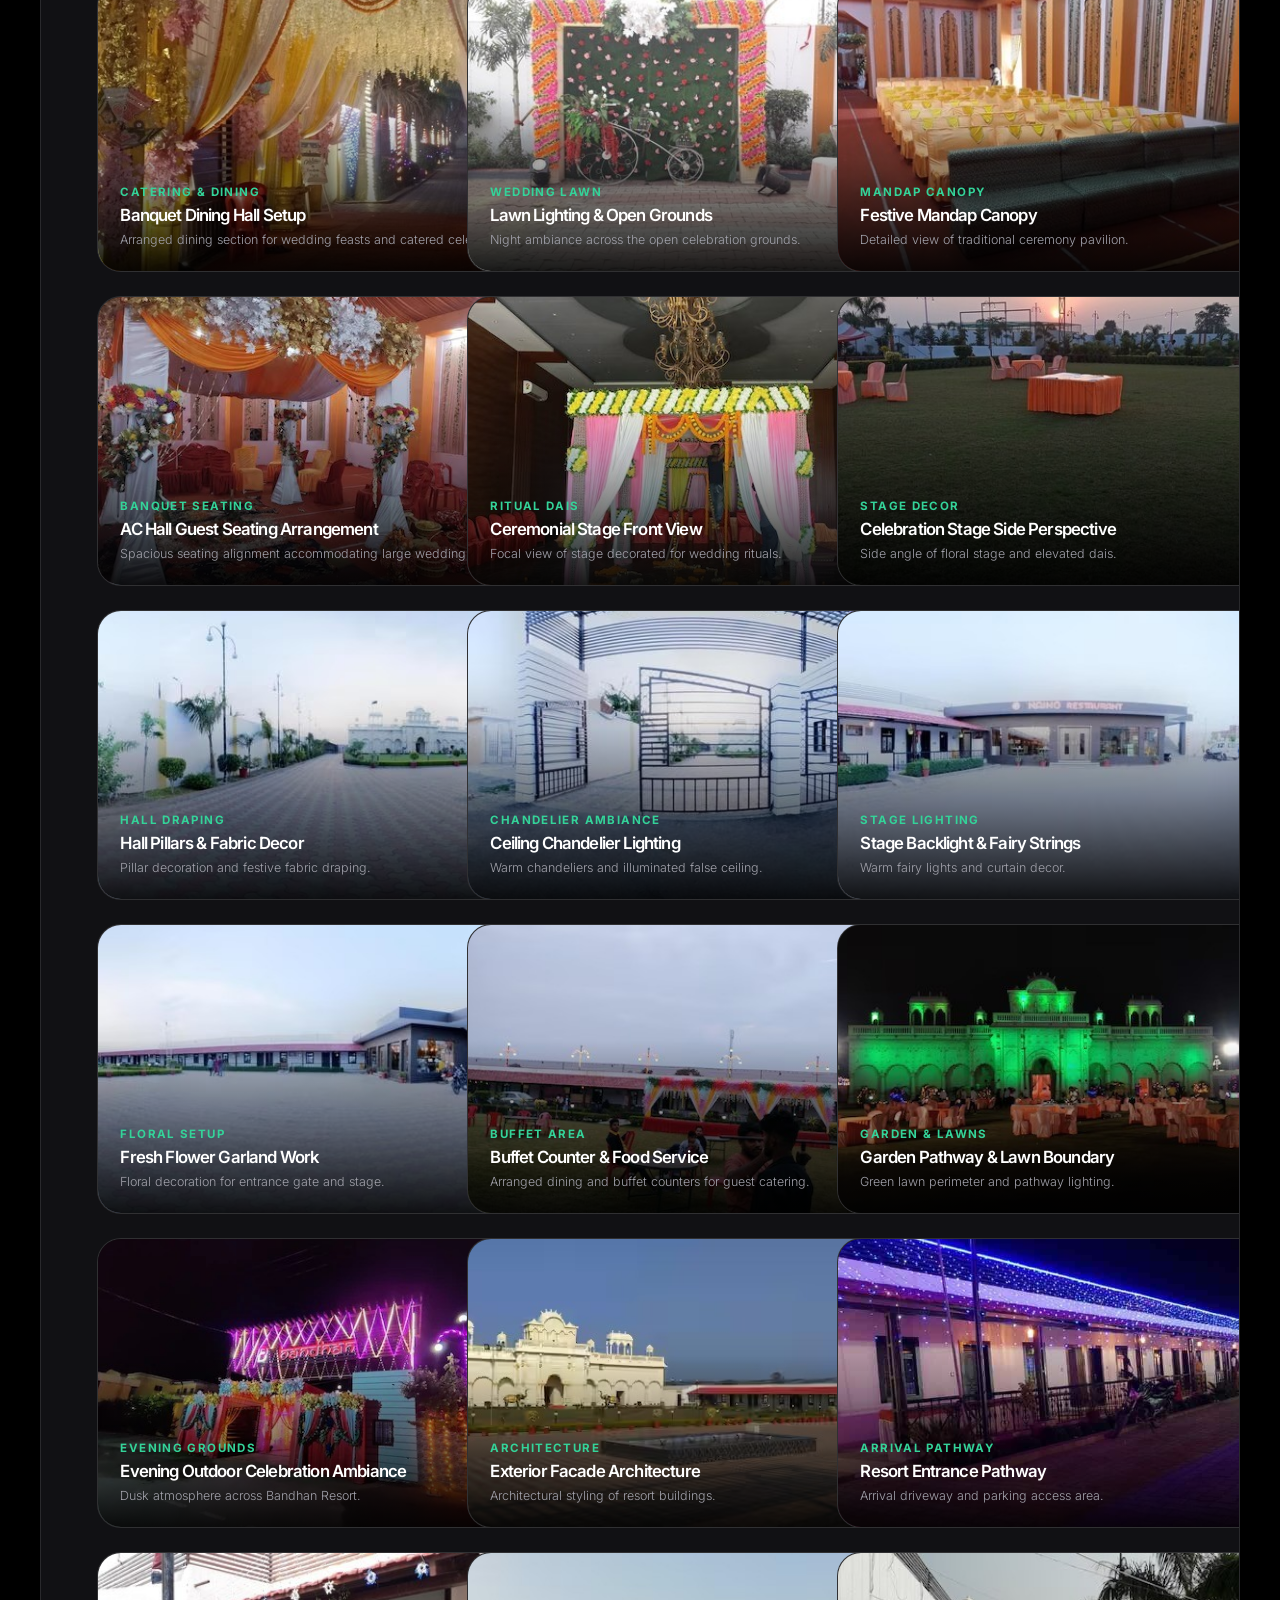
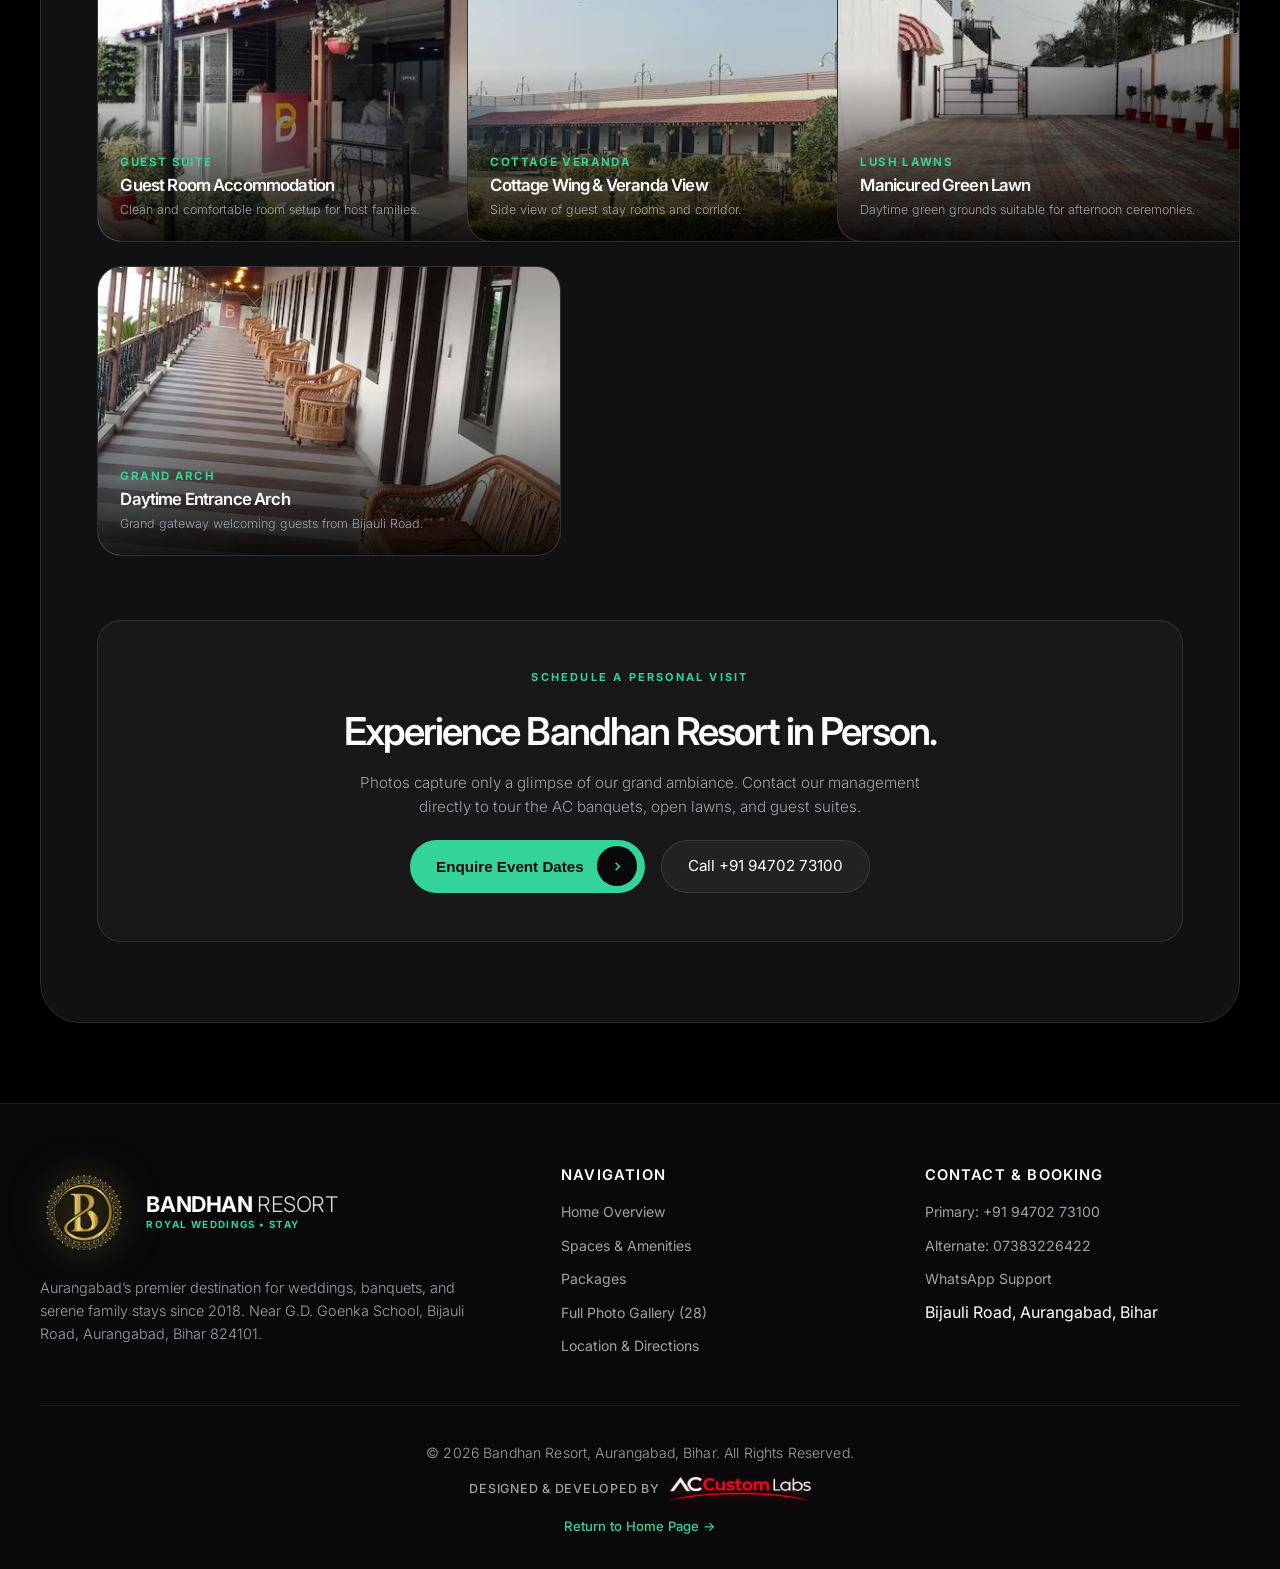
==== commit c2696460: "feat: add verified Google Maps reviews and rating section" ====
--- a/gallery.html
+++ b/gallery.html
@@ -175,6 +175,7 @@
       <ul class="nav-links">
         <li class="nav-item"><a href="index.html">Home</a></li>
         <li class="nav-item"><a href="index.html#spaces">Spaces</a></li>
+        <li class="nav-item"><a href="index.html#reviews">Reviews</a></li>
         <li class="nav-item"><a href="gallery.html" class="active" style="color: var(--color-emerald); font-weight: 600;">Gallery</a></li>
         <li class="nav-item nav-item-dropdown">
           <button class="nav-dropdown-trigger" type="button" aria-haspopup="true" aria-expanded="false">
@@ -228,6 +229,7 @@
       <li><a href="index.html#spaces" class="mobile-link">Spaces & Amenities <span>→</span></a></li>
       <li><a href="index.html#experience" class="mobile-link">Celebration Flow <span>→</span></a></li>
       <li><a href="index.html#packages" class="mobile-link">Packages <span>→</span></a></li>
+      <li><a href="index.html#reviews" class="mobile-link">Google Reviews (4.4★) <span>→</span></a></li>
       <li><a href="gallery.html" class="mobile-link" style="color: var(--color-emerald);">Full Photo Gallery (28 Photos) <span>→</span></a></li>
       <li><a href="index.html#location" class="mobile-link">Location & Directions <span>→</span></a></li>
     </ul>
--- a/styles.css
+++ b/styles.css
@@ -119,24 +119,13 @@
 }
 
 .text-label {
-  font-size: 10px;
+  font-size: 11px;
   font-weight: 700;
   letter-spacing: var(--tracking-label);
   text-transform: uppercase;
   color: var(--color-emerald);
-  display: inline-flex;
-  align-items: center;
-  gap: 0.5rem;
-}
-
-.text-label::before {
-  content: '';
   display: inline-block;
-  width: 6px;
-  height: 6px;
-  border-radius: 50%;
-  background: var(--color-emerald);
-  box-shadow: 0 0 10px var(--color-emerald);
+  margin-bottom: 0.35rem;
 }
 
 /* ==========================================================================
@@ -646,18 +635,19 @@
    Left typography block, Right vertical stack of glass stats cards.
    ========================================================================== */
 .hero-wrapper {
-  padding-top: 1.5rem;
-  padding-bottom: 2rem;
+  padding-top: 5.25rem;
+  padding-bottom: 2.5rem;
 }
 
 .hero-container {
-  height: 92vh;
-  min-height: 640px;
+  height: auto;
+  min-height: 680px;
   border-radius: var(--radius-wrapper);
   position: relative;
   overflow: hidden;
   display: flex;
   align-items: center;
+  padding: 3.5rem 0 3.5rem;
   border: var(--glass-border);
   box-shadow: 0 25px 60px rgba(0, 0, 0, 0.8);
   /* Bottom-heavy dark gradient */
@@ -670,8 +660,8 @@
   width: 100%;
   height: 100%;
   object-fit: cover;
-  object-position: center center;
-  opacity: 0.62;
+  object-position: center 38%;
+  opacity: 0.88;
   z-index: 1;
 }
 
@@ -679,13 +669,10 @@
   position: absolute;
   inset: 0;
   z-index: 2;
-  /* Gradient overlay from zinc-950/40 to zinc-950/90 */
-  background: linear-gradient(
-    180deg,
-    rgba(9, 9, 11, 0.40) 0%,
-    rgba(9, 9, 11, 0.65) 45%,
-    rgba(9, 9, 11, 0.92) 100%
-  );
+  /* Multi-directional subtle gradient: keeps 4K palace clearly visible while providing dark contrast for text */
+  background: 
+    linear-gradient(180deg, rgba(9, 9, 11, 0.25) 0%, rgba(9, 9, 11, 0.42) 40%, rgba(9, 9, 11, 0.94) 100%),
+    linear-gradient(90deg, rgba(9, 9, 11, 0.78) 0%, rgba(9, 9, 11, 0.38) 55%, rgba(9, 9, 11, 0.15) 100%);
 }
 
 /* Massive background watermark text (20vw, 3% opacity, blur filter) */
@@ -729,38 +716,17 @@
   display: flex;
   flex-direction: column;
   align-items: flex-start;
-  gap: 1.5rem;
-}
-
-.hero-badge-row {
-  display: flex;
-  align-items: center;
-  gap: 0.75rem;
-  flex-wrap: wrap;
-}
-
-.hero-badge {
-  display: inline-flex;
-  align-items: center;
-  gap: 0.5rem;
-  background: rgba(255, 255, 255, 0.08);
-  backdrop-filter: blur(10px);
-  -webkit-backdrop-filter: blur(10px);
-  border: var(--glass-border);
-  padding: 0.35rem 0.85rem;
-  border-radius: var(--radius-full);
-  font-size: 0.78rem;
-  font-weight: 500;
-  color: var(--color-white);
-  letter-spacing: 0.05em;
-}
-
-.hero-badge .badge-dot {
-  width: 6px;
-  height: 6px;
-  border-radius: 50%;
-  background: var(--color-emerald);
-  box-shadow: 0 0 8px var(--color-emerald);
+  gap: 1.25rem;
+}
+
+/* Clean, non-cylinder royal destination tag */
+.hero-heritage-tag {
+  font-size: 0.84rem;
+  font-weight: 600;
+  letter-spacing: 0.14em;
+  text-transform: uppercase;
+  color: var(--color-emerald);
+  margin-bottom: -0.25rem;
 }
 
 .hero-title {
@@ -984,7 +950,7 @@
   width: 100%;
   height: 100%;
   object-fit: cover;
-  object-position: center center;
+  object-position: center 28%;
   display: block;
   transition: opacity 250ms ease, transform 500ms cubic-bezier(0.16, 1, 0.3, 1);
 }
@@ -997,21 +963,19 @@
   position: absolute;
   top: 1rem;
   left: 1rem;
-  background: rgba(10, 10, 14, 0.82);
+  background: rgba(10, 10, 14, 0.88);
   backdrop-filter: blur(12px);
   -webkit-backdrop-filter: blur(12px);
-  border: var(--glass-border);
-  color: var(--color-white);
-  padding: 0.4rem 0.85rem;
-  border-radius: var(--radius-full);
+  border: 1px solid rgba(255, 255, 255, 0.12);
+  color: var(--color-white);
+  padding: 0.35rem 0.75rem;
+  border-radius: 6px;
   font-size: 0.76rem;
   font-weight: 600;
-  letter-spacing: 0.04em;
-  display: flex;
-  align-items: center;
-  gap: 0.5rem;
+  letter-spacing: 0.05em;
+  display: inline-block;
   z-index: 2;
-  box-shadow: 0 6px 18px rgba(0, 0, 0, 0.4);
+  box-shadow: 0 4px 15px rgba(0, 0, 0, 0.4);
 }
 
 /* Dedicated Metrics Card below image (NO OVERLAPPING!) */
@@ -1040,16 +1004,6 @@
   display: flex;
   align-items: center;
   gap: 0.5rem;
-}
-
-.analysis-status-pill {
-  font-size: 0.72rem;
-  background: var(--color-emerald-subtle);
-  color: var(--color-emerald);
-  border: 1px solid rgba(52, 211, 153, 0.3);
-  padding: 0.15rem 0.5rem;
-  border-radius: var(--radius-full);
-  font-weight: 600;
 }
 
 .analysis-metrics {
@@ -1766,6 +1720,402 @@
 }
 
 /* ==========================================================================
+   GOOGLE MAPS REVIEWS & RATINGS SECTION
+   Modern Glassmorphic Review Wall with Verified Google Maps Social Proof
+   ========================================================================== */
+.reviews-section {
+  padding: 5rem 0 3rem;
+  position: relative;
+}
+
+.reviews-wrapper {
+  background: rgba(24, 24, 27, 0.65);
+  backdrop-filter: blur(20px);
+  -webkit-backdrop-filter: blur(20px);
+  border: var(--glass-border);
+  border-radius: var(--radius-wrapper);
+  padding: 3.5rem 1.75rem;
+  box-shadow: 0 25px 60px rgba(0, 0, 0, 0.35);
+  position: relative;
+  overflow: hidden;
+}
+
+@media (min-width: 768px) {
+  .reviews-wrapper {
+    padding: 4.5rem 3.5rem;
+  }
+}
+
+.reviews-wrapper::before {
+  content: '';
+  position: absolute;
+  top: -120px;
+  right: -120px;
+  width: 380px;
+  height: 380px;
+  border-radius: 50%;
+  background: radial-gradient(circle, rgba(52, 211, 153, 0.12) 0%, transparent 70%);
+  pointer-events: none;
+  z-index: 0;
+}
+
+.reviews-header-block {
+  display: flex;
+  flex-direction: column;
+  gap: 2rem;
+  position: relative;
+  z-index: 1;
+  margin-bottom: 2rem;
+}
+
+@media (min-width: 992px) {
+  .reviews-header-block {
+    flex-direction: row;
+    justify-content: space-between;
+    align-items: flex-end;
+  }
+}
+
+.reviews-header-left {
+  max-width: 620px;
+}
+
+.google-badge-inline {
+  display: inline-flex;
+  align-items: center;
+  gap: 0.6rem;
+  background: rgba(255, 255, 255, 0.06);
+  border: 1px solid rgba(255, 255, 255, 0.12);
+  padding: 0.4rem 0.9rem;
+  border-radius: var(--radius-full);
+  font-size: 0.76rem;
+  font-weight: 700;
+  letter-spacing: 0.08em;
+  color: var(--color-zinc-200);
+  margin-bottom: 1rem;
+}
+
+.reviews-main-title {
+  font-size: clamp(2rem, 3.5vw, 3rem);
+  font-weight: 700;
+  line-height: 1.15;
+  color: var(--color-white);
+  letter-spacing: -0.03em;
+  margin-bottom: 0.85rem;
+}
+
+.reviews-subtitle {
+  color: var(--color-zinc-400);
+  font-size: 1.02rem;
+  line-height: 1.6;
+}
+
+/* Google Rating Aggregate Summary Card */
+.google-rating-summary-card {
+  background: rgba(10, 10, 14, 0.8);
+  border: 1px solid rgba(255, 255, 255, 0.12);
+  border-radius: var(--radius-card);
+  padding: 1.5rem 1.75rem;
+  display: flex;
+  flex-direction: column;
+  gap: 1.25rem;
+  min-width: 280px;
+  box-shadow: 0 15px 35px rgba(0, 0, 0, 0.25);
+}
+
+.rating-number-group {
+  display: flex;
+  align-items: center;
+  gap: 1.2rem;
+}
+
+.rating-big-val {
+  font-size: 3rem;
+  font-weight: 800;
+  color: var(--color-white);
+  line-height: 1;
+  letter-spacing: -0.04em;
+}
+
+.rating-stars-column {
+  display: flex;
+  flex-direction: column;
+  gap: 0.35rem;
+}
+
+.google-stars-row {
+  display: flex;
+  align-items: center;
+  gap: 0.2rem;
+  color: #FBBC04;
+}
+
+.google-star-icon {
+  width: 18px;
+  height: 18px;
+  fill: #FBBC04;
+}
+
+.rating-count-label {
+  font-size: 0.82rem;
+  color: var(--color-zinc-400);
+}
+
+.btn-google-review {
+  display: inline-flex;
+  align-items: center;
+  justify-content: center;
+  gap: 0.5rem;
+  background: rgba(255, 255, 255, 0.08);
+  border: 1px solid rgba(255, 255, 255, 0.15);
+  color: var(--color-white);
+  padding: 0.55rem 1rem;
+  border-radius: 8px;
+  font-size: 0.82rem;
+  font-weight: 600;
+  text-decoration: none;
+  transition: all 200ms ease;
+}
+
+.btn-google-review:hover {
+  background: rgba(255, 255, 255, 0.15);
+  border-color: rgba(255, 255, 255, 0.28);
+  color: var(--color-emerald);
+  transform: translateY(-2px);
+}
+
+/* Review Highlight Chips */
+.review-highlights-chips {
+  display: flex;
+  flex-wrap: wrap;
+  gap: 0.6rem;
+  margin-bottom: 2.5rem;
+  position: relative;
+  z-index: 1;
+}
+
+.review-chip {
+  background: rgba(255, 255, 255, 0.04);
+  border: 1px solid rgba(255, 255, 255, 0.08);
+  color: var(--color-zinc-300);
+  font-size: 0.8rem;
+  padding: 0.35rem 0.85rem;
+  border-radius: var(--radius-full);
+  display: inline-flex;
+  align-items: center;
+  transition: border-color 200ms ease, background 200ms ease;
+}
+
+.review-chip:hover {
+  background: rgba(52, 211, 153, 0.08);
+  border-color: rgba(52, 211, 153, 0.3);
+  color: var(--color-white);
+}
+
+/* Reviews Cards Grid (Responsive 3-col on desktop, 2-col on tablet, 1-col on mobile) */
+.reviews-cards-grid {
+  display: grid;
+  grid-template-columns: 1fr;
+  gap: 1.5rem;
+  position: relative;
+  z-index: 1;
+  margin-bottom: 2.5rem;
+}
+
+@media (min-width: 680px) {
+  .reviews-cards-grid {
+    grid-template-columns: repeat(2, 1fr);
+  }
+}
+
+@media (min-width: 1100px) {
+  .reviews-cards-grid {
+    grid-template-columns: repeat(3, 1fr);
+  }
+}
+
+/* Individual Review Card */
+.review-card {
+  background: rgba(18, 18, 22, 0.7);
+  border: 1px solid rgba(255, 255, 255, 0.08);
+  border-radius: var(--radius-card);
+  padding: 1.6rem;
+  display: flex;
+  flex-direction: column;
+  justify-content: space-between;
+  transition: transform var(--transition-hover), border-color var(--transition-hover), box-shadow var(--transition-hover);
+  position: relative;
+}
+
+.review-card:hover {
+  transform: translateY(-6px);
+  border-color: rgba(52, 211, 153, 0.35);
+  box-shadow: 0 15px 35px rgba(0, 0, 0, 0.35);
+}
+
+.review-card-top {
+  display: flex;
+  flex-direction: column;
+  gap: 0.85rem;
+}
+
+.review-card-header {
+  display: flex;
+  align-items: center;
+  justify-content: space-between;
+  gap: 0.75rem;
+}
+
+.reviewer-profile-group {
+  display: flex;
+  align-items: center;
+  gap: 0.85rem;
+}
+
+.reviewer-avatar {
+  width: 44px;
+  height: 44px;
+  border-radius: 50%;
+  display: flex;
+  align-items: center;
+  justify-content: center;
+  font-weight: 700;
+  font-size: 0.95rem;
+  color: var(--color-white);
+  flex-shrink: 0;
+  box-shadow: 0 4px 10px rgba(0, 0, 0, 0.2);
+}
+
+.avatar-blue { background: linear-gradient(135deg, #3b82f6, #1d4ed8); }
+.avatar-emerald { background: linear-gradient(135deg, #10b981, #047857); }
+.avatar-purple { background: linear-gradient(135deg, #8b5cf6, #6d28d9); }
+.avatar-amber { background: linear-gradient(135deg, #f59e0b, #b45309); }
+.avatar-rose { background: linear-gradient(135deg, #f43f5e, #be123c); }
+.avatar-teal { background: linear-gradient(135deg, #14b8a6, #0f766e); }
+
+.reviewer-meta {
+  display: flex;
+  flex-direction: column;
+}
+
+.reviewer-name {
+  font-size: 0.98rem;
+  font-weight: 600;
+  color: var(--color-white);
+  line-height: 1.25;
+}
+
+.reviewer-badge {
+  font-size: 0.74rem;
+  color: var(--color-zinc-400);
+  margin-top: 2px;
+}
+
+.google-icon-small {
+  width: 18px;
+  height: 18px;
+  flex-shrink: 0;
+  opacity: 0.9;
+}
+
+.review-rating-row {
+  display: flex;
+  align-items: center;
+  justify-content: space-between;
+  gap: 0.5rem;
+}
+
+.review-stars-wrap {
+  display: flex;
+  gap: 0.18rem;
+  color: #FBBC04;
+}
+
+.review-stars-wrap svg {
+  width: 15px;
+  height: 15px;
+  fill: #FBBC04;
+}
+
+.review-time-stamp {
+  font-size: 0.74rem;
+  color: var(--color-zinc-500);
+}
+
+.review-event-pill {
+  display: inline-block;
+  align-self: flex-start;
+  font-size: 0.72rem;
+  font-weight: 600;
+  color: var(--color-emerald);
+  background: rgba(52, 211, 153, 0.08);
+  border: 1px solid rgba(52, 211, 153, 0.2);
+  padding: 0.2rem 0.6rem;
+  border-radius: 4px;
+}
+
+.review-body-text {
+  font-size: 0.88rem;
+  line-height: 1.6;
+  color: var(--color-zinc-300);
+  margin: 0.5rem 0 1rem;
+}
+
+.review-card-footer {
+  display: flex;
+  align-items: center;
+  justify-content: space-between;
+  padding-top: 0.75rem;
+  border-top: 1px solid rgba(255, 255, 255, 0.06);
+  font-size: 0.74rem;
+  color: var(--color-zinc-400);
+}
+
+.verified-source-tag {
+  display: inline-flex;
+  align-items: center;
+  gap: 0.35rem;
+  color: var(--color-zinc-400);
+}
+
+.verified-source-tag svg {
+  color: #34A853;
+}
+
+/* Reviews Bottom Action Bar */
+.reviews-bottom-action {
+  background: rgba(255, 255, 255, 0.03);
+  border: 1px solid rgba(255, 255, 255, 0.08);
+  border-radius: var(--radius-card);
+  padding: 1.75rem 2rem;
+  display: flex;
+  flex-direction: column;
+  gap: 1.25rem;
+  position: relative;
+  z-index: 1;
+}
+
+@media (min-width: 768px) {
+  .reviews-bottom-action {
+    flex-direction: row;
+    align-items: center;
+    justify-content: space-between;
+  }
+}
+
+.reviews-bottom-text h4 {
+  font-size: 1.2rem;
+  font-weight: 700;
+  color: var(--color-white);
+  margin-bottom: 0.3rem;
+}
+
+.reviews-bottom-text p {
+  font-size: 0.88rem;
+  color: var(--color-zinc-400);
+}
+
+/* ==========================================================================
    LOCATION & DIRECTIONS SECTION
    Verified Address: Near G.D. Goenka School, Bijauli Road, Aurangabad, Bihar 824101
    ========================================================================== */
@@ -1996,10 +2346,10 @@
 }
 
 .footer-logo-img {
-  width: 68px;
-  height: 68px;
+  width: 88px;
+  height: 88px;
   object-fit: contain;
-  filter: drop-shadow(0 0 16px rgba(212, 175, 55, 0.45));
+  filter: drop-shadow(0 0 20px rgba(212, 175, 55, 0.5));
   transition: transform var(--transition-hover);
   flex-shrink: 0;
 }
@@ -2051,7 +2401,7 @@
   align-items: center;
   justify-content: center;
   text-align: center;
-  gap: 1.1rem;
+  gap: 0.75rem;
 }
 
 .copyright-line {
@@ -2062,22 +2412,22 @@
   letter-spacing: 0.01em;
 }
 
+/* Clean credit line without any cylinder or border wrapper */
 .developer-credit-bar {
   display: inline-flex;
   align-items: center;
   justify-content: center;
-  gap: 0.85rem;
-  padding: 0.45rem 1.4rem;
-  background: rgba(255, 255, 255, 0.03);
-  border: 1px solid rgba(255, 255, 255, 0.08);
-  border-radius: var(--radius-full);
-  transition: background var(--transition-fast), border-color var(--transition-fast), transform var(--transition-fast);
+  gap: 0.65rem;
+  padding: 0;
+  background: transparent;
+  border: none;
+  border-radius: 0;
 }
 
 .developer-credit-bar:hover {
-  background: rgba(255, 255, 255, 0.06);
-  border-color: rgba(255, 255, 255, 0.16);
-  transform: translateY(-2px);
+  background: transparent;
+  border-color: transparent;
+  transform: none;
 }
 
 .developer-credit-text {
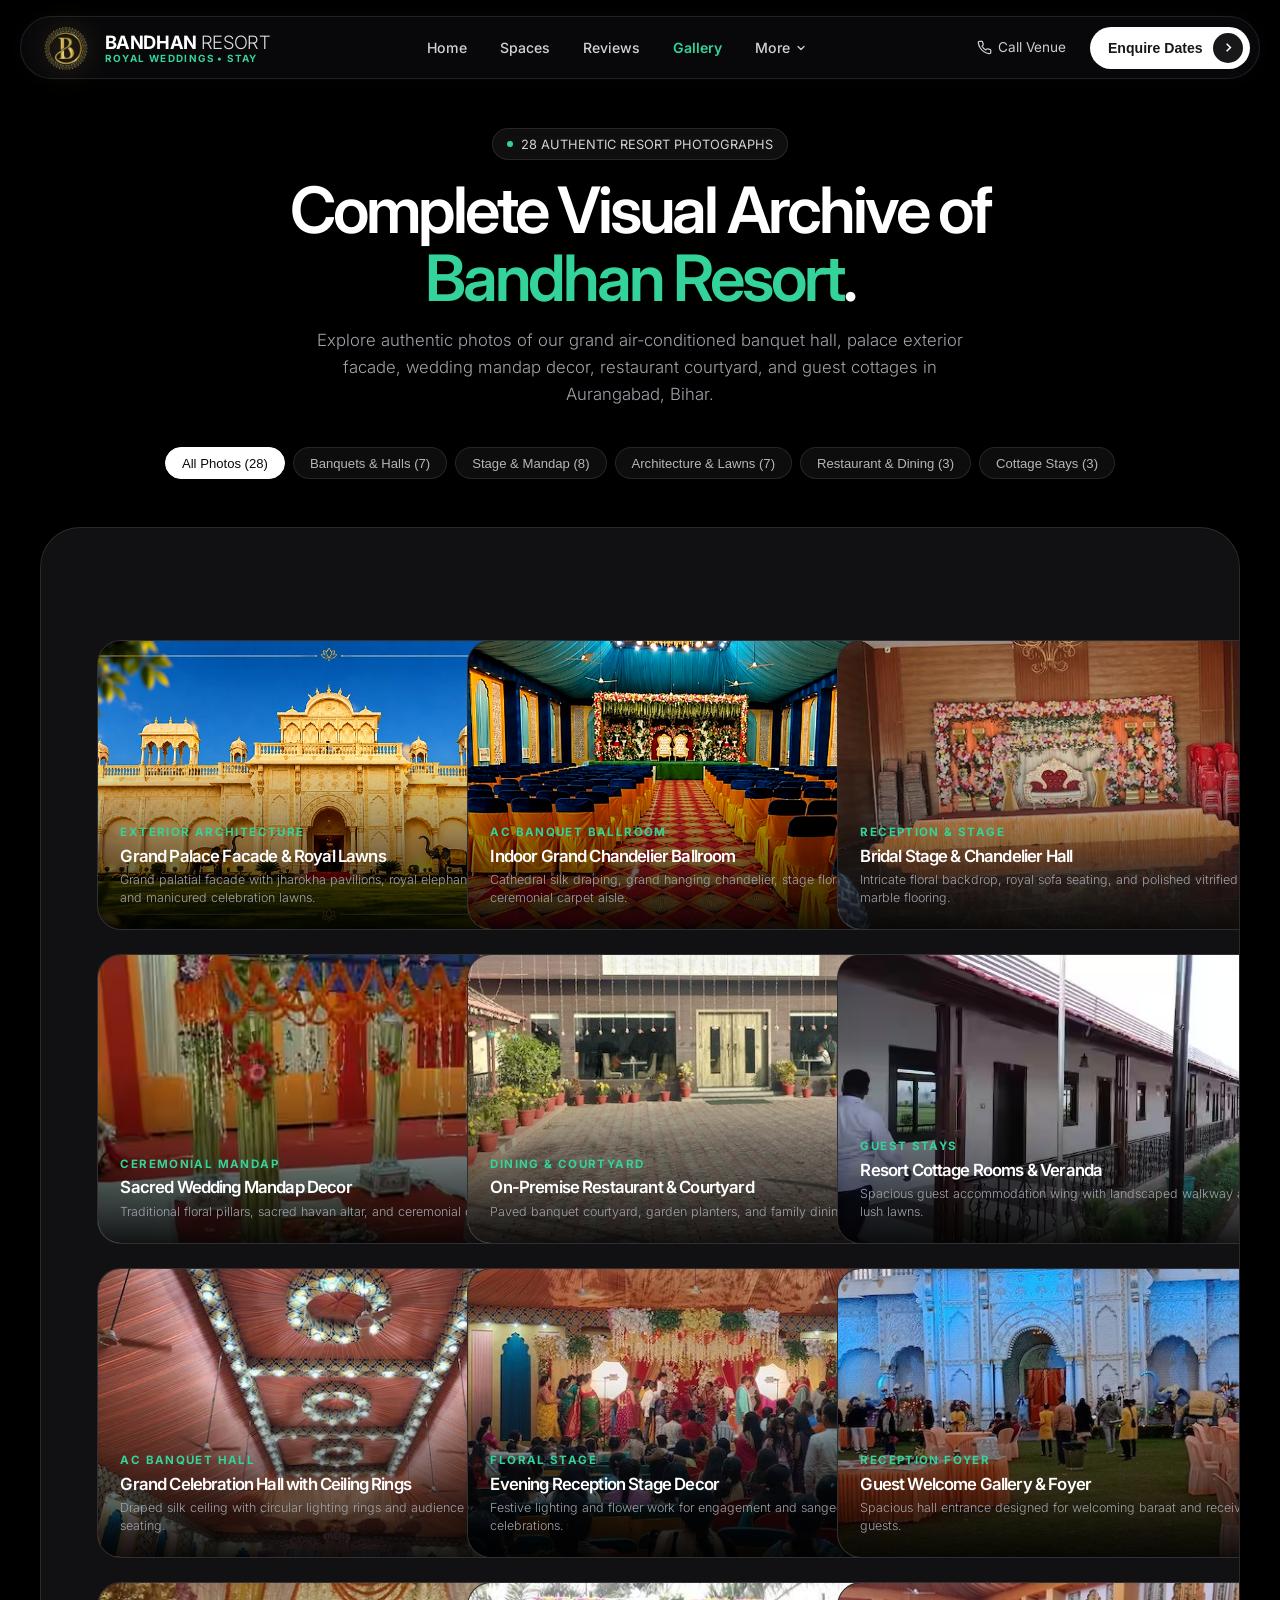
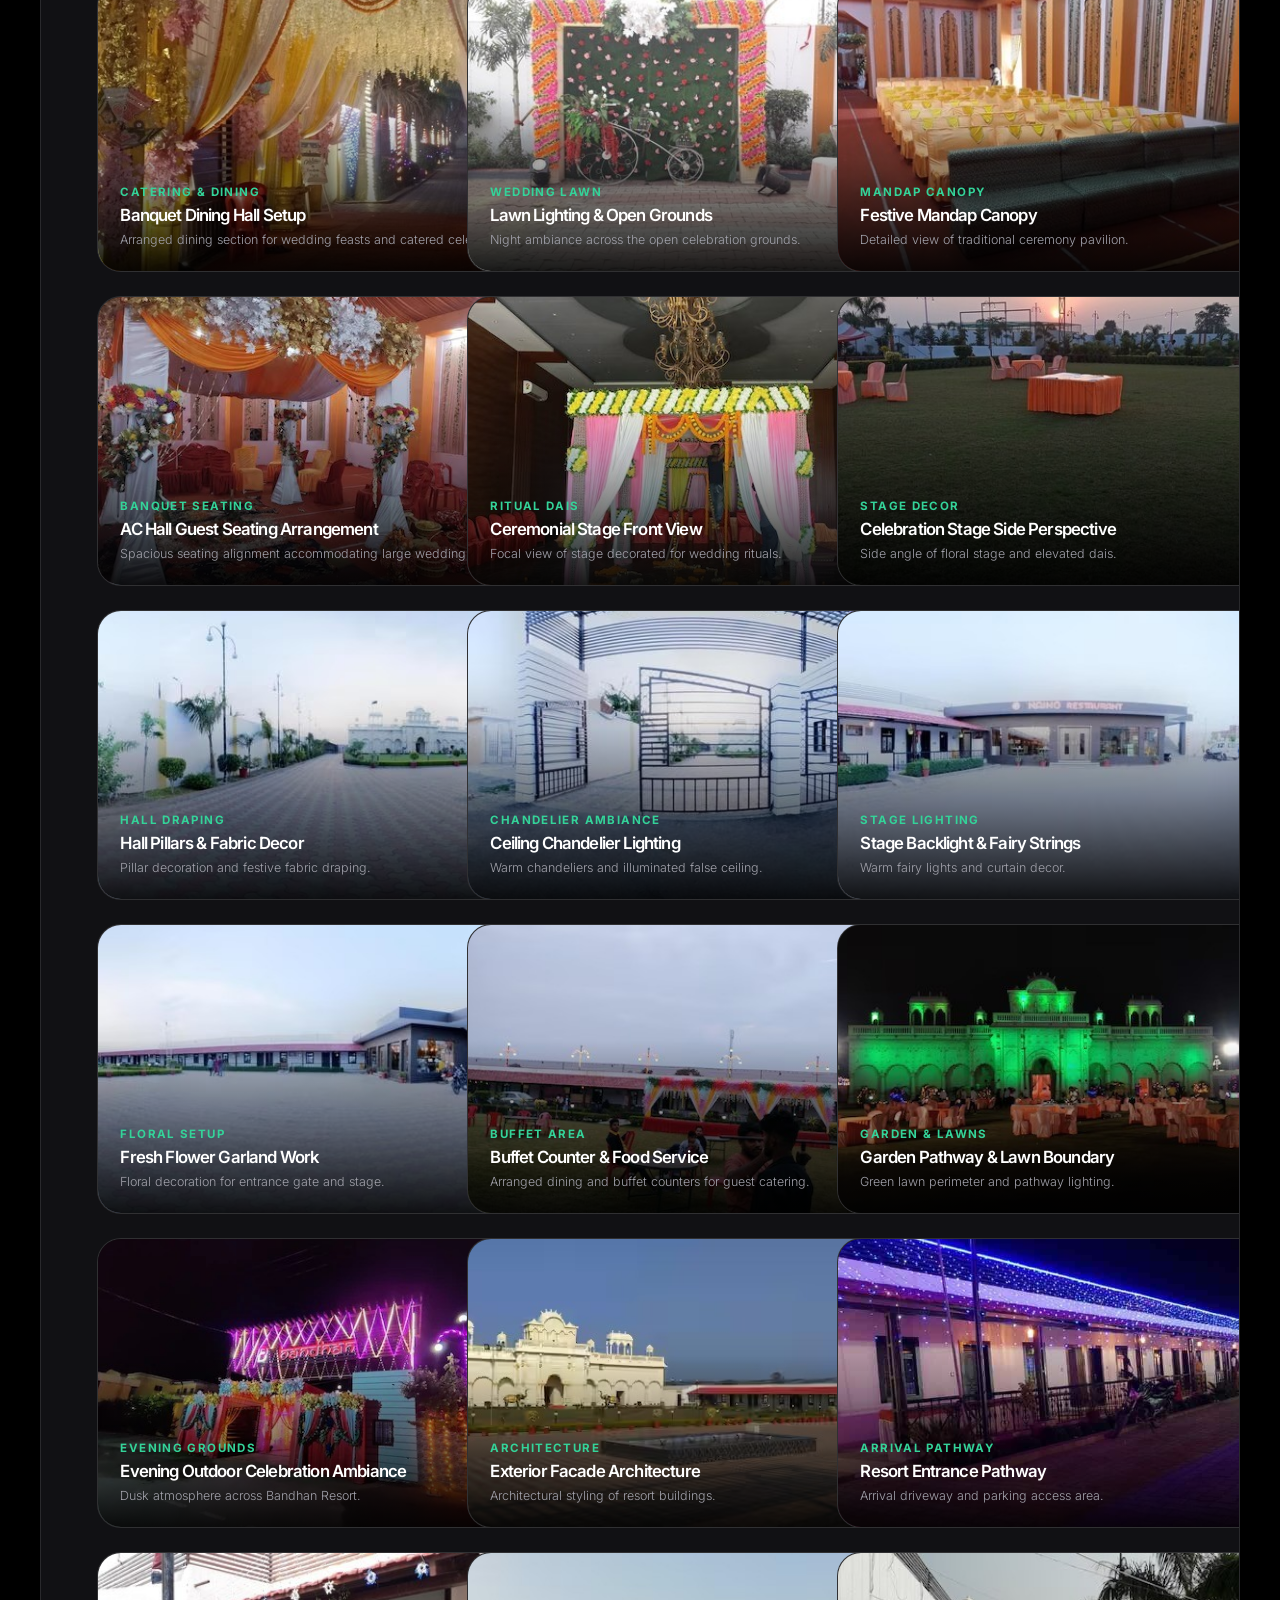
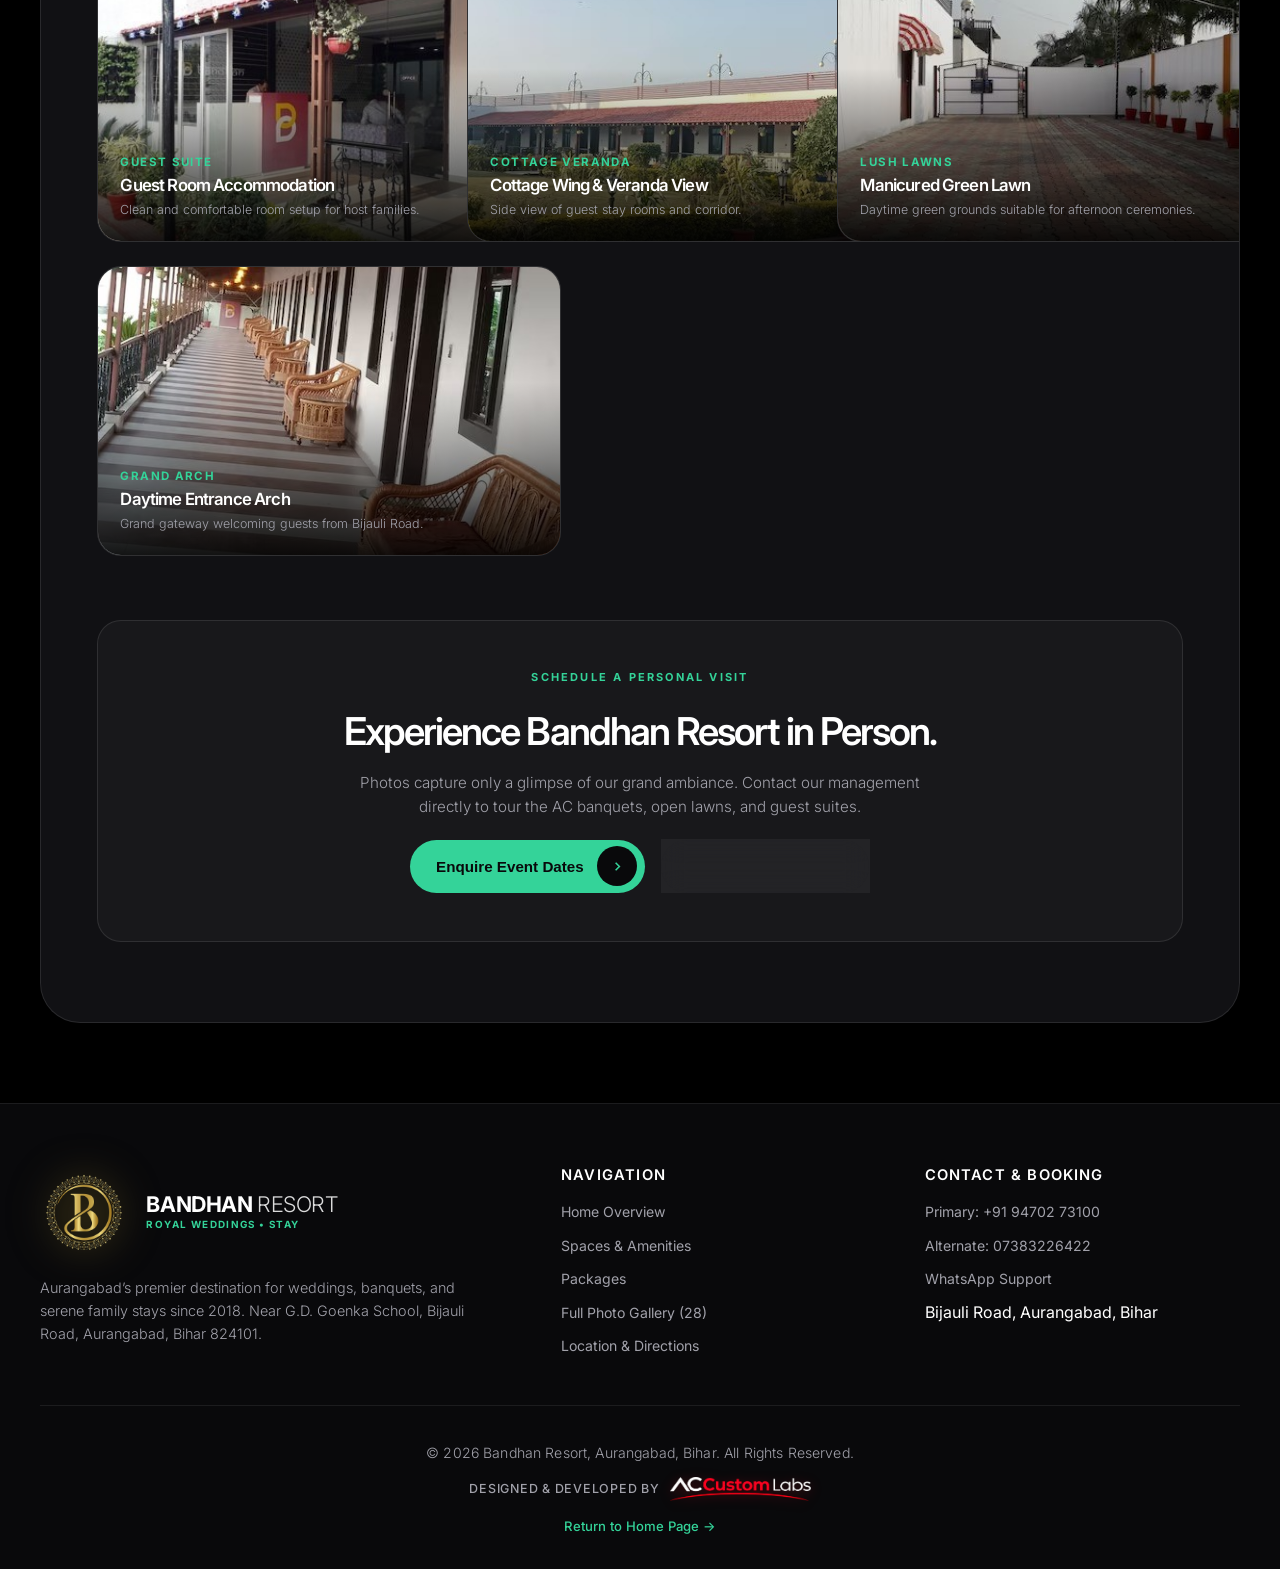
==== commit 75538d96: "fix: update ACCustomLabs logo link in footer to https://accustomlabs.vercel.app" ====
--- a/gallery.html
+++ b/gallery.html
@@ -431,7 +431,7 @@
         </p>
         <div class="developer-credit-bar">
           <span class="developer-credit-text">Designed &amp; Developed by</span>
-          <a href="#" class="developer-logo-link" title="AC Custom Labs" aria-label="AC Custom Labs">
+          <a href="https://accustomlabs.vercel.app" target="_blank" rel="noopener noreferrer" class="developer-logo-link" title="AC Custom Labs" aria-label="AC Custom Labs">
             <img src="assets/images/ac-custom-labs-logo.png" alt="AC Custom Labs" class="ac-custom-labs-img">
           </a>
         </div>
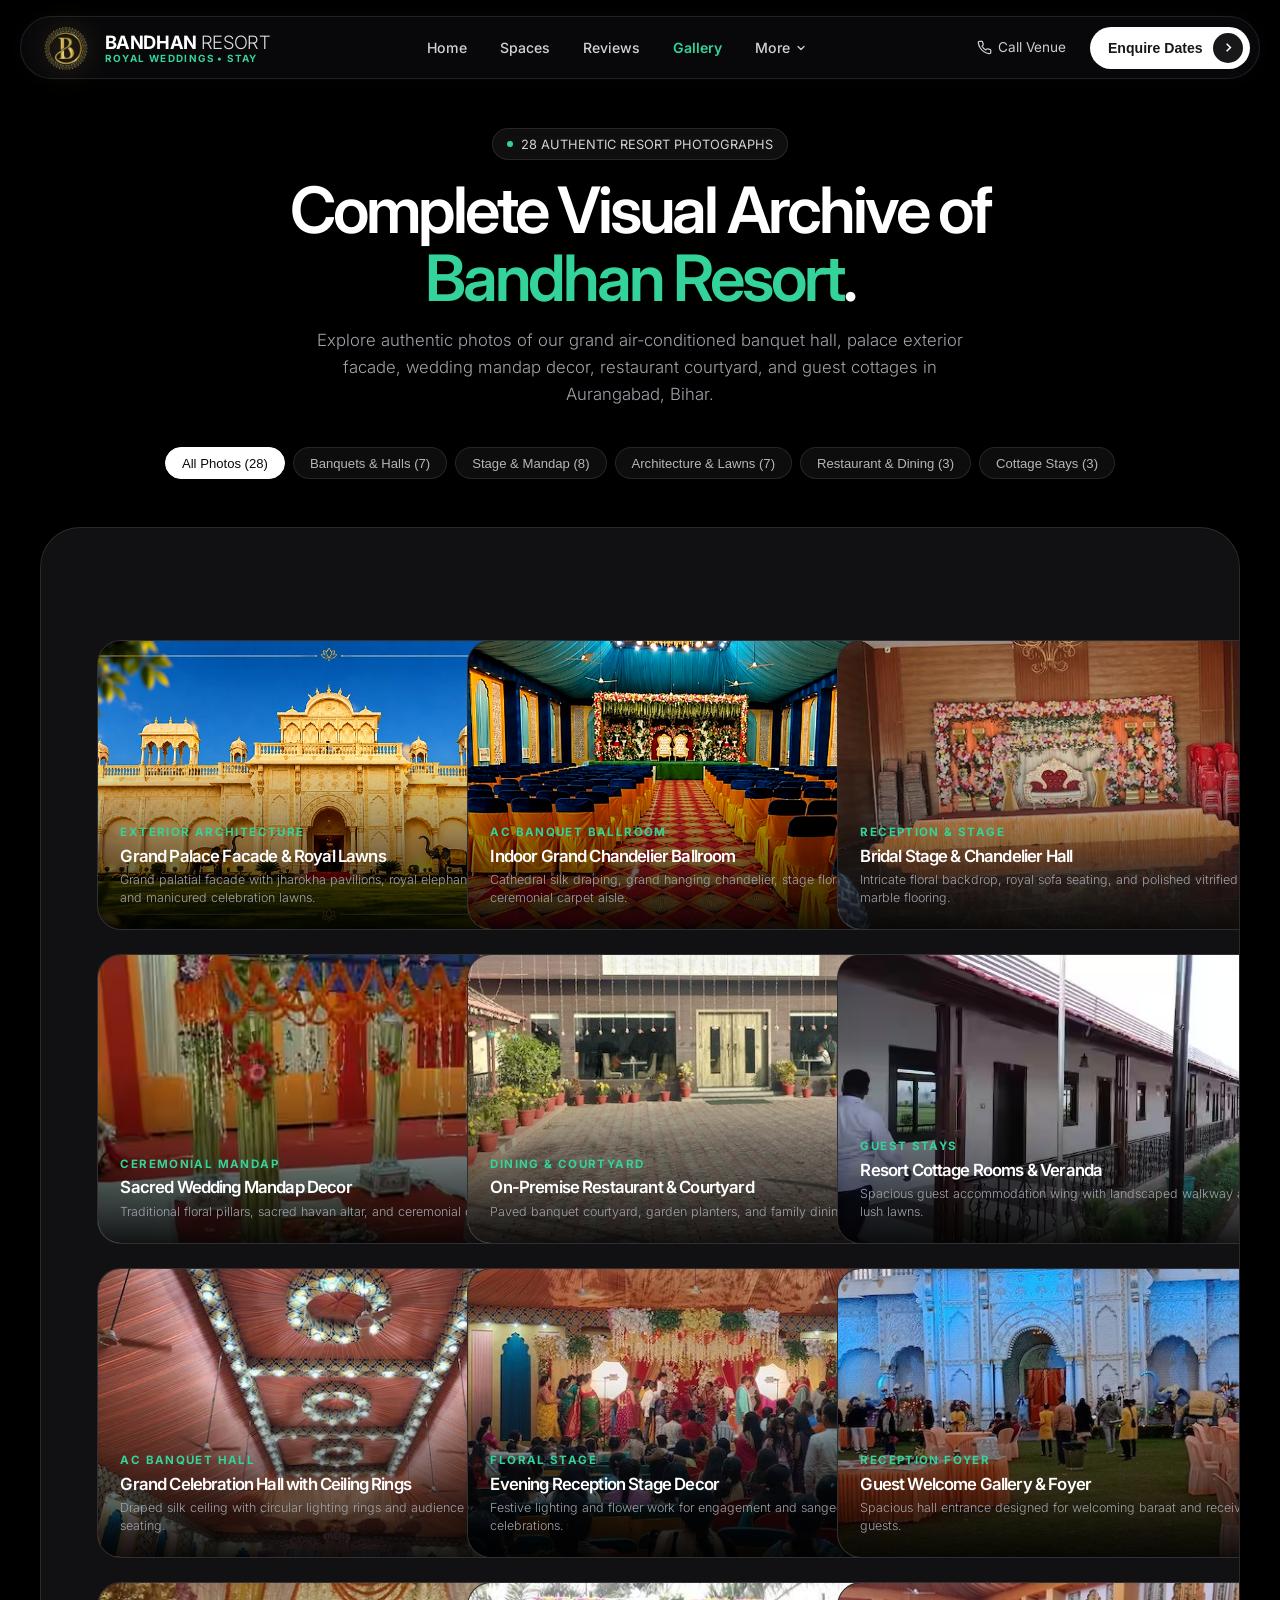
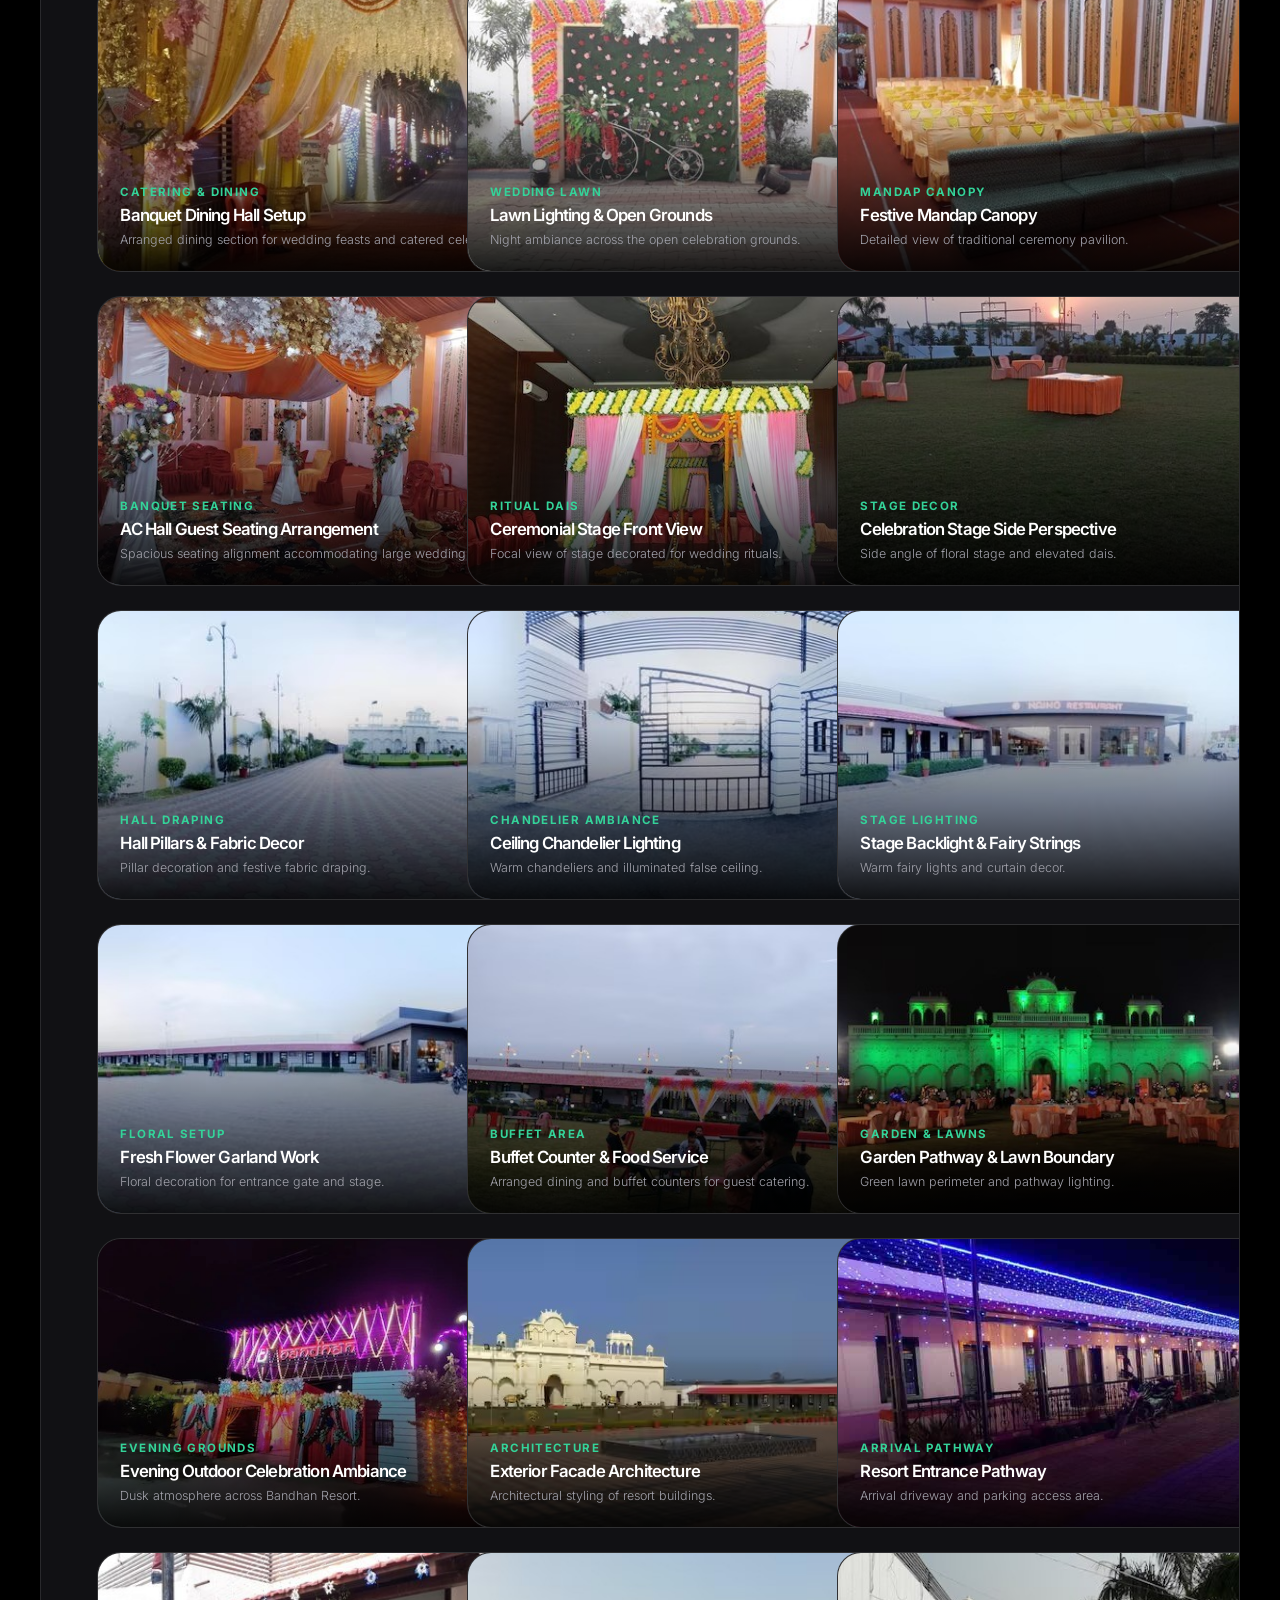
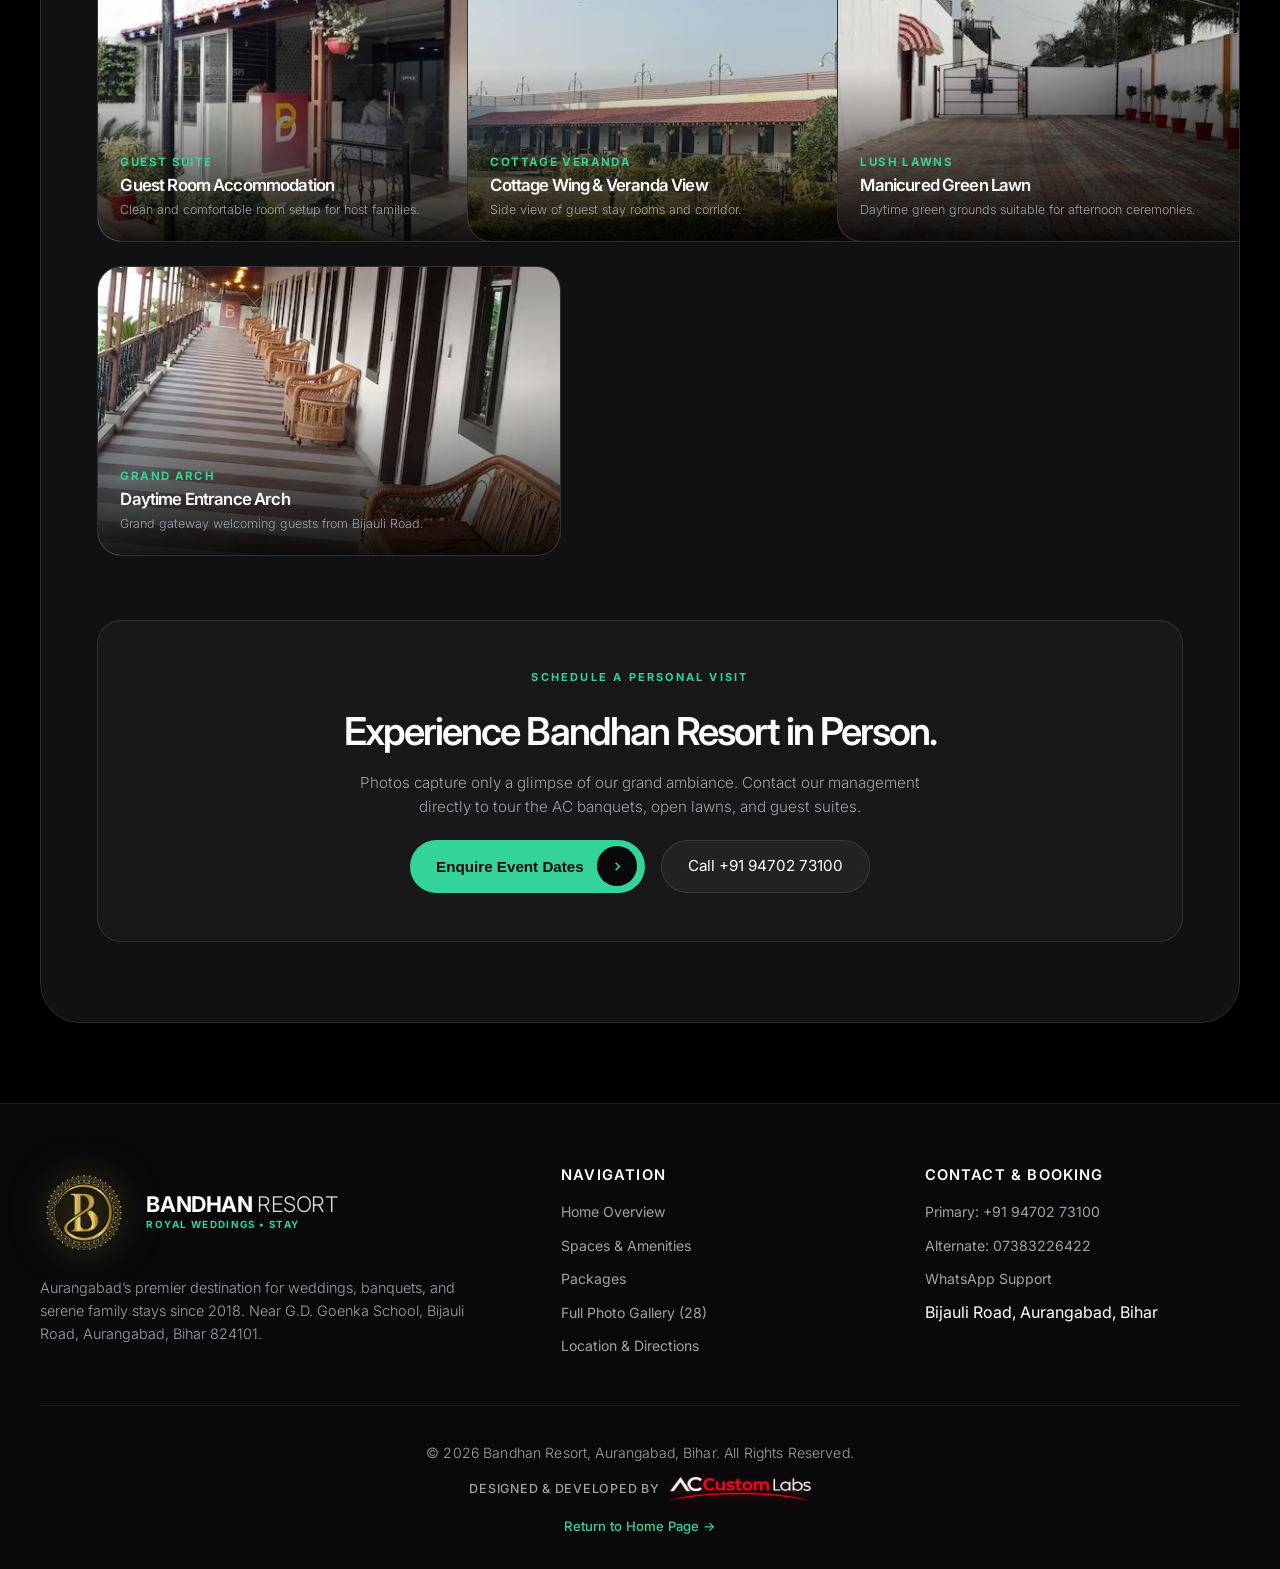
==== commit b4063fc4: "fix(mobile): optimize layout and typography to prevent horizontal overflow on smartphones" ====
--- a/gallery.html
+++ b/gallery.html
@@ -147,14 +147,23 @@
 
     @media (max-width: 640px) {
       .gallery-hero {
-        padding-top: 5.5rem;
-        padding-bottom: 1.5rem;
+        padding-top: 5.25rem;
+        padding-bottom: 1.25rem;
+      }
+      .gallery-hero h1 {
+        font-size: clamp(1.85rem, 6.5vw, 2.65rem);
+        word-break: break-word;
+      }
+      .gallery-page-grid {
+        gap: 1rem;
+        margin-top: 1.25rem;
       }
       .photo-card {
-        height: 250px;
+        height: 240px;
+        border-radius: 1rem;
       }
       .photo-card-overlay {
-        padding: 1rem;
+        padding: 1rem 0.85rem;
       }
     }
   </style>
--- a/styles.css
+++ b/styles.css
@@ -76,6 +76,9 @@
   scroll-behavior: smooth;
   -webkit-font-smoothing: antialiased;
   -moz-osx-font-smoothing: grayscale;
+  overflow-x: hidden;
+  width: 100%;
+  max-width: 100vw;
 }
 
 body {
@@ -84,7 +87,14 @@
   min-height: 100vh;
   position: relative;
   overflow-x: hidden;
+  width: 100%;
+  max-width: 100vw;
   line-height: 1.5;
+}
+
+/* Universal media safety: prevent oversized media from expanding mobile screens */
+img, video, canvas, iframe {
+  max-width: 100%;
 }
 
 /* Noise Grain SVG Overlay disabled per user request */
@@ -96,7 +106,15 @@
 .site-container {
   max-width: 1600px;
   margin: 0 auto;
-  padding: 0 1.5rem;
+  padding: 0 1rem;
+  width: 100%;
+  box-sizing: border-box;
+}
+
+@media (min-width: 480px) {
+  .site-container {
+    padding: 0 1.25rem;
+  }
 }
 
 @media (min-width: 768px) {
@@ -730,11 +748,13 @@
 }
 
 .hero-title {
-  font-size: clamp(2.5rem, 5.5vw, 5rem);
+  font-size: clamp(2rem, 5.5vw, 5rem);
   font-weight: 700;
   letter-spacing: -0.05em;
   line-height: 1.04;
   color: var(--color-white);
+  word-break: break-word;
+  overflow-wrap: break-word;
 }
 
 .hero-title .title-highlight {
@@ -744,10 +764,13 @@
 }
 
 .hero-subtitle {
-  font-size: clamp(1rem, 1.2vw, 1.2rem);
+  font-size: clamp(0.95rem, 1.2vw, 1.2rem);
   color: var(--color-zinc-400);
   font-weight: 300;
   max-width: 640px;
+  word-break: break-word;
+  overflow-wrap: break-word;
+}
   line-height: 1.6;
 }
 
@@ -2600,12 +2623,12 @@
   display: flex;
   align-items: center;
   justify-content: space-between;
-  margin-bottom: 2rem;
+  margin-bottom: 1.5rem;
 }
 
 .mobile-drawer-close {
-  width: 42px;
-  height: 42px;
+  width: 40px;
+  height: 40px;
   border-radius: 50%;
   background: rgba(255, 255, 255, 0.1);
   border: var(--glass-border);
@@ -2615,52 +2638,95 @@
   align-items: center;
   justify-content: center;
   cursor: pointer;
+  flex-shrink: 0;
 }
 
 @media (max-width: 768px) {
   .mobile-nav-drawer {
-    padding: 2rem 1.5rem 3rem;
+    padding: 1.5rem 1.25rem 2.5rem;
     overflow-y: auto;
+    -webkit-overflow-scrolling: touch;
+    z-index: 2000;
+  }
+
+  .mobile-nav-links {
+    gap: 0.85rem;
   }
 
   .mobile-nav-links a {
-    font-size: 1.25rem;
-    padding: 0.65rem 0;
+    font-size: 1.15rem;
+    padding: 0.55rem 0;
+  }
+
+  .mobile-nav-contacts {
+    margin-top: 1.5rem;
+    gap: 0.75rem;
   }
 }
 
 /* 4. Responsive Header & Navbar on Small Screens */
-@media (max-width: 640px) {
+@media (max-width: 768px) {
   .header-wrapper {
-    top: 0.75rem;
+    top: 0.65rem;
     padding: 0 0.75rem;
+    width: 100%;
+    max-width: 100vw;
+    box-sizing: border-box;
   }
 
   .glass-navbar {
     padding: 0.35rem 0.5rem 0.35rem 0.85rem;
+    gap: 0.65rem;
+    min-height: 52px;
   }
 
   .brand-logo-img {
-    width: 44px;
-    height: 44px;
+    width: 42px;
+    height: 42px;
   }
 
   .brand-text {
-    font-size: 1.02rem;
+    font-size: 1rem;
   }
 
   .brand-badge {
-    display: none; /* Hide badge on small screens to conserve navbar space */
-  }
-
-  .btn-action {
-    padding: 0.35rem 0.4rem 0.35rem 1rem;
-    font-size: 0.85rem;
-  }
-
-  .btn-action .btn-icon-wrapper {
-    width: 2.1rem;
-    height: 2.1rem;
+    display: none;
+  }
+}
+
+@media (max-width: 480px) {
+  .header-wrapper {
+    top: 0.5rem;
+    padding: 0 0.5rem;
+  }
+
+  .glass-navbar {
+    padding: 0.25rem 0.4rem 0.25rem 0.65rem;
+    gap: 0.45rem;
+    min-height: 48px;
+  }
+
+  .brand-logo-img {
+    width: 36px;
+    height: 36px;
+  }
+
+  .brand-text {
+    font-size: 0.9rem;
+  }
+
+  .brand-subtext {
+    font-size: 0.52rem;
+  }
+
+  /* On narrow smartphones, conceal the navbar 'Enquire' pill so the header never squishes or overflows; the persistent bottom bar already provides quick enquiry access */
+  .glass-navbar .btn-action {
+    display: none;
+  }
+
+  .btn-mobile-toggle {
+    width: 38px;
+    height: 38px;
   }
 }
 
@@ -2668,8 +2734,8 @@
 @media (max-width: 1024px) {
   .hero-container {
     height: auto;
-    min-height: 80vh;
-    padding: 6.5rem 1.5rem 3rem;
+    min-height: 75vh;
+    padding: 6rem 1.5rem 2.5rem;
   }
 
   .hero-content {
@@ -2677,17 +2743,16 @@
     gap: 2.5rem;
   }
 
-  /* Transform vertical stat stack into a responsive grid on tablet & mobile */
   .hero-right {
     display: grid;
-    grid-template-columns: repeat(auto-fit, minmax(150px, 1fr));
+    grid-template-columns: repeat(auto-fit, minmax(140px, 1fr));
     max-width: 100%;
     margin-left: 0;
     gap: 0.75rem;
   }
 
   .glass-stat-card {
-    min-width: unset;
+    min-width: 0 !important;
     padding: 1rem 1.15rem;
   }
 
@@ -2698,31 +2763,45 @@
 
 @media (max-width: 640px) {
   .hero-wrapper {
-    padding-top: 0.5rem;
+    padding-top: 4.75rem;
     padding-bottom: 1.5rem;
   }
 
   .hero-container {
-    border-radius: 1.75rem;
-    padding: 5.5rem 1rem 2rem;
+    border-radius: 1.5rem;
+    padding: 2.25rem 1rem 1.75rem;
+    min-height: auto;
   }
 
   .hero-watermark {
-    display: none; /* Avoid GPU rendering lag on mobile devices */
+    display: none;
+  }
+
+  .hero-heritage-tag {
+    font-size: 0.72rem;
+    letter-spacing: 0.1em;
+    line-height: 1.3;
   }
 
   .hero-title {
-    font-size: clamp(2.1rem, 7.5vw, 3.2rem);
+    font-size: clamp(1.85rem, 7.5vw, 2.65rem);
+    line-height: 1.1;
+    word-break: break-word;
+    overflow-wrap: break-word;
   }
 
   .hero-subtitle {
-    font-size: 0.95rem;
+    font-size: 0.92rem;
+    line-height: 1.55;
+    word-break: break-word;
+    overflow-wrap: break-word;
   }
 
   .hero-actions {
     width: 100%;
     flex-direction: column;
     align-items: stretch;
+    gap: 0.75rem;
   }
 
   .hero-actions .btn-action,
@@ -2732,17 +2811,31 @@
   }
 
   .hero-verified-bar {
+    width: 100%;
     flex-direction: column;
     align-items: flex-start;
+    gap: 0.5rem;
+    font-size: 0.78rem;
+  }
+
+  .hero-right {
+    grid-template-columns: 1fr 1fr;
     gap: 0.6rem;
+    margin-top: 0.5rem;
+  }
+
+  .glass-stat-card {
+    padding: 0.85rem 0.75rem;
+    border-radius: 0.85rem;
   }
 
   .glass-stat-card .stat-metric {
-    font-size: 1.6rem;
+    font-size: 1.45rem;
   }
 
   .glass-stat-card .stat-desc {
-    font-size: 0.78rem;
+    font-size: 0.72rem;
+    line-height: 1.3;
   }
 }
 
@@ -2753,78 +2846,152 @@
   }
 
   .feature-wrapper {
-    padding: 2.5rem 1.25rem;
+    padding: 2.25rem 1.25rem;
     border-radius: 1.75rem;
-  }
-
-  .feature-sticky-header {
-    position: static;
-    margin-bottom: 1.5rem;
+    overflow: hidden;
+  }
+
+  .feature-header-centered {
+    margin-bottom: 1.75rem;
+  }
+
+  .feature-heading {
+    font-size: clamp(1.85rem, 6vw, 2.75rem);
+    word-break: break-word;
+  }
+
+  .feature-description {
+    font-size: 0.95rem;
+    word-break: break-word;
   }
 
   .feature-grid-layout {
     display: flex;
     flex-direction: column;
     gap: 2rem;
-  }
-
-  .display-card {
-    min-height: 280px;
-    height: 320px;
-  }
-
-  .display-image-container {
-    min-height: 280px;
-  }
-
-  .floating-system-analysis {
-    padding: 0.85rem 1rem;
-    bottom: 0.75rem;
-    left: 0.75rem;
-    right: 0.75rem;
-  }
-}
-
-@media (min-width: 600px) and (max-width: 1079px) {
-  .feature-amenities-grid {
-    display: grid;
-    grid-template-columns: repeat(2, 1fr);
-    gap: 1rem;
-  }
-}
-
-@media (max-width: 599px) {
+    width: 100%;
+  }
+
+  .feature-left {
+    width: 100%;
+  }
+
+  .feature-right {
+    width: 100%;
+  }
+
+  .space-showcase-container {
+    width: 100%;
+  }
+}
+
+@media (max-width: 640px) {
+  .feature-wrapper {
+    padding: 2rem 1rem;
+    border-radius: 1.5rem;
+  }
+
   .feature-amenities-grid {
     display: flex;
     flex-direction: column;
     gap: 0.75rem;
+    width: 100%;
   }
 
   .amenity-card {
-    padding: 1rem;
-  }
-}
-
-/* 7. Hosting Architecture & 3D Window (Flattened on Touch Screens) */
+    padding: 1rem 0.85rem;
+    border-radius: 0.85rem;
+    width: 100%;
+  }
+
+  .amenity-info h4 {
+    font-size: 0.95rem;
+    word-break: break-word;
+  }
+
+  .amenity-info p {
+    font-size: 0.82rem;
+    line-height: 1.45;
+    word-break: break-word;
+  }
+
+  .space-photo-box {
+    width: 100%;
+    aspect-ratio: 16 / 10;
+    border-radius: 1rem;
+  }
+
+  .space-photo-badge {
+    top: 0.65rem;
+    left: 0.65rem;
+    padding: 0.25rem 0.5rem;
+    font-size: 0.68rem;
+    max-width: calc(100% - 1.3rem);
+    white-space: nowrap;
+    overflow: hidden;
+    text-overflow: ellipsis;
+  }
+
+  .space-metrics-card {
+    padding: 1.15rem 0.85rem;
+    border-radius: 0.85rem;
+    margin-top: 0.85rem;
+    width: 100%;
+  }
+
+  .analysis-header {
+    flex-wrap: wrap;
+    gap: 0.4rem;
+    margin-bottom: 0.65rem;
+  }
+
+  .analysis-title {
+    font-size: 0.72rem;
+    flex-wrap: wrap;
+    word-break: break-word;
+  }
+
+  .metric-labels {
+    flex-wrap: wrap;
+    gap: 0.25rem;
+    font-size: 0.74rem;
+  }
+}
+
+/* 7. Hosting Architecture & Celebration Flow (Touch Screens) */
 @media (max-width: 991px) {
   .flow-section {
     padding: 2.5rem 0;
   }
 
   .flow-wrapper {
-    padding: 2.5rem 1.25rem;
+    padding: 2.25rem 1.25rem;
     border-radius: 1.75rem;
+    overflow: hidden;
   }
 
   .flow-content {
-    gap: 2.5rem;
-  }
-
-  /* Disable 3D tilt on tablet and mobile to ensure crystal clear readability and zero overflow */
+    gap: 2.25rem;
+    width: 100%;
+  }
+
+  .flow-left {
+    width: 100%;
+  }
+
+  .flow-right {
+    width: 100%;
+    perspective: none !important;
+  }
+
   .mockup-window-3d {
+    width: 100% !important;
+    max-width: 100% !important;
     transform: none !important;
     perspective: none !important;
     box-shadow: 0 15px 35px rgba(0, 0, 0, 0.5);
+    border-radius: 1rem;
+    overflow: hidden;
   }
 
   .mockup-window-3d:hover {
@@ -2832,27 +2999,64 @@
   }
 
   .mockup-bounce-tag {
-    position: static;
-    margin-top: 1rem;
-    display: inline-flex;
-    animation: none;
-    box-shadow: none;
+    position: static !important;
+    margin: 0.85rem auto 0 !important;
+    display: inline-flex !important;
+    transform: none !important;
+    animation: none !important;
+    box-shadow: none !important;
+    right: auto !important;
+    bottom: auto !important;
+    max-width: 100%;
+    font-size: 0.72rem;
+    padding: 0.35rem 0.75rem;
   }
 }
 
 @media (max-width: 640px) {
+  .flow-wrapper {
+    padding: 2rem 1rem;
+    border-radius: 1.5rem;
+  }
+
+  .flow-heading {
+    font-size: clamp(1.75rem, 6.2vw, 2.5rem);
+    word-break: break-word;
+  }
+
   .flow-step-box {
-    padding: 1.15rem;
-    gap: 1rem;
+    padding: 1rem 0.85rem;
+    gap: 0.85rem;
+    border-radius: 0.85rem;
+    width: 100%;
   }
 
   .flow-step-num {
-    font-size: 1rem;
-    padding: 0.25rem 0.5rem;
+    font-size: 0.95rem;
+    padding: 0.25rem 0.45rem;
   }
 
   .flow-step-body h4 {
-    font-size: 1.02rem;
+    font-size: 0.98rem;
+    word-break: break-word;
+  }
+
+  .flow-step-body p {
+    font-size: 0.82rem;
+    line-height: 1.45;
+    word-break: break-word;
+  }
+
+  .mockup-body {
+    padding: 1rem 0.85rem;
+    gap: 0.75rem;
+  }
+
+  .mockup-timeline-item {
+    padding: 0.85rem 0.75rem;
+    gap: 0.65rem;
+    font-size: 0.78rem;
+    word-break: break-word;
   }
 }
 
@@ -2871,6 +3075,7 @@
   .pricing-bento-grid {
     grid-template-columns: repeat(2, 1fr);
     gap: 1.25rem;
+    width: 100%;
   }
 
   .pricing-bento-grid > .bento-featured {
@@ -2879,16 +3084,39 @@
 }
 
 @media (max-width: 639px) {
+  .pricing-title {
+    font-size: clamp(1.75rem, 6.2vw, 2.5rem);
+    word-break: break-word;
+  }
+
+  .pricing-bento-grid {
+    display: flex;
+    flex-direction: column;
+    gap: 1.25rem;
+    width: 100%;
+  }
+
   .bento-card {
-    border-radius: 1.5rem;
+    border-radius: 1.35rem;
+    width: 100%;
+  }
+
+  .bento-top-media {
+    height: 160px;
   }
 
   .bento-bottom-content {
-    padding: 1.25rem;
+    padding: 1.15rem 0.85rem;
   }
 
   .bento-price-val {
     font-size: 1.35rem;
+  }
+
+  .bento-feature-item {
+    font-size: 0.82rem;
+    word-break: break-word;
+    gap: 0.5rem;
   }
 }
 
@@ -2899,12 +3127,14 @@
   }
 
   .gallery-wrapper {
-    padding: 2.5rem 1.25rem;
-    border-radius: 1.75rem;
+    padding: 2rem 1rem;
+    border-radius: 1.5rem;
+    width: 100%;
+    overflow: hidden;
   }
 
   .gallery-header {
-    margin-bottom: 1.75rem;
+    margin-bottom: 1.5rem;
   }
 
   .gallery-filters {
@@ -2913,8 +3143,9 @@
     overflow-x: auto;
     -webkit-overflow-scrolling: touch;
     scrollbar-width: none;
-    padding-bottom: 0.5rem;
-    width: 100%;
+    padding-bottom: 0.4rem;
+    width: 100%;
+    max-width: 100%;
   }
 
   .gallery-filters::-webkit-scrollbar {
@@ -2924,8 +3155,28 @@
   .gallery-filter-btn {
     flex-shrink: 0;
     white-space: nowrap;
-    padding: 0.5rem 1.1rem;
-    font-size: 0.85rem;
+    padding: 0.45rem 0.95rem;
+    font-size: 0.82rem;
+  }
+
+  .gallery-grid {
+    grid-template-columns: 1fr;
+    gap: 1rem;
+    width: 100%;
+  }
+
+  .gallery-item {
+    height: 230px;
+    border-radius: 0.85rem;
+    width: 100%;
+  }
+
+  .gallery-item-overlay {
+    padding: 1rem 0.85rem;
+  }
+
+  .gallery-item-title {
+    font-size: 0.95rem;
   }
 }
 
@@ -2937,19 +3188,20 @@
 
   .lightbox-content-box {
     width: 100%;
+    max-width: 96vw;
     max-height: 85dvh;
     justify-content: center;
   }
 
   .lightbox-img {
     max-height: 65dvh;
-    max-width: 96vw;
+    max-width: 94vw;
   }
 
   .lightbox-btn-prev, .lightbox-btn-next {
-    width: 42px;
-    height: 42px;
-    background: rgba(0, 0, 0, 0.65);
+    width: 38px;
+    height: 38px;
+    background: rgba(0, 0, 0, 0.7);
     border: 1px solid rgba(255, 255, 255, 0.2);
   }
 
@@ -2957,68 +3209,229 @@
   .lightbox-btn-next { right: 0.25rem; }
 
   .lightbox-btn-close {
-    top: -2.75rem;
-    right: 0.5rem;
-    width: 38px;
-    height: 38px;
+    top: -2.5rem;
+    right: 0.25rem;
+    width: 36px;
+    height: 36px;
   }
 
   .lightbox-caption {
-    font-size: 0.88rem;
+    font-size: 0.85rem;
     padding: 0 0.5rem;
-    margin-top: 0.75rem;
-  }
-}
-
-/* 11. Location & Map Section on Mobile */
+    margin-top: 0.65rem;
+  }
+}
+
+/* 11. Google Maps Reviews Section on Mobile */
+@media (max-width: 768px) {
+  .reviews-section {
+    padding: 2.5rem 0;
+  }
+
+  .reviews-wrapper {
+    padding: 2rem 1rem;
+    border-radius: 1.5rem;
+    width: 100%;
+    overflow: hidden;
+  }
+
+  .reviews-wrapper::before {
+    display: none;
+  }
+
+  .reviews-header-block {
+    gap: 1.25rem;
+    margin-bottom: 1.5rem;
+    width: 100%;
+  }
+
+  .reviews-main-title {
+    font-size: clamp(1.75rem, 6.2vw, 2.5rem);
+    word-break: break-word;
+  }
+
+  .reviews-subtitle {
+    font-size: 0.92rem;
+    line-height: 1.55;
+    word-break: break-word;
+  }
+
+  .google-rating-summary-card {
+    min-width: unset !important;
+    width: 100% !important;
+    padding: 1.15rem 0.85rem;
+    border-radius: 1rem;
+    box-sizing: border-box;
+  }
+
+  .rating-number-group {
+    gap: 0.85rem;
+    flex-wrap: wrap;
+  }
+
+  .rating-big-val {
+    font-size: 2.5rem;
+  }
+
+  .btn-google-review {
+    width: 100%;
+    justify-content: center;
+  }
+
+  .review-highlights-chips {
+    gap: 0.35rem;
+    margin-bottom: 1.5rem;
+    width: 100%;
+  }
+
+  .review-chip {
+    font-size: 0.72rem;
+    padding: 0.28rem 0.6rem;
+  }
+
+  .reviews-cards-grid {
+    grid-template-columns: 1fr !important;
+    gap: 1rem;
+    margin-bottom: 1.5rem;
+    width: 100%;
+  }
+
+  .review-card {
+    padding: 1.15rem 0.85rem;
+    border-radius: 1rem;
+    width: 100%;
+    box-sizing: border-box;
+  }
+
+  .review-card-header {
+    gap: 0.5rem;
+  }
+
+  .reviewer-name {
+    font-size: 0.92rem;
+    word-break: break-word;
+  }
+
+  .review-body-text {
+    font-size: 0.84rem;
+    line-height: 1.55;
+    word-break: break-word;
+    margin: 0.35rem 0 0.85rem;
+  }
+
+  .reviews-bottom-action {
+    padding: 1.25rem 0.85rem;
+    flex-direction: column;
+    align-items: stretch;
+    text-align: center;
+    gap: 1rem;
+    border-radius: 1rem;
+    width: 100%;
+    box-sizing: border-box;
+  }
+
+  .reviews-bottom-action .btn-action {
+    width: 100%;
+    justify-content: center;
+  }
+}
+
+/* 12. Location & Map Section on Mobile */
 @media (max-width: 991px) {
   .location-section {
     padding: 2.5rem 0;
   }
 
   .location-wrapper {
-    padding: 2.5rem 1.25rem;
+    padding: 2.25rem 1.25rem;
     border-radius: 1.75rem;
+    overflow: hidden;
   }
 
   .map-card {
-    height: 300px;
+    height: 280px;
+    width: 100%;
   }
 }
 
 @media (max-width: 640px) {
+  .location-wrapper {
+    padding: 2rem 1rem;
+    border-radius: 1.5rem;
+  }
+
+  .location-info h2 {
+    font-size: clamp(1.75rem, 6.2vw, 2.5rem);
+    word-break: break-word;
+  }
+
+  .location-info p {
+    font-size: 0.92rem;
+    line-height: 1.55;
+    word-break: break-word;
+  }
+
   .location-address-card {
-    padding: 1.25rem;
+    padding: 1.15rem 0.85rem;
+    border-radius: 0.85rem;
+    width: 100%;
+    box-sizing: border-box;
   }
 
   .address-row {
-    gap: 0.75rem;
+    gap: 0.65rem;
   }
 
   .address-icon {
     width: 36px;
     height: 36px;
-  }
-}
-
-/* 12. Interactive Enquiry Modal on Mobile */
+    flex-shrink: 0;
+  }
+
+  .address-text h5 {
+    font-size: 0.95rem;
+  }
+
+  .address-text p {
+    font-size: 0.82rem;
+    line-height: 1.45;
+    word-break: break-word;
+  }
+
+  .location-info a.btn-action {
+    width: 100%;
+    justify-content: center;
+  }
+
+  .map-card {
+    height: 250px;
+    border-radius: 1rem;
+    width: 100%;
+  }
+}
+
+/* 13. Interactive Enquiry Modal on Mobile */
 @media (max-width: 640px) {
   .modal-overlay {
-    padding: 0.75rem;
-    align-items: flex-end; /* Sheet appearance on smartphones */
+    padding: 0.5rem;
+    align-items: flex-end;
   }
 
   .modal-box {
-    padding: 1.75rem 1.25rem;
+    padding: 1.5rem 1rem;
     border-radius: 1.5rem 1.5rem 0.5rem 0.5rem;
     max-height: 88dvh;
+    width: 100%;
+    overflow-y: auto;
+    -webkit-overflow-scrolling: touch;
+    box-sizing: border-box;
   }
 
   .modal-close-btn {
-    top: 1.2rem;
-    right: 1.2rem;
-    width: 34px;
-    height: 34px;
+    top: 1rem;
+    right: 1rem;
+    width: 32px;
+    height: 32px;
   }
 
   .form-row {
@@ -3027,15 +3440,72 @@
   }
 }
 
-/* 13. Footer on Mobile */
+/* 14. Footer on Mobile */
 @media (max-width: 768px) {
   .site-footer {
-    padding: 3rem 0 1.5rem;
+    padding: 2.5rem 0 1.5rem;
   }
 
   .footer-grid {
-    gap: 2rem;
-    margin-bottom: 2rem;
-  }
-}
-
+    grid-template-columns: 1fr;
+    gap: 1.75rem;
+    margin-bottom: 1.75rem;
+    width: 100%;
+  }
+
+  .footer-brand p {
+    font-size: 0.88rem;
+    line-height: 1.55;
+    word-break: break-word;
+  }
+
+  .footer-bottom-centered {
+    padding-top: 1.25rem;
+    gap: 0.75rem;
+    width: 100%;
+  }
+
+  .copyright-line {
+    font-size: 0.76rem;
+    line-height: 1.5;
+    word-break: break-word;
+  }
+
+  .developer-credit-bar {
+    flex-wrap: wrap;
+    justify-content: center;
+    gap: 0.4rem;
+  }
+
+  .developer-credit-text {
+    font-size: 0.74rem;
+  }
+}
+
+/* 15. Mobile Sticky Bottom Quick Action Bar (< 480px) */
+@media (max-width: 480px) {
+  .mobile-bottom-bar {
+    padding: 0.45rem 0.5rem calc(0.45rem + env(safe-area-inset-bottom, 0px));
+    gap: 0.35rem;
+    width: 100%;
+    box-sizing: border-box;
+  }
+
+  .mobile-bar-btn {
+    padding: 0.5rem 0.35rem;
+    font-size: 0.75rem;
+    min-height: 40px;
+  }
+
+  .mobile-bar-btn svg {
+    width: 13px;
+    height: 13px;
+  }
+
+  .mobile-bar-btn-arrow {
+    width: 17px;
+    height: 17px;
+    font-size: 0.68rem;
+  }
+}
+
